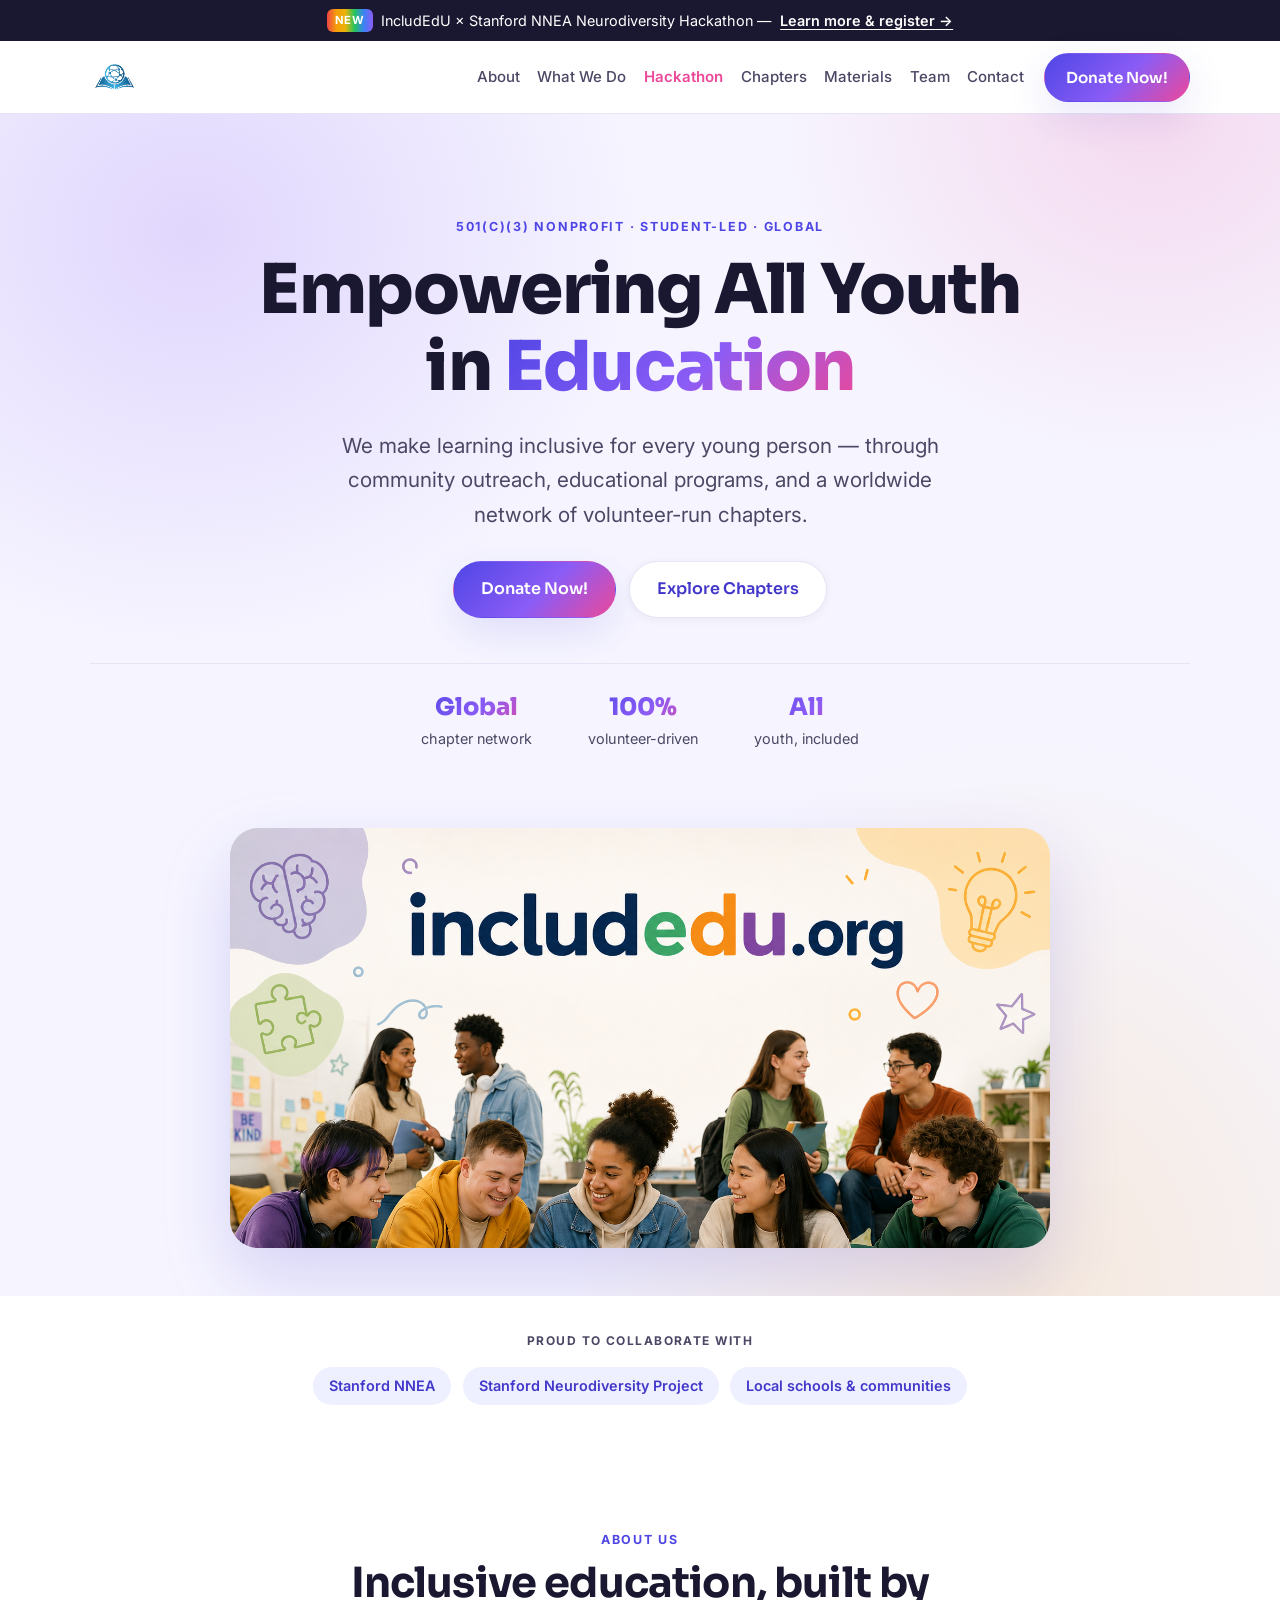
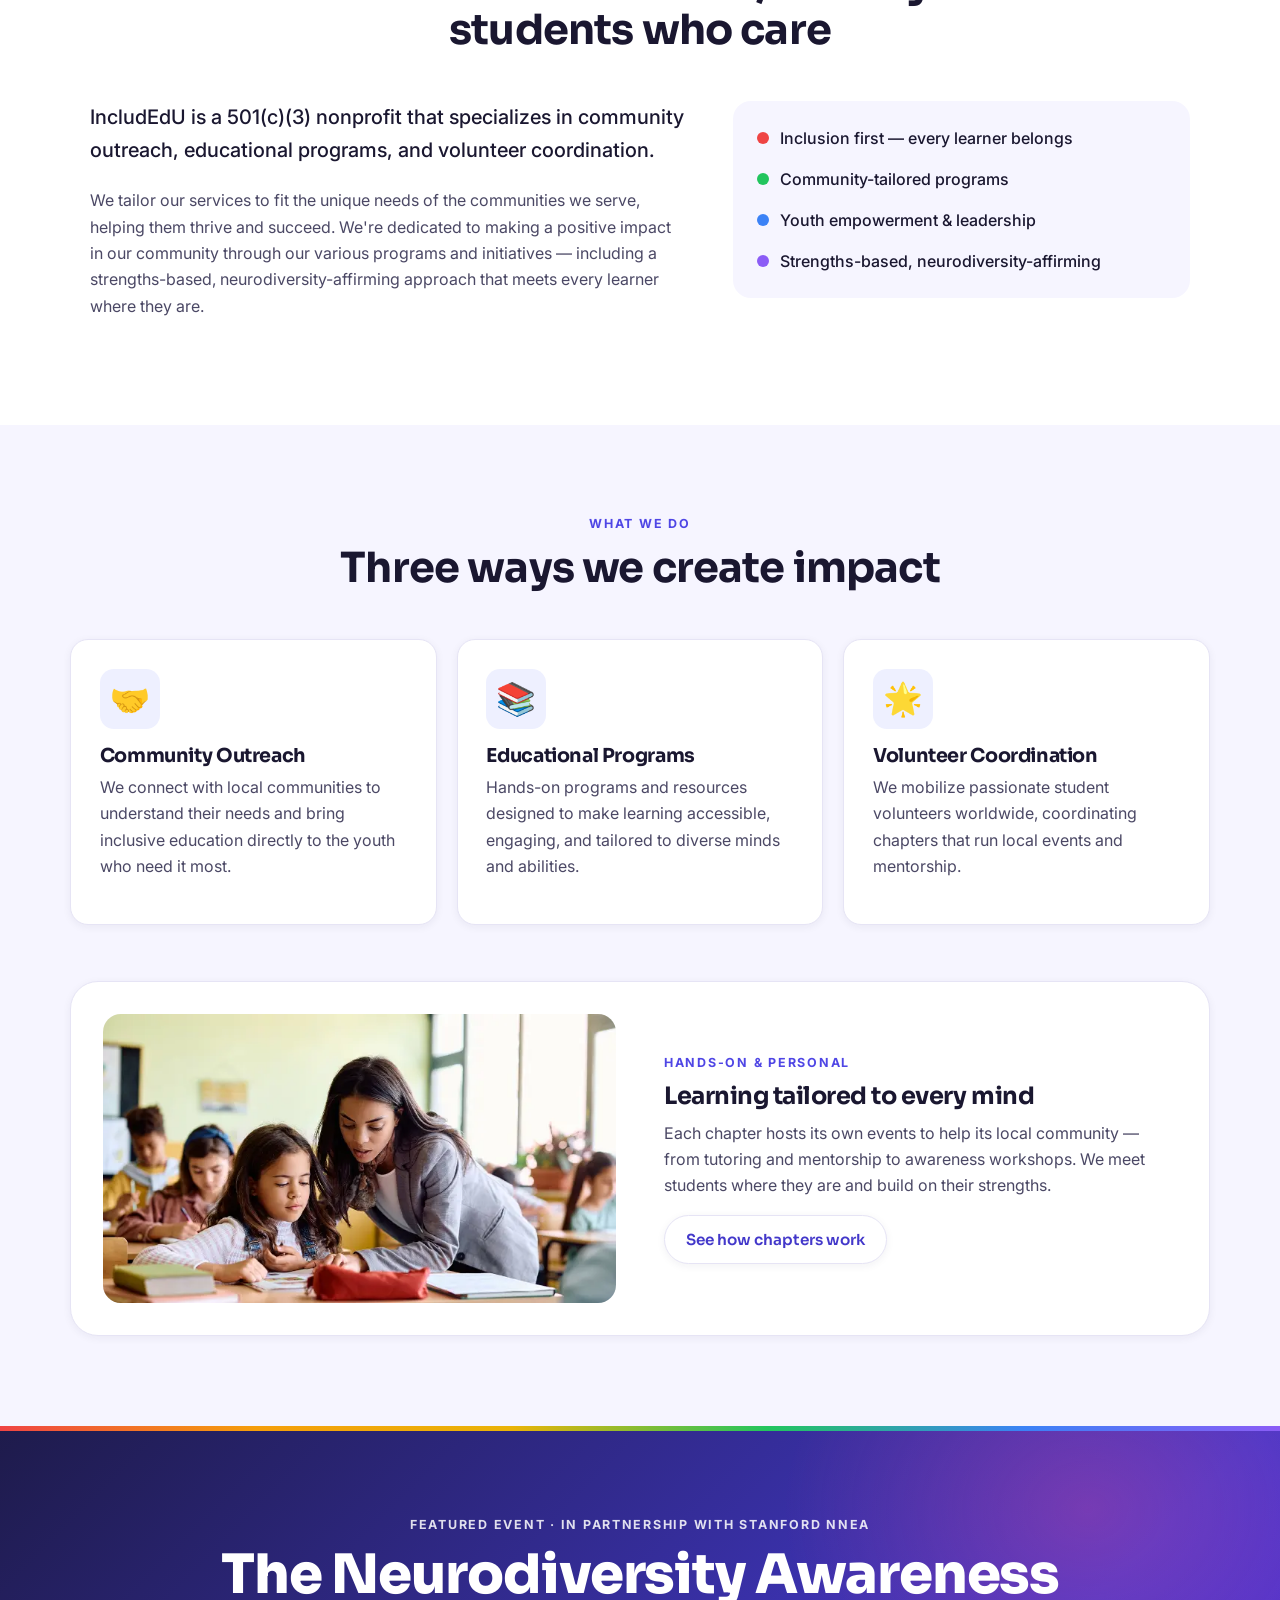
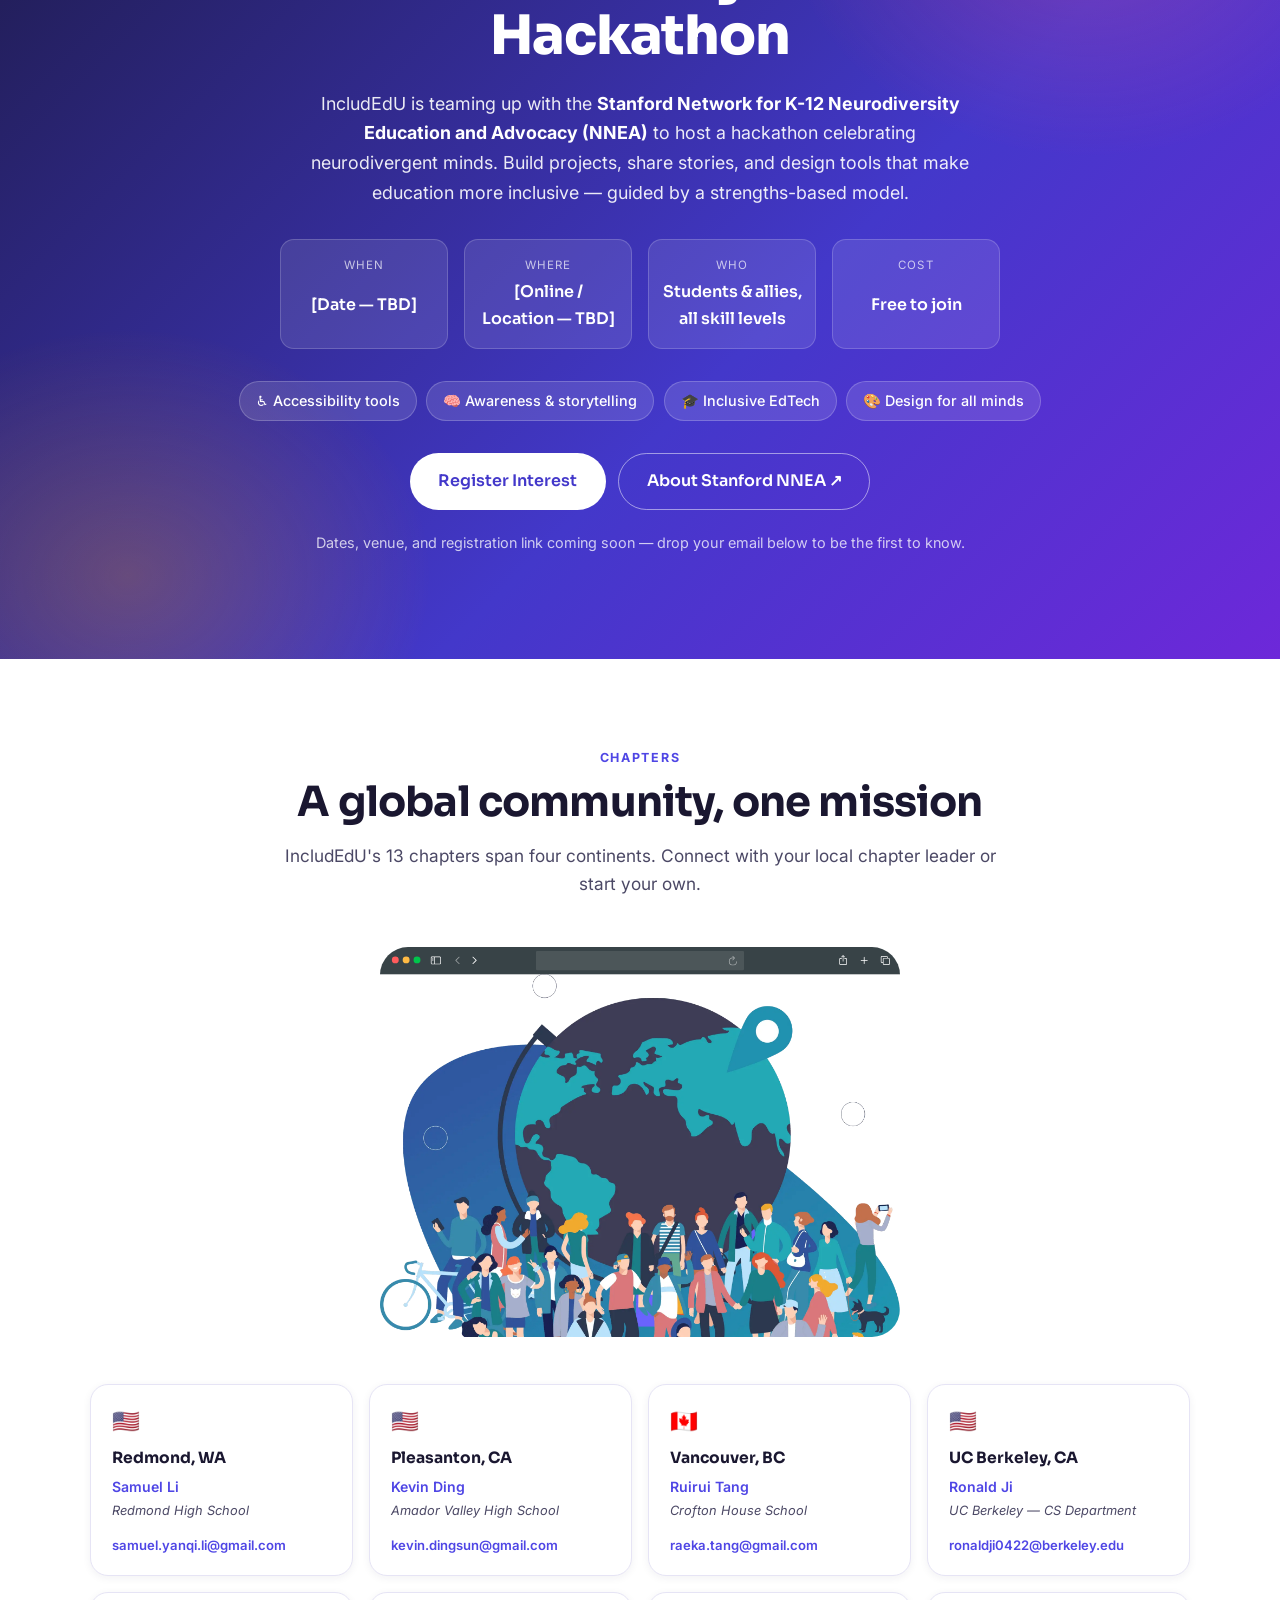
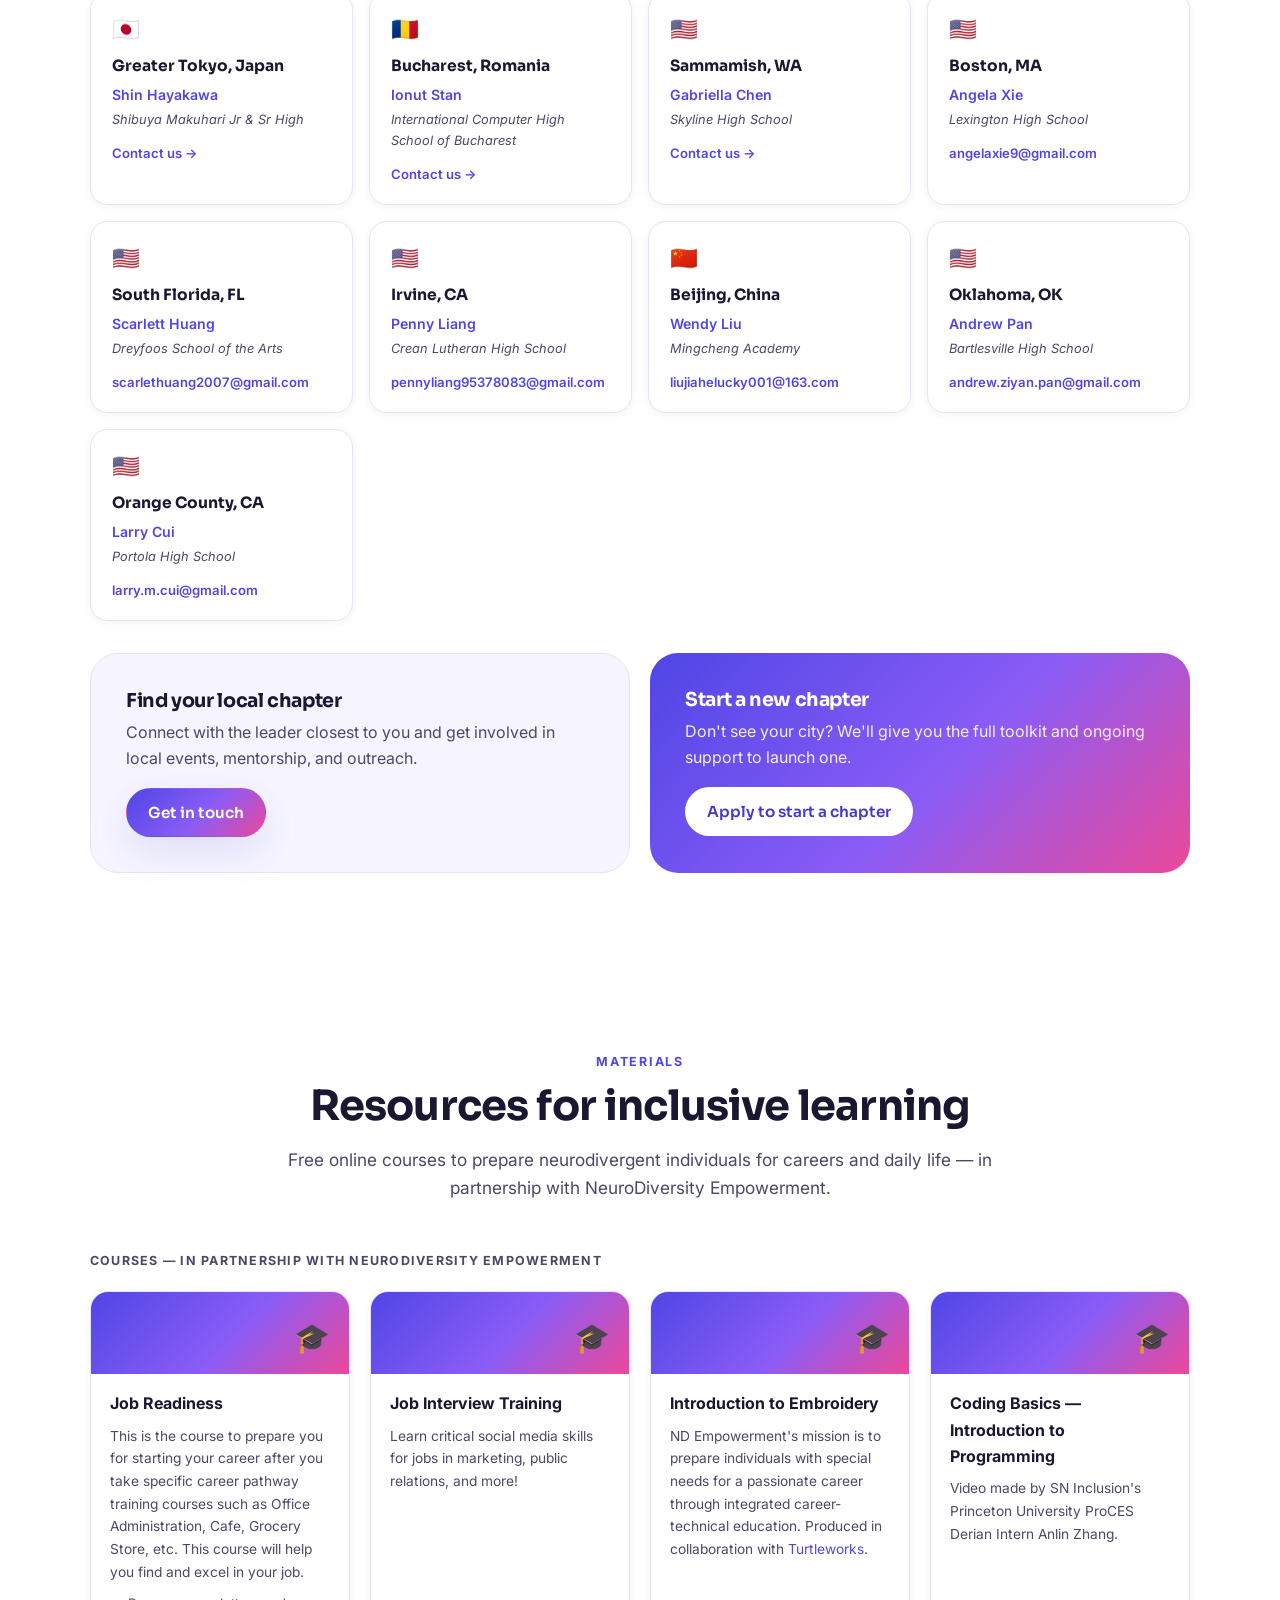
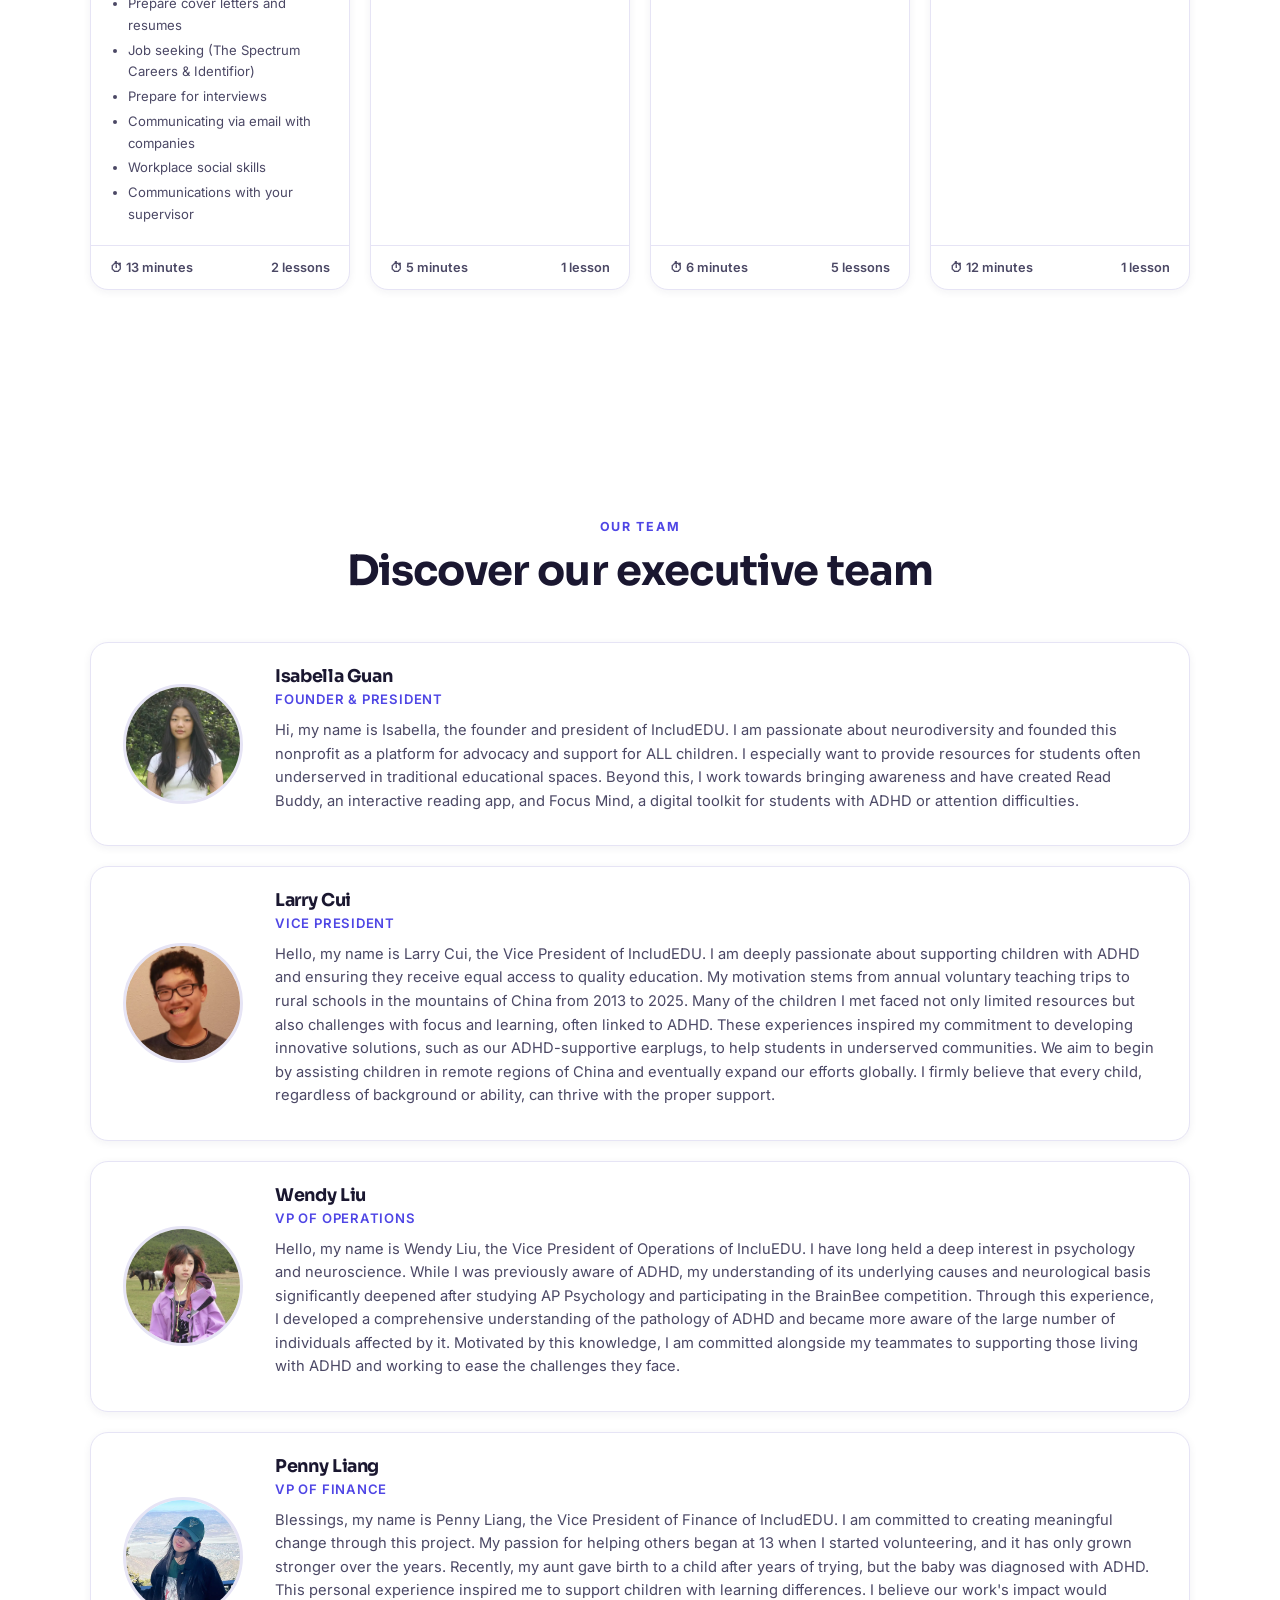
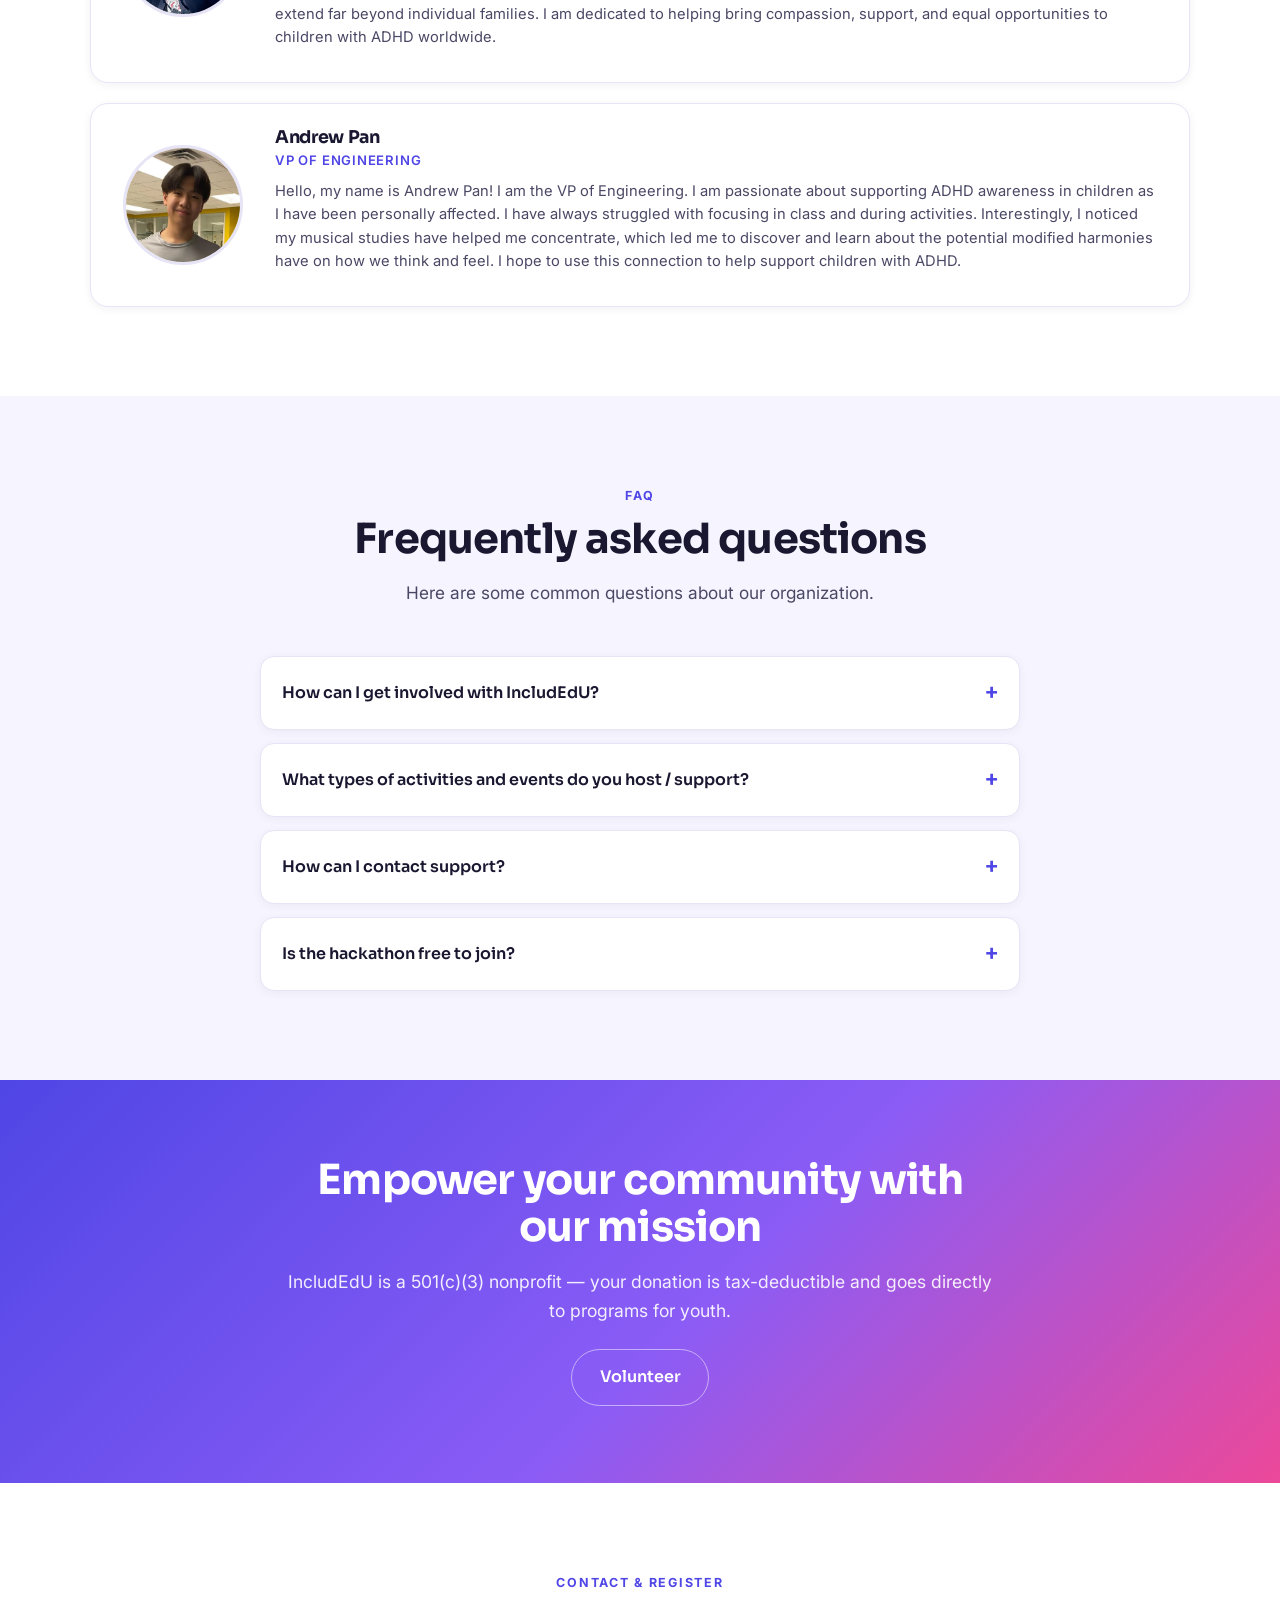
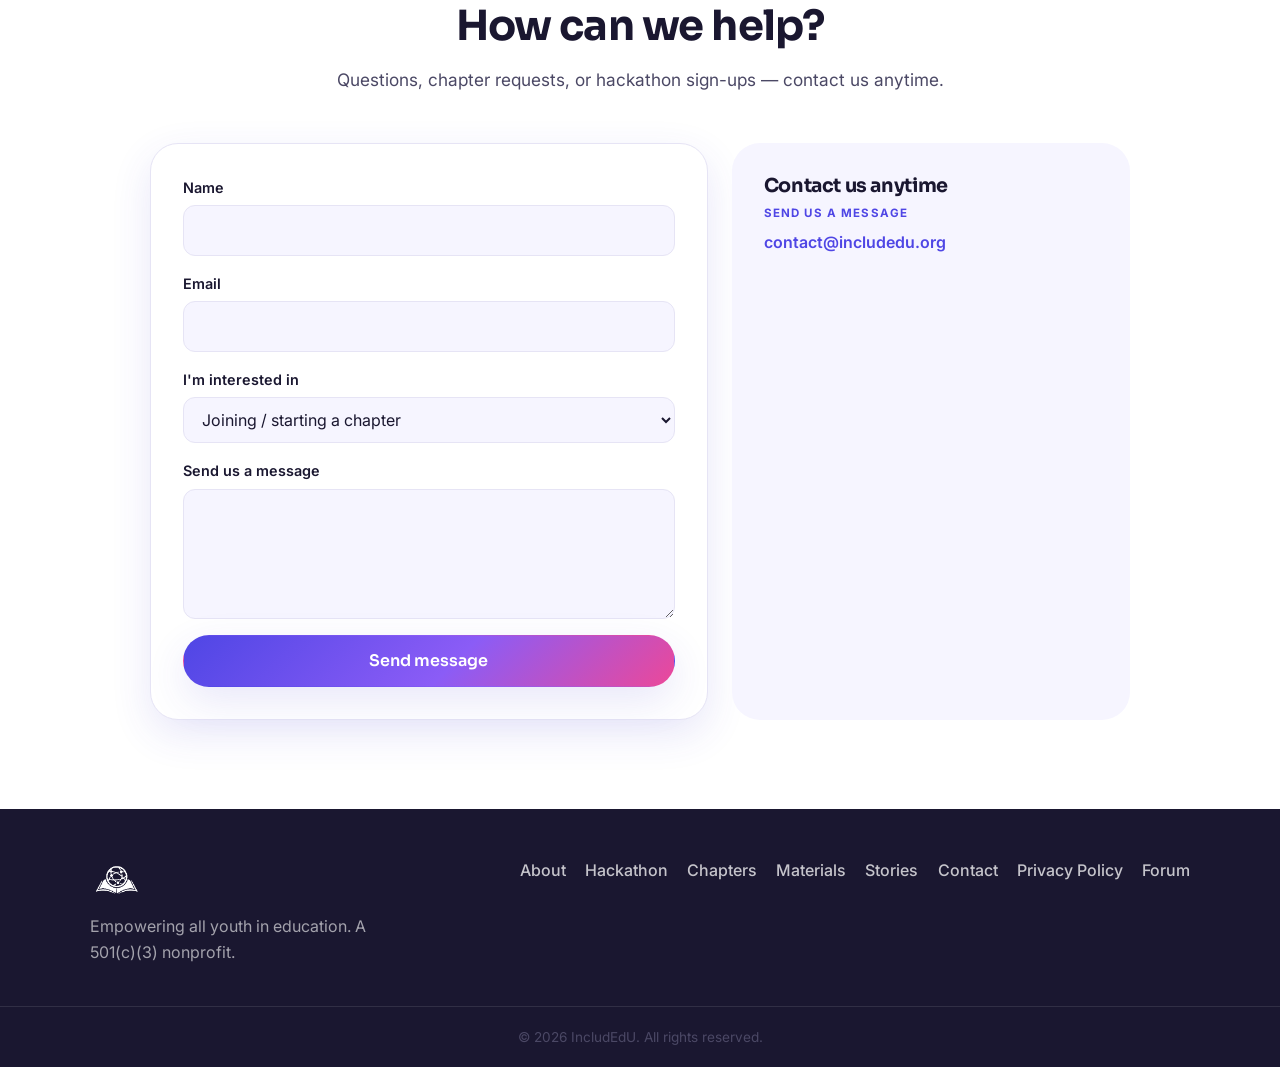
==== index.html @ e06dd751 "Add PayPal nonprofit donate button Co-Authored-By: Claude Sonnet 4.6 <noreply@anthropic.com>" ====
<!DOCTYPE html>
<html lang="en">
<head>
  <meta charset="UTF-8" />
  <meta name="viewport" content="width=device-width, initial-scale=1.0" />
  <title>IncludEdU — Empowering All Youth in Education</title>
  <meta name="description" content="IncludEdU is a 501(c)(3) nonprofit empowering all youth in education through community outreach, educational programs, and volunteer coordination — with a global network of chapters." />

  <meta property="og:title" content="IncludEdU — Empowering All Youth in Education" />
  <meta property="og:description" content="A global, student-led nonprofit making education inclusive for every young person." />
  <meta property="og:type" content="website" />
  <meta property="og:url" content="https://includedu.org" />
  <meta property="og:image" content="assets/images/community-1.JPG" />

  <link rel="icon" href="assets/images/logo.webp" />
  <link rel="preconnect" href="https://fonts.googleapis.com" />
  <link rel="preconnect" href="https://fonts.gstatic.com" crossorigin />
  <link href="https://fonts.googleapis.com/css2?family=Sora:wght@500;600;700;800&family=Inter:wght@400;500;600&display=swap" rel="stylesheet" />
  <link rel="stylesheet" href="styles.css" />
  <script src="https://www.paypal.com/sdk/js?client-id=BAAbmSgUeA83ATbTmUSrTEIp5OONu2pQnMrORvrC8k4h0whl_pBpgbTE56Fk4F6t4h45Lhdk_jB-3VtGbk&components=hosted-buttons&enable-funding=venmo&currency=USD" defer></script>
</head>
<body>
  <a class="skip-link" href="#main">Skip to content</a>

  <!-- Announcement bar -->
  <div class="announce" role="region" aria-label="Announcement">
    <div class="announce__inner">
      <span class="announce__tag">New</span>
      <span>IncludEdU × Stanford NNEA Neurodiversity Hackathon —</span>
      <a href="#hackathon">Learn more &amp; register →</a>
    </div>
  </div>

  <!-- Navigation -->
  <header class="nav" id="top">
    <div class="nav__inner">
      <a class="brand" href="#top" aria-label="IncludEdU home">
        <img class="brand__logo" src="assets/images/logo.webp" alt="IncludEdU logo" width="110" height="46" />
      </a>

      <nav class="nav__links" aria-label="Primary">
        <a href="#about">About</a>
        <a href="#what">What We Do</a>
        <a href="#hackathon" class="is-highlight">Hackathon</a>
        <a href="#chapters">Chapters</a>
        <a href="#materials">Materials</a>
        <a href="#team">Team</a>
        <a href="#contact">Contact</a>
      </nav>

      <div class="nav__cta">
        <a class="btn btn--primary" href="#donate">Donate Now!</a>
        <button class="nav__toggle" aria-label="Toggle menu" aria-expanded="false">
          <span></span><span></span><span></span>
        </button>
      </div>
    </div>
  </header>

  <main id="main">
    <!-- Hero -->
    <section class="hero">
      <div class="hero__bg" aria-hidden="true"></div>
      <div class="hero__inner reveal">
        <p class="eyebrow">501(c)(3) nonprofit · Student-led · Global</p>
        <h1 class="hero__title">Empowering All Youth<br />in <span class="grad-text">Education</span></h1>
        <p class="hero__sub">
          We make learning inclusive for every young person — through community outreach,
          educational programs, and a worldwide network of volunteer-run chapters.
        </p>
        <div class="hero__actions">
          <a class="btn btn--primary btn--lg" href="#donate">Donate Now!</a>
          <a class="btn btn--ghost btn--lg" href="#chapters">Explore Chapters</a>
        </div>
        <dl class="hero__stats">
          <div><dt>Global</dt><dd>chapter network</dd></div>
          <div><dt>100%</dt><dd>volunteer-driven</dd></div>
          <div><dt>All</dt><dd>youth, included</dd></div>
        </dl>
      </div>

      <div class="hero__photo reveal">
        <img src="assets/images/hero-banner.png" alt="IncludEdU — Learn. Understand. Empower." loading="lazy" />
      </div>
    </section>

    <!-- Partner / trust strip -->
    <section class="partners" aria-label="Partners">
      <p>Proud to collaborate with</p>
      <div class="partners__list">
        <span class="partner-pill">Stanford NNEA</span>
        <span class="partner-pill">Stanford Neurodiversity Project</span>
        <span class="partner-pill">Local schools &amp; communities</span>
      </div>
    </section>

    <!-- About -->
    <section class="section" id="about">
      <div class="section__head reveal">
        <p class="eyebrow">About Us</p>
        <h2>Inclusive education, built by students who care</h2>
      </div>
      <div class="about__grid">
        <div class="reveal">
          <p class="lead">
            IncludEdU is a 501(c)(3) nonprofit that specializes in community outreach,
            educational programs, and volunteer coordination.
          </p>
          <p>
            We tailor our services to fit the unique needs of the communities we serve,
            helping them thrive and succeed. We're dedicated to making a positive impact in our
            community through our various programs and initiatives — including a strengths-based,
            neurodiversity-affirming approach that meets every learner where they are.
          </p>
        </div>
        <ul class="about__values reveal">
          <li><span class="dot dot--a"></span> Inclusion first — every learner belongs</li>
          <li><span class="dot dot--b"></span> Community-tailored programs</li>
          <li><span class="dot dot--c"></span> Youth empowerment &amp; leadership</li>
          <li><span class="dot dot--d"></span> Strengths-based, neurodiversity-affirming</li>
        </ul>
      </div>
    </section>

    <!-- What we do -->
    <section class="section section--tint" id="what">
      <div class="section__head reveal">
        <p class="eyebrow">What We Do</p>
        <h2>Three ways we create impact</h2>
      </div>
      <div class="cards">
        <article class="card reveal">
          <div class="card__icon" aria-hidden="true">🤝</div>
          <h3>Community Outreach</h3>
          <p>We connect with local communities to understand their needs and bring inclusive education directly to the youth who need it most.</p>
        </article>
        <article class="card reveal">
          <div class="card__icon" aria-hidden="true">📚</div>
          <h3>Educational Programs</h3>
          <p>Hands-on programs and resources designed to make learning accessible, engaging, and tailored to diverse minds and abilities.</p>
        </article>
        <article class="card reveal">
          <div class="card__icon" aria-hidden="true">🌟</div>
          <h3>Volunteer Coordination</h3>
          <p>We mobilize passionate student volunteers worldwide, coordinating chapters that run local events and mentorship.</p>
        </article>
      </div>

      <!-- Feature: image + text -->
      <div class="feature reveal">
        <div class="feature__media">
          <img src="assets/images/teacher-student.webp" alt="A teacher helping a student one-on-one" loading="lazy" />
        </div>
        <div class="feature__body">
          <p class="eyebrow">Hands-on &amp; personal</p>
          <h3>Learning tailored to every mind</h3>
          <p>Each chapter hosts its own events to help its local community — from tutoring and mentorship to awareness workshops. We meet students where they are and build on their strengths.</p>
          <a class="btn btn--ghost" href="#chapters">See how chapters work</a>
        </div>
      </div>
    </section>

    <!-- HACKATHON FEATURE -->
    <section class="hackathon" id="hackathon">
      <div class="hackathon__glow" aria-hidden="true"></div>
      <div class="hackathon__inner reveal">
        <p class="eyebrow eyebrow--light">Featured Event · In partnership with Stanford NNEA</p>
        <h2 class="hackathon__title">The Neurodiversity Awareness Hackathon</h2>
        <p class="hackathon__sub">
          IncludEdU is teaming up with the <strong>Stanford Network for K-12 Neurodiversity
          Education and Advocacy (NNEA)</strong> to host a hackathon celebrating neurodivergent
          minds. Build projects, share stories, and design tools that make education more
          inclusive — guided by a strengths-based model.
        </p>

        <div class="hackathon__meta">
          <div class="meta-item"><span class="meta-item__label">When</span><span class="meta-item__value">[Date — TBD]</span></div>
          <div class="meta-item"><span class="meta-item__label">Where</span><span class="meta-item__value">[Online / Location — TBD]</span></div>
          <div class="meta-item"><span class="meta-item__label">Who</span><span class="meta-item__value">Students &amp; allies, all skill levels</span></div>
          <div class="meta-item"><span class="meta-item__label">Cost</span><span class="meta-item__value">Free to join</span></div>
        </div>

        <div class="hackathon__tracks">
          <span class="track">♿ Accessibility tools</span>
          <span class="track">🧠 Awareness &amp; storytelling</span>
          <span class="track">🎓 Inclusive EdTech</span>
          <span class="track">🎨 Design for all minds</span>
        </div>

        <div class="hackathon__actions">
          <a class="btn btn--light btn--lg" href="#register">Register Interest</a>
          <a class="btn btn--outline-light btn--lg" href="https://www.stanfordnnea.com/" target="_blank" rel="noopener">About Stanford NNEA ↗</a>
        </div>
        <p class="hackathon__note">Dates, venue, and registration link coming soon — drop your email below to be the first to know.</p>
      </div>
    </section>

    <!-- Chapters -->
    <section class="section" id="chapters">
      <div class="section__head reveal">
        <p class="eyebrow">Chapters</p>
        <h2>A global community, one mission</h2>
        <p class="section__lead">IncludEdU's 13 chapters span four continents. Connect with your local chapter leader or start your own.</p>
      </div>

      <div class="chapters__map-row reveal">
        <img src="assets/images/global-community.svg" alt="Illustration of a global community connected worldwide" loading="lazy" />
      </div>

      <div class="chapters__grid">
        <div class="chapter-card reveal">
          <div class="chapter-card__flag">🇺🇸</div>
          <p class="chapter-card__location">Redmond, WA</p>
          <p class="chapter-card__leader">Samuel Li</p>
          <p class="chapter-card__school">Redmond High School</p>
          <a class="chapter-card__contact" href="mailto:samuel.yanqi.li@gmail.com">samuel.yanqi.li@gmail.com</a>
        </div>
        <div class="chapter-card reveal">
          <div class="chapter-card__flag">🇺🇸</div>
          <p class="chapter-card__location">Pleasanton, CA</p>
          <p class="chapter-card__leader">Kevin Ding</p>
          <p class="chapter-card__school">Amador Valley High School</p>
          <a class="chapter-card__contact" href="mailto:kevin.dingsun@gmail.com">kevin.dingsun@gmail.com</a>
        </div>
        <div class="chapter-card reveal">
          <div class="chapter-card__flag">🇨🇦</div>
          <p class="chapter-card__location">Vancouver, BC</p>
          <p class="chapter-card__leader">Ruirui Tang</p>
          <p class="chapter-card__school">Crofton House School</p>
          <a class="chapter-card__contact" href="mailto:raeka.tang@gmail.com">raeka.tang@gmail.com</a>
        </div>
        <div class="chapter-card reveal">
          <div class="chapter-card__flag">🇺🇸</div>
          <p class="chapter-card__location">UC Berkeley, CA</p>
          <p class="chapter-card__leader">Ronald Ji</p>
          <p class="chapter-card__school">UC Berkeley — CS Department</p>
          <a class="chapter-card__contact" href="mailto:ronaldji0422@berkeley.edu">ronaldji0422@berkeley.edu</a>
        </div>
        <div class="chapter-card reveal">
          <div class="chapter-card__flag">🇯🇵</div>
          <p class="chapter-card__location">Greater Tokyo, Japan</p>
          <p class="chapter-card__leader">Shin Hayakawa</p>
          <p class="chapter-card__school">Shibuya Makuhari Jr &amp; Sr High</p>
          <a class="chapter-card__contact" href="#contact">Contact us →</a>
        </div>
        <div class="chapter-card reveal">
          <div class="chapter-card__flag">🇷🇴</div>
          <p class="chapter-card__location">Bucharest, Romania</p>
          <p class="chapter-card__leader">Ionut Stan</p>
          <p class="chapter-card__school">International Computer High School of Bucharest</p>
          <a class="chapter-card__contact" href="#contact">Contact us →</a>
        </div>
        <div class="chapter-card reveal">
          <div class="chapter-card__flag">🇺🇸</div>
          <p class="chapter-card__location">Sammamish, WA</p>
          <p class="chapter-card__leader">Gabriella Chen</p>
          <p class="chapter-card__school">Skyline High School</p>
          <a class="chapter-card__contact" href="#contact">Contact us →</a>
        </div>
        <div class="chapter-card reveal">
          <div class="chapter-card__flag">🇺🇸</div>
          <p class="chapter-card__location">Boston, MA</p>
          <p class="chapter-card__leader">Angela Xie</p>
          <p class="chapter-card__school">Lexington High School</p>
          <a class="chapter-card__contact" href="mailto:angelaxie9@gmail.com">angelaxie9@gmail.com</a>
        </div>
        <div class="chapter-card reveal">
          <div class="chapter-card__flag">🇺🇸</div>
          <p class="chapter-card__location">South Florida, FL</p>
          <p class="chapter-card__leader">Scarlett Huang</p>
          <p class="chapter-card__school">Dreyfoos School of the Arts</p>
          <a class="chapter-card__contact" href="mailto:scarlethuang2007@gmail.com">scarlethuang2007@gmail.com</a>
        </div>
        <div class="chapter-card reveal">
          <div class="chapter-card__flag">🇺🇸</div>
          <p class="chapter-card__location">Irvine, CA</p>
          <p class="chapter-card__leader">Penny Liang</p>
          <p class="chapter-card__school">Crean Lutheran High School</p>
          <a class="chapter-card__contact" href="mailto:pennyliang95378083@gmail.com">pennyliang95378083@gmail.com</a>
        </div>
        <div class="chapter-card reveal">
          <div class="chapter-card__flag">🇨🇳</div>
          <p class="chapter-card__location">Beijing, China</p>
          <p class="chapter-card__leader">Wendy Liu</p>
          <p class="chapter-card__school">Mingcheng Academy</p>
          <a class="chapter-card__contact" href="mailto:liujiahelucky001@163.com">liujiahelucky001@163.com</a>
        </div>
        <div class="chapter-card reveal">
          <div class="chapter-card__flag">🇺🇸</div>
          <p class="chapter-card__location">Oklahoma, OK</p>
          <p class="chapter-card__leader">Andrew Pan</p>
          <p class="chapter-card__school">Bartlesville High School</p>
          <a class="chapter-card__contact" href="mailto:andrew.ziyan.pan@gmail.com">andrew.ziyan.pan@gmail.com</a>
        </div>
        <div class="chapter-card reveal">
          <div class="chapter-card__flag">🇺🇸</div>
          <p class="chapter-card__location">Orange County, CA</p>
          <p class="chapter-card__leader">Larry Cui</p>
          <p class="chapter-card__school">Portola High School</p>
          <a class="chapter-card__contact" href="mailto:larry.m.cui@gmail.com">larry.m.cui@gmail.com</a>
        </div>
      </div>

      <div class="split chapters__cta-row">
        <div class="split__panel reveal">
          <h3>Find your local chapter</h3>
          <p>Connect with the leader closest to you and get involved in local events, mentorship, and outreach.</p>
          <a class="btn btn--primary" href="#contact">Get in touch</a>
        </div>
        <div class="split__panel split__panel--alt reveal">
          <h3>Start a new chapter</h3>
          <p>Don't see your city? We'll give you the full toolkit and ongoing support to launch one.</p>
          <a class="btn btn--light" href="#contact">Apply to start a chapter</a>
        </div>
      </div>
    </section>


    <!-- Materials -->
    <section class="section" id="materials">
      <div class="section__head reveal">
        <p class="eyebrow">Materials</p>
        <h2>Resources for inclusive learning</h2>
        <p class="section__lead">Free online courses to prepare neurodivergent individuals for careers and daily life — in partnership with NeuroDiversity Empowerment.</p>
      </div>

      <div class="materials__group">
        <p class="materials__group-title">Courses — in partnership with NeuroDiversity Empowerment</p>
        <div class="courses-grid">

          <div class="course-card reveal">
            <div class="course-card__top">
              <span class="course-card__icon">🎓</span>
            </div>
            <div class="course-card__body">
              <h4><a href="https://ndempowerment.org/slides/job-readiness-1" target="_blank" rel="noopener">Job Readiness</a></h4>
              <p>This is the course to prepare you for starting your career after you take specific career pathway training courses such as Office Administration, Cafe, Grocery Store, etc. This course will help you find and excel in your job.</p>
              <ul class="course-card__topics">
                <li>Prepare cover letters and resumes</li>
                <li>Job seeking (The Spectrum Careers &amp; Identifior)</li>
                <li>Prepare for interviews</li>
                <li>Communicating via email with companies</li>
                <li>Workplace social skills</li>
                <li>Communications with your supervisor</li>
              </ul>
            </div>
            <div class="course-card__footer">
              <span>⏱ 13 minutes</span>
              <span>2 lessons</span>
            </div>
          </div>

          <div class="course-card reveal">
            <div class="course-card__top">
              <span class="course-card__icon">🎓</span>
            </div>
            <div class="course-card__body">
              <h4><a href="https://ndempowerment.org/slides/job-interview-training-2" target="_blank" rel="noopener">Job Interview Training</a></h4>
              <p>Learn critical social media skills for jobs in marketing, public relations, and more!</p>
            </div>
            <div class="course-card__footer">
              <span>⏱ 5 minutes</span>
              <span>1 lesson</span>
            </div>
          </div>

          <div class="course-card reveal">
            <div class="course-card__top">
              <span class="course-card__icon">🎓</span>
            </div>
            <div class="course-card__body">
              <h4><a href="https://ndempowerment.org/slides/introduction-to-embroidery-course-3" target="_blank" rel="noopener">Introduction to Embroidery</a></h4>
              <p>ND Empowerment's mission is to prepare individuals with special needs for a passionate career through integrated career-technical education. Produced in collaboration with <a href="https://www.turtleworks.co/" target="_blank" rel="noopener">Turtleworks</a>.</p>
            </div>
            <div class="course-card__footer">
              <span>⏱ 6 minutes</span>
              <span>5 lessons</span>
            </div>
          </div>

          <div class="course-card reveal">
            <div class="course-card__top">
              <span class="course-card__icon">🎓</span>
            </div>
            <div class="course-card__body">
              <h4><a href="https://ndempowerment.org/slides/coding-basics-introduction-to-programming-4" target="_blank" rel="noopener">Coding Basics — Introduction to Programming</a></h4>
              <p>Video made by SN Inclusion's Princeton University ProCES Derian Intern Anlin Zhang.</p>
            </div>
            <div class="course-card__footer">
              <span>⏱ 12 minutes</span>
              <span>1 lesson</span>
            </div>
          </div>

        </div>
      </div>
    </section>


    <!-- Team -->
    <section class="section" id="team">
      <div class="section__head reveal">
        <p class="eyebrow">Our Team</p>
        <h2>Discover our executive team</h2>
      </div>
      <ul class="team">
        <li class="member reveal">
          <img class="member__photo" src="assets/images/team/isabella.webp" alt="Isabella Guan" />
          <div class="member__body">
            <h3>Isabella Guan</h3>
            <p class="member__role">Founder &amp; President</p>
            <p class="member__bio">Hi, my name is Isabella, the founder and president of IncludEDU. I am passionate about neurodiversity and founded this nonprofit as a platform for advocacy and support for ALL children. I especially want to provide resources for students often underserved in traditional educational spaces. Beyond this, I work towards bringing awareness and have created Read Buddy, an interactive reading app, and Focus Mind, a digital toolkit for students with ADHD or attention difficulties. </p>
          </div>
        </li>
        <li class="member reveal">
          <img class="member__photo" src="assets/images/team/larry.webp" alt="Larry Cui" />
          <div class="member__body">
            <h3>Larry Cui</h3>
            <p class="member__role">Vice President</p>
            <p class="member__bio">Hello, my name is Larry Cui, the Vice President of IncludEDU. I am deeply passionate about supporting children with ADHD and ensuring they receive equal access to quality education. My motivation stems from annual voluntary teaching trips to rural schools in the mountains of China from 2013 to 2025. Many of the children I met faced not only limited resources but also challenges with focus and learning, often linked to ADHD. These experiences inspired my commitment to developing innovative solutions, such as our ADHD-supportive earplugs, to help students in underserved communities. We aim to begin by assisting children in remote regions of China and eventually expand our efforts globally. I firmly believe that every child, regardless of background or ability, can thrive with the proper support.</p>
          </div>
        </li>
        <li class="member reveal">
          <img class="member__photo" src="assets/images/team/wendy.webp" alt="Wendy Liu" />
          <div class="member__body">
            <h3>Wendy Liu</h3>
            <p class="member__role">VP of Operations</p>
            <p class="member__bio">Hello, my name is Wendy Liu, the Vice President of Operations of IncluEDU. I have long held a deep interest in psychology and neuroscience. While I was previously aware of ADHD, my understanding of its underlying causes and neurological basis significantly deepened after studying AP Psychology and participating in the BrainBee competition. Through this experience, I developed a comprehensive understanding of the pathology of ADHD and became more aware of the large number of individuals affected by it. Motivated by this knowledge, I am committed alongside my teammates to supporting those living with ADHD and working to ease the challenges they face.</p>
          </div>
        </li>
        <li class="member reveal">
          <img class="member__photo" src="assets/images/team/penny.webp" alt="Penny Liang" />
          <div class="member__body">
            <h3>Penny Liang</h3>
            <p class="member__role">VP of Finance</p>
            <p class="member__bio">Blessings, my name is Penny Liang, the Vice President of Finance of IncludEDU. I am committed to creating meaningful change through this project. My passion for helping others began at 13 when I started volunteering, and it has only grown stronger over the years. Recently, my aunt gave birth to a child after years of trying, but the baby was diagnosed with ADHD. This personal experience inspired me to support children with learning differences. I believe our work's impact would extend far beyond individual families. I am dedicated to helping bring compassion, support, and equal opportunities to children with ADHD worldwide.</p>
          </div>
        </li>
        <li class="member reveal">
          <img class="member__photo" src="assets/images/team/andrew.webp" alt="Andrew Pan" />
          <div class="member__body">
            <h3>Andrew Pan</h3>
            <p class="member__role">VP of Engineering</p>
            <p class="member__bio">Hello, my name is Andrew Pan! I am the VP of Engineering. I am passionate about supporting ADHD awareness in children as I have been personally affected. I have always struggled with focusing in class and during activities. Interestingly, I noticed my musical studies have helped me concentrate, which led me to discover and learn about the potential modified  harmonies have on how we think and feel. I hope to use this connection to help support children with ADHD.</p>
          </div>
        </li>
      </ul>
    </section>

    <!-- FAQ -->
    <section class="section section--tint" id="faq">
      <div class="section__head reveal">
        <p class="eyebrow">FAQ</p>
        <h2>Frequently asked questions</h2>
        <p class="section__lead">Here are some common questions about our organization.</p>
      </div>
      <div class="faq">
        <details class="reveal"><summary>How can I get involved with IncludEdU?</summary><p>Please use the join form to start your own chapter if you are interested. We also have various chapters already open, so feel free to contact us about joining or the chapter lead!</p></details>
        <details class="reveal"><summary>What types of activities and events do you host / support?</summary><p>Our organization specializes in community outreach, educational programs, and volunteer coordination. We tailor our services to fit the unique needs of the communities we serve, helping them thrive and succeed. Each chapter hosts their own events to help their local community.</p></details>
        <details class="reveal"><summary>How can I contact support?</summary><p>You can reach our support team by emailing contact@includedu.org, calling +1 (954) 605-3871, or using the contact form on our website. Our dedicated volunteers are available during business hours to assist with any inquiries or issues.</p></details>
        <details class="reveal"><summary>Is the hackathon free to join?</summary><p>Yes — the Neurodiversity Awareness Hackathon with Stanford NNEA is free and open to students and allies of all skill levels. Register your interest above to get updates.</p></details>
      </div>
    </section>

    <!-- Donate / Mission CTA -->
    <section class="cta" id="donate">
      <div class="cta__inner reveal">
        <h2>Empower your community with our mission</h2>
        <p>IncludEdU is a 501(c)(3) nonprofit — your donation is tax-deductible and goes directly to programs for youth.</p>
        <div class="donate__paypal">
          <div id="paypal-container-Y8AAMEU5UE37L"></div>
        </div>
        <div class="cta__actions">
          <a class="btn btn--outline-light btn--lg" href="#chapters">Volunteer</a>
        </div>
      </div>
    </section>

    <!-- Contact -->
    <section class="section" id="contact">
      <div class="section__head reveal">
        <p class="eyebrow">Contact &amp; Register</p>
        <h2>How can we help?</h2>
        <p class="section__lead">Questions, chapter requests, or hackathon sign-ups — contact us anytime.</p>
      </div>
      <div class="contact">
        <form class="contact__form reveal" id="register" action="https://formspree.io/f/mnjkjawg" method="POST">
          <div class="field"><label for="name">Name</label><input id="name" name="name" type="text" required /></div>
          <div class="field"><label for="email">Email</label><input id="email" name="email" type="email" required /></div>
          <div class="field"><label for="topic">I'm interested in</label>
            <select id="topic" name="topic">
              <option>Joining / starting a chapter</option>
              <option>The Neurodiversity Hackathon</option>
              <option>Volunteering</option>
              <option>Donating / partnering</option>
              <option>Something else</option>
            </select>
          </div>
          <div class="field"><label for="msg">Send us a message</label><textarea id="msg" name="message" rows="4"></textarea></div>
          <button class="btn btn--primary btn--lg" type="submit">Send message</button>
        </form>
        <aside class="contact__info reveal">
          <h3>Contact us anytime</h3>
          <p class="contact__label">Send us a message</p>
          <p><a href="mailto:contact@includedu.org">contact@includedu.org</a></p>
        </aside>
      </div>
    </section>
  </main>

  <footer class="footer">
    <div class="footer__inner">
      <div class="footer__brand">
        <img class="footer__logo" src="assets/images/logo.webp" alt="IncludEdU logo" width="120" height="50" />
        <p>Empowering all youth in education. A 501(c)(3) nonprofit.</p>
      </div>
      <nav class="footer__links" aria-label="Footer">
        <a href="#about">About</a><a href="#hackathon">Hackathon</a><a href="#chapters">Chapters</a>
        <a href="#materials">Materials</a><a href="#stories">Stories</a><a href="#contact">Contact</a>
        <a href="https://www.includedu.org/privacy" target="_blank" rel="noopener">Privacy Policy</a>
        <a href="https://www.includedu.org/forum" target="_blank" rel="noopener">Forum</a>
      </nav>
    </div>
    <p class="footer__legal">© <span id="year">2026</span> IncludEdU. All rights reserved.</p>
  </footer>

  <script src="script.js"></script>
  <script>
    window.addEventListener('load', function () {
      if (window.paypal) {
        paypal.HostedButtons({ hostedButtonId: "Y8AAMEU5UE37L" })
          .render("#paypal-container-Y8AAMEU5UE37L");
      }
    });
  </script>
</body>
</html>
---- styles.css ----
/* ============================================================
   IncludEdU — design system
   Palette: deep indigo/violet + warm accent + neurodiversity rainbow
   Fonts: Sora (display) / Inter (body)
   ============================================================ */
:root {
  --indigo-900: #1e1b4b;
  --indigo-700: #4338ca;
  --indigo-600: #4f46e5;
  --violet-500: #8b5cf6;
  --accent:     #f59e0b;   /* warm amber */
  --accent-2:   #ec4899;   /* pink */
  --ink:        #1a1730;
  --ink-soft:   #4b4865;
  --paper:      #ffffff;
  --tint:       #f6f5ff;
  --tint-2:     #eef0ff;
  --line:       #e6e4f5;
  --radius:     18px;
  --radius-lg:  28px;
  --shadow-sm:  0 2px 8px rgba(30,27,75,.06);
  --shadow:     0 14px 40px rgba(67,56,202,.12);
  --shadow-lg:  0 30px 70px rgba(67,56,202,.18);
  --container:  1140px;
  --grad: linear-gradient(135deg, var(--indigo-600), var(--violet-500) 55%, var(--accent-2));
  --grad-rainbow: linear-gradient(90deg,#ef4444,#f59e0b,#eab308,#22c55e,#3b82f6,#8b5cf6);
}

* { box-sizing: border-box; }
html { scroll-behavior: smooth; }
@media (prefers-reduced-motion: reduce) { html { scroll-behavior: auto; } }

body {
  margin: 0;
  font-family: "Inter", system-ui, -apple-system, sans-serif;
  color: var(--ink);
  background: var(--paper);
  line-height: 1.65;
  -webkit-font-smoothing: antialiased;
}

h1, h2, h3, .brand__name { font-family: "Sora", sans-serif; line-height: 1.12; letter-spacing: -.02em; }
h2 { font-size: clamp(1.7rem, 3.4vw, 2.6rem); margin: 0 0 .4em; }
h3 { font-size: 1.2rem; margin: 0 0 .4em; }
p  { margin: 0 0 1em; color: var(--ink-soft); }
a  { color: var(--indigo-600); text-decoration: none; }
img, svg { max-width: 100%; }

.skip-link {
  position: absolute; left: -999px; top: 0; background: var(--ink); color: #fff;
  padding: .6rem 1rem; border-radius: 0 0 8px 0; z-index: 200;
}
.skip-link:focus { left: 0; }

/* ---------- Buttons ---------- */
.btn {
  display: inline-flex; align-items: center; justify-content: center; gap: .5rem;
  font-family: "Sora", sans-serif; font-weight: 600; font-size: .95rem;
  padding: .7rem 1.3rem; border-radius: 999px; border: 1.5px solid transparent;
  cursor: pointer; transition: transform .15s ease, box-shadow .2s ease, background .2s ease;
  white-space: nowrap;
}
.btn:hover { transform: translateY(-2px); }
.btn--lg { padding: .9rem 1.7rem; font-size: 1rem; }
.btn--primary { background: var(--grad); color: #fff; box-shadow: var(--shadow); }
.btn--primary:hover { box-shadow: var(--shadow-lg); }
.btn--ghost { background: #fff; color: var(--indigo-700); border-color: var(--line); box-shadow: var(--shadow-sm); }
.btn--ghost:hover { border-color: var(--indigo-600); }
.btn--light { background: #fff; color: var(--indigo-700); }
.btn--outline-light { background: transparent; color: #fff; border-color: rgba(255,255,255,.5); }
.btn--outline-light:hover { border-color: #fff; background: rgba(255,255,255,.1); }

/* ---------- Announcement bar ---------- */
.announce { background: var(--ink); color: #fff; font-size: .9rem; }
.announce__inner {
  max-width: var(--container); margin: 0 auto; padding: .55rem 1.25rem;
  display: flex; align-items: center; gap: .55rem; justify-content: center; flex-wrap: wrap;
}
.announce__tag {
  background: var(--grad-rainbow); color: #fff; font-weight: 700; font-size: .7rem;
  padding: .15rem .5rem; border-radius: 6px; text-transform: uppercase; letter-spacing: .05em;
}
.announce a { color: #fff; font-weight: 600; text-decoration: underline; text-underline-offset: 3px; }

/* ---------- Nav ---------- */
.nav { position: sticky; top: 0; z-index: 100; background: rgba(255,255,255,.82);
  backdrop-filter: saturate(180%) blur(14px); border-bottom: 1px solid var(--line); }
.nav__inner { max-width: var(--container); margin: 0 auto; padding: .7rem 1.25rem;
  display: flex; align-items: center; gap: 1.25rem; }
.brand { display: flex; align-items: center; gap: .55rem; font-weight: 800; }
.brand__logo { height: 42px; width: auto; display: block; }
.brand__mark { display: inline-flex; }
.brand__name { font-size: 1.35rem; color: var(--ink); font-weight: 800; }
.brand__accent { background: var(--grad); -webkit-background-clip: text; background-clip: text; color: transparent; }
.nav__links { display: flex; gap: 1.1rem; margin-left: auto; }
.nav__links a { color: var(--ink-soft); font-weight: 500; font-size: .94rem; position: relative; }
.nav__links a:hover { color: var(--indigo-600); }
.nav__links a.is-highlight { color: var(--accent-2); font-weight: 600; }
.nav__cta { display: flex; align-items: center; gap: .6rem; }
.nav__toggle { display: none; flex-direction: column; gap: 5px; background: none; border: 0; cursor: pointer; padding: 6px; }
.nav__toggle span { width: 24px; height: 2px; background: var(--ink); border-radius: 2px; transition: .25s; }

/* ---------- Layout helpers ---------- */
.section { max-width: var(--container); margin: 0 auto; padding: clamp(3.5rem, 7vw, 6rem) 1.25rem; }
.section--tint { max-width: none; background: var(--tint); }
.section--tint > * { max-width: var(--container); margin-left: auto; margin-right: auto; }
.section__head { max-width: 720px; margin: 0 auto clamp(2rem, 4vw, 3rem); text-align: center; }
.section__lead, .section__head .section__lead { font-size: 1.08rem; }
.eyebrow { text-transform: uppercase; letter-spacing: .14em; font-size: .78rem; font-weight: 700;
  color: var(--indigo-600); margin: 0 0 .6rem; }
.eyebrow--light { color: rgba(255,255,255,.85); }
.lead { font-size: 1.25rem; color: var(--ink); font-weight: 500; }
.grad-text { background: var(--grad); -webkit-background-clip: text; background-clip: text; color: transparent; }

/* ---------- Hero ---------- */
.hero { position: relative; overflow: hidden; }
.hero__bg { position: absolute; inset: 0; z-index: -1;
  background:
    radial-gradient(60% 60% at 15% 10%, rgba(139,92,246,.20), transparent 60%),
    radial-gradient(50% 50% at 90% 0%, rgba(236,72,153,.16), transparent 60%),
    radial-gradient(60% 80% at 80% 100%, rgba(245,158,11,.14), transparent 60%),
    var(--tint); }
.hero__inner { max-width: var(--container); margin: 0 auto;
  padding: clamp(3.5rem, 8vw, 6.5rem) 1.25rem clamp(3rem, 6vw, 5rem); text-align: center; }
.hero__title { font-size: clamp(2.4rem, 6vw, 4.3rem); font-weight: 800; margin: .2em 0 .35em; }
.hero__sub { font-size: clamp(1.05rem, 2vw, 1.3rem); max-width: 640px; margin: 0 auto 1.8rem; }
.hero__actions { display: flex; gap: .8rem; justify-content: center; flex-wrap: wrap; }
.hero__stats { display: flex; gap: clamp(1.5rem, 5vw, 3.5rem); justify-content: center;
  margin: 2.8rem 0 0; padding: 1.5rem 0 0; border-top: 1px solid var(--line); }
.hero__stats div { text-align: center; }
.hero__stats dt { font-family: "Sora"; font-weight: 800; font-size: 1.5rem;
  background: var(--grad); -webkit-background-clip: text; background-clip: text; color: transparent; }
.hero__stats dd { margin: 0; font-size: .9rem; color: var(--ink-soft); }

/* ---------- Hero photo ---------- */
.hero__photo { max-width: 860px; margin: 0 auto; padding: 0 1.25rem clamp(1.5rem, 4vw, 3rem); }
.hero__photo img { width: 100%; border-radius: var(--radius-lg); box-shadow: var(--shadow-lg);
  display: block; max-height: 420px; object-fit: cover; object-position: top; }

/* ---------- Partners ---------- */
.partners { text-align: center; padding: 2.2rem 1.25rem; }
.partners > p { text-transform: uppercase; letter-spacing: .12em; font-size: .75rem; font-weight: 700; color: var(--ink-soft); margin-bottom: 1rem; }
.partners__list { display: flex; gap: .7rem; justify-content: center; flex-wrap: wrap; }
.partner-pill { background: var(--tint-2); color: var(--indigo-700); font-weight: 600;
  padding: .45rem 1rem; border-radius: 999px; font-size: .9rem; }

/* ---------- About ---------- */
.about__grid { display: grid; grid-template-columns: 1.3fr 1fr; gap: clamp(1.5rem, 4vw, 3rem); align-items: start; }
.about__values { list-style: none; margin: 0; padding: 1.5rem; background: var(--tint);
  border-radius: var(--radius); display: grid; gap: .9rem; }
.about__values li { display: flex; align-items: center; gap: .7rem; font-weight: 500; color: var(--ink); }
.dot { width: 12px; height: 12px; border-radius: 50%; flex: none; }
.dot--a { background: #ef4444; } .dot--b { background: #22c55e; }
.dot--c { background: #3b82f6; } .dot--d { background: var(--violet-500); }

/* ---------- Cards ---------- */
.cards { display: grid; grid-template-columns: repeat(3, 1fr); gap: 1.25rem; }
.card { background: #fff; border: 1px solid var(--line); border-radius: var(--radius);
  padding: 1.8rem; box-shadow: var(--shadow-sm); transition: transform .2s ease, box-shadow .2s ease; }
.card:hover { transform: translateY(-5px); box-shadow: var(--shadow); }
.card__icon { font-size: 2rem; width: 60px; height: 60px; display: grid; place-items: center;
  background: var(--tint-2); border-radius: 14px; margin-bottom: 1rem; }
.card--link { cursor: pointer; }
.card__cta { color: var(--indigo-600); font-weight: 600; font-family: "Sora"; }

/* ---------- Feature (image + text) ---------- */
.feature { display: grid; grid-template-columns: 1fr 1fr; gap: clamp(1.5rem, 4vw, 3rem);
  align-items: center; margin-top: clamp(2rem, 5vw, 3.5rem);
  background: #fff; border: 1px solid var(--line); border-radius: var(--radius-lg);
  padding: clamp(1.2rem, 3vw, 2rem); box-shadow: var(--shadow-sm); overflow: hidden; }
.feature__media img { width: 100%; height: 100%; max-height: 340px; object-fit: cover; border-radius: var(--radius); display: block; }
.feature__body h3 { font-size: 1.5rem; }

/* ---------- Chapters layout ---------- */
.chapters__layout { display: grid; grid-template-columns: 1fr 1.1fr; gap: clamp(1.5rem, 4vw, 3rem); align-items: center; }
.chapters__illus img { width: 100%; border-radius: var(--radius-lg); display: block; }

/* ---------- Gallery ---------- */
.gallery { display: grid; grid-template-columns: 2fr 1fr; gap: 1.25rem; }
.gallery__item { margin: 0; border-radius: var(--radius-lg); overflow: hidden; box-shadow: var(--shadow-sm); }
.gallery__item img { width: 100%; height: 100%; min-height: 260px; object-fit: cover; display: block;
  transition: transform .35s ease; }
.gallery__item:hover img { transform: scale(1.05); }

/* ---------- Hackathon feature ---------- */
.hackathon { position: relative; overflow: hidden; color: #fff;
  background: linear-gradient(135deg, var(--indigo-900), var(--indigo-700) 60%, #6d28d9); }
.hackathon__glow { position: absolute; inset: 0; z-index: 0; opacity: .9;
  background:
    radial-gradient(40% 50% at 85% 10%, rgba(236,72,153,.35), transparent 60%),
    radial-gradient(40% 50% at 10% 90%, rgba(245,158,11,.28), transparent 60%); }
.hackathon::before { content: ""; position: absolute; top: 0; left: 0; right: 0; height: 5px;
  background: var(--grad-rainbow); z-index: 2; }
.hackathon__inner { position: relative; z-index: 1; max-width: 900px; margin: 0 auto;
  padding: clamp(3.5rem, 7vw, 6rem) 1.25rem; text-align: center; }
.hackathon__title { font-size: clamp(2rem, 5vw, 3.4rem); font-weight: 800; margin: .15em 0 .4em; }
.hackathon__sub { color: rgba(255,255,255,.9); font-size: 1.12rem; max-width: 680px; margin: 0 auto 2rem; }
.hackathon__sub strong { color: #fff; }
.hackathon__meta { display: grid; grid-template-columns: repeat(4, 1fr); gap: 1rem; margin: 0 auto 2rem; max-width: 720px; }
.meta-item { background: rgba(255,255,255,.1); border: 1px solid rgba(255,255,255,.18);
  border-radius: 14px; padding: 1rem .8rem; display: grid; gap: .25rem; }
.meta-item__label { font-size: .72rem; text-transform: uppercase; letter-spacing: .1em; color: rgba(255,255,255,.7); }
.meta-item__value { font-family: "Sora"; font-weight: 600; }
.hackathon__tracks { display: flex; gap: .6rem; flex-wrap: wrap; justify-content: center; margin-bottom: 2rem; }
.track { background: rgba(255,255,255,.12); border: 1px solid rgba(255,255,255,.2);
  padding: .45rem 1rem; border-radius: 999px; font-size: .9rem; font-weight: 500; }
.hackathon__actions { display: flex; gap: .8rem; justify-content: center; flex-wrap: wrap; }
.hackathon__note { margin-top: 1.3rem; font-size: .9rem; color: rgba(255,255,255,.75); }

/* ---------- Split panels ---------- */
.split { display: grid; grid-template-columns: 1fr 1fr; gap: 1.25rem; }
.split__panel { padding: 2.2rem; border-radius: var(--radius-lg); background: var(--tint); border: 1px solid var(--line); }
.split__panel--alt { background: var(--grad); color: #fff; border: 0; }
.split__panel--alt h3 { color: #fff; } .split__panel--alt p { color: rgba(255,255,255,.9); }

/* ---------- Quotes ---------- */
.quotes { display: grid; grid-template-columns: 1fr 1fr; gap: 1.25rem; }
.quote { margin: 0; background: #fff; border: 1px solid var(--line); border-left: 4px solid var(--violet-500);
  border-radius: var(--radius); padding: 1.8rem; box-shadow: var(--shadow-sm); }
.quote blockquote { margin: 0 0 1rem; font-size: 1.12rem; color: var(--ink); font-weight: 500; }
.quote figcaption { color: var(--ink-soft); font-weight: 600; }
.quote figcaption span { color: var(--accent-2); font-weight: 500; }

/* ---------- Team ---------- */
.team { list-style: none; margin: 0; padding: 0; display: flex; flex-direction: column; gap: 1.25rem; }
.member { background: #fff; border: 1px solid var(--line); border-radius: var(--radius);
  box-shadow: var(--shadow-sm); transition: transform .2s ease, box-shadow .2s ease;
  overflow: hidden; display: flex; align-items: center; gap: 2rem; padding: 1.5rem 2rem; }
.member:hover { transform: translateY(-3px); box-shadow: var(--shadow); }
.member__photo { width: 120px; height: 120px; border-radius: 50%; object-fit: cover;
  object-position: top; flex: none; border: 3px solid var(--line); }
.member__body { flex: 1; }
.member h3 { font-size: 1.1rem; margin: 0 0 .15rem; }
.member__role { font-size: .82rem; font-weight: 600; color: var(--indigo-600);
  margin: 0 0 .5rem; text-transform: uppercase; letter-spacing: .06em; }
.member__bio { font-size: .92rem; line-height: 1.6; color: var(--ink-soft); margin: 0 0 .5rem; }
.member__email { font-size: .83rem; font-weight: 600; color: var(--indigo-600); }
@media (max-width: 600px) {
  .member { flex-direction: column; text-align: center; padding: 1.5rem 1.25rem; }
  .member__photo { width: 100px; height: 100px; }
}

/* ---------- FAQ ---------- */
.faq { max-width: 760px; margin: 0 auto; display: grid; gap: .8rem; }
.faq details { background: #fff; border: 1px solid var(--line); border-radius: 14px; padding: 0 1.3rem;
  box-shadow: var(--shadow-sm); overflow: hidden; }
.faq summary { font-family: "Sora"; font-weight: 600; cursor: pointer; padding: 1.1rem 0;
  list-style: none; display: flex; justify-content: space-between; align-items: center; }
.faq summary::-webkit-details-marker { display: none; }
.faq summary::after { content: "+"; font-size: 1.4rem; color: var(--indigo-600); transition: transform .2s; }
.faq details[open] summary::after { transform: rotate(45deg); }
.faq details p { padding-bottom: 1.1rem; margin: 0; }

/* ---------- CTA ---------- */
.cta { max-width: none; background: var(--grad); color: #fff; }
.cta__inner { max-width: 760px; margin: 0 auto; padding: clamp(3rem, 6vw, 5rem) 1.25rem; text-align: center; }
.cta h2 { color: #fff; } .cta p { color: rgba(255,255,255,.9); font-size: 1.1rem; }
.cta__actions { display: flex; gap: .8rem; justify-content: center; flex-wrap: wrap; margin-top: 1.5rem; }

/* ---------- PayPal donate ---------- */
.donate__paypal { max-width: 400px; margin: 1.5rem auto; }

/* ---------- Contact ---------- */
.contact { display: grid; grid-template-columns: 1.4fr 1fr; gap: 1.5rem; max-width: 980px; margin: 0 auto; }
.contact__form { background: #fff; border: 1px solid var(--line); border-radius: var(--radius-lg);
  padding: 2rem; box-shadow: var(--shadow); display: grid; gap: 1rem; }
.field { display: grid; gap: .35rem; }
.field label { font-weight: 600; font-size: .9rem; color: var(--ink); }
.field input, .field select, .field textarea {
  font: inherit; padding: .7rem .9rem; border: 1.5px solid var(--line); border-radius: 12px;
  background: var(--tint); color: var(--ink); transition: border-color .15s; }
.field input:focus, .field select:focus, .field textarea:focus {
  outline: none; border-color: var(--indigo-600); background: #fff; }
.form-note { font-size: .8rem; color: var(--ink-soft); margin: 0; }
.contact__info { background: var(--tint); border-radius: var(--radius-lg); padding: 2rem; }
.contact__info a { font-weight: 600; }
.contact__info p { margin: 0 0 .4rem; }
.contact__label { text-transform: uppercase; letter-spacing: .1em; font-size: .72rem; font-weight: 700;
  color: var(--indigo-600); margin: 1.1rem 0 .2rem; }
.footer__logo { height: 46px; width: auto; display: block; margin-bottom: .6rem; filter: brightness(0) invert(1); }
.muted { color: var(--ink-soft); font-weight: 400; font-size: .85rem; }
.socials { display: flex; gap: 1rem; margin-top: 1.2rem; flex-wrap: wrap; }
.socials a { font-weight: 600; }

/* ---------- Footer ---------- */
.footer { background: var(--ink); color: rgba(255,255,255,.75); }
.footer__inner { max-width: var(--container); margin: 0 auto; padding: 3rem 1.25rem 1.5rem;
  display: flex; justify-content: space-between; gap: 2rem; flex-wrap: wrap; }
.footer__brand .brand__name { color: #fff; } .footer__brand p { color: rgba(255,255,255,.6); margin-top: .5rem; max-width: 320px; }
.footer__links { display: flex; gap: 1.2rem; flex-wrap: wrap; }
.footer__links a { color: rgba(255,255,255,.75); font-weight: 500; }
.footer__links a:hover { color: #fff; }
.footer__legal { text-align: center; font-size: .85rem; padding: 1.2rem; border-top: 1px solid rgba(255,255,255,.1); margin: 0; }

/* ---------- Course cards ---------- */
.courses-grid {
  display: grid;
  grid-template-columns: repeat(auto-fill, minmax(240px, 1fr));
  gap: 1.25rem;
}
.course-card {
  background: #fff;
  border: 1px solid var(--line);
  border-radius: var(--radius);
  box-shadow: var(--shadow-sm);
  display: flex;
  flex-direction: column;
  overflow: hidden;
  transition: transform .2s ease, box-shadow .2s ease;
}
.course-card:hover { transform: translateY(-4px); box-shadow: var(--shadow); }
.course-card__top {
  background: var(--grad);
  padding: 1.4rem 1.2rem .8rem;
  display: flex;
  align-items: flex-end;
  justify-content: flex-end;
  min-height: 80px;
}
.course-card__icon { font-size: 1.8rem; opacity: .9; }
.course-card__body { padding: 1rem 1.2rem; flex: 1; }
.course-card__body h4 { font-size: 1rem; margin: 0 0 .5rem; }
.course-card__body h4 a { color: var(--ink); text-decoration: none; }
.course-card__body h4 a:hover { color: var(--indigo-600); }
.course-card__body p { font-size: .86rem; margin: 0 0 .6rem; }
.course-card__topics { margin: .4rem 0 0; padding-left: 1.1rem; }
.course-card__topics li { font-size: .82rem; color: var(--ink-soft); margin-bottom: .2rem; }
.course-card__footer {
  display: flex;
  justify-content: space-between;
  padding: .7rem 1.2rem;
  border-top: 1px solid var(--line);
  font-size: .8rem;
  font-weight: 600;
  color: var(--ink-soft);
}

/* ---------- Chapter grid ---------- */
.chapters__map-row { text-align: center; margin-bottom: 2.5rem; }
.chapters__map-row img { max-width: 520px; width: 100%; border-radius: var(--radius-lg); }
.chapters__grid {
  display: grid;
  grid-template-columns: repeat(auto-fill, minmax(220px, 1fr));
  gap: 1rem;
  margin-bottom: 2rem;
}
.chapter-card {
  background: #fff;
  border: 1px solid var(--line);
  border-radius: var(--radius);
  padding: 1.1rem 1.3rem;
  box-shadow: var(--shadow-sm);
  transition: transform .2s ease, box-shadow .2s ease;
}
.chapter-card:hover { transform: translateY(-3px); box-shadow: var(--shadow); }
.chapter-card__flag { font-size: 1.4rem; margin-bottom: .4rem; }
.chapter-card__location { font-family: "Sora", sans-serif; font-weight: 700; font-size: .97rem; color: var(--ink); margin: 0 0 .2rem; }
.chapter-card__leader { font-size: .88rem; font-weight: 600; color: var(--indigo-600); margin: 0 0 .15rem; }
.chapter-card__school { font-size: .8rem; color: var(--ink-soft); font-style: italic; margin: 0 0 .6rem; }
.chapter-card__contact { font-size: .82rem; font-weight: 600; color: var(--indigo-600); }
.chapters__cta-row { margin-top: 1.5rem; }

/* ---------- Materials / Pamphlets ---------- */
.materials__group { margin-bottom: 3rem; }
.materials__group-title { font-size: 1.1rem; font-weight: 700; color: var(--ink-soft); text-transform: uppercase; letter-spacing: .1em; font-size: .78rem; margin: 0 0 1.2rem; }
.pamphlets {
  display: grid;
  grid-template-columns: repeat(auto-fill, minmax(220px, 1fr));
  gap: 1.25rem;
}
.pamphlet {
  background: #fff;
  border: 1px solid var(--line);
  border-radius: var(--radius);
  overflow: hidden;
  box-shadow: var(--shadow-sm);
  transition: transform .2s ease, box-shadow .2s ease;
}
.pamphlet:hover { transform: translateY(-4px); box-shadow: var(--shadow); }
.pamphlet__thumb { width: 100%; aspect-ratio: 4/3; object-fit: cover; display: block; background: var(--tint-2); }
.pamphlet__body { padding: 1rem 1.1rem 1.2rem; }
.pamphlet__body h4 { font-size: 1rem; margin: 0 0 .3rem; }
.pamphlet__body p { font-size: .86rem; margin: 0 0 .8rem; }
.guides {
  display: grid;
  grid-template-columns: repeat(auto-fill, minmax(280px, 1fr));
  gap: 1.25rem;
}
.guide {
  background: #fff;
  border: 1px solid var(--line);
  border-radius: var(--radius);
  overflow: hidden;
  box-shadow: var(--shadow-sm);
  transition: transform .2s ease, box-shadow .2s ease;
}
.guide:hover { transform: translateY(-4px); box-shadow: var(--shadow); }
.guide__thumb-row { display: flex; gap: .5rem; padding: .8rem .8rem 0; }
.guide__thumb { flex: 1; border-radius: 8px; object-fit: cover; max-height: 160px; }
.guide__body { padding: 1rem 1.1rem 1.2rem; }
.guide__body h4 { font-size: 1rem; margin: 0 0 .3rem; }
.guide__body p { font-size: .86rem; margin: 0; }

/* ---------- Scroll reveal ---------- */
.reveal { opacity: 0; transform: translateY(22px); transition: opacity .6s ease, transform .6s ease; }
.reveal.is-visible { opacity: 1; transform: none; }
@media (prefers-reduced-motion: reduce) { .reveal { opacity: 1; transform: none; transition: none; } }

/* ---------- Responsive ---------- */
@media (max-width: 900px) {
  .nav__links { display: none; position: absolute; top: 100%; left: 0; right: 0; flex-direction: column;
    background: #fff; border-bottom: 1px solid var(--line); padding: 1rem 1.25rem; gap: .25rem; }
  .nav__links.is-open { display: flex; }
  .nav__links a { padding: .6rem 0; }
  .nav__toggle { display: flex; }
  .about__grid, .cards, .cards--3, .split, .quotes, .contact,
  .feature, .chapters__layout, .gallery { grid-template-columns: 1fr; }
  .hackathon__meta { grid-template-columns: 1fr 1fr; }
  .team { grid-template-columns: repeat(2, 1fr); }
  .collage img { width: clamp(64px, 20vw, 110px); height: clamp(64px, 20vw, 110px); }
}
@media (max-width: 480px) {
  .hero__stats { flex-direction: column; gap: 1rem; }
  .team { grid-template-columns: 1fr; }
}
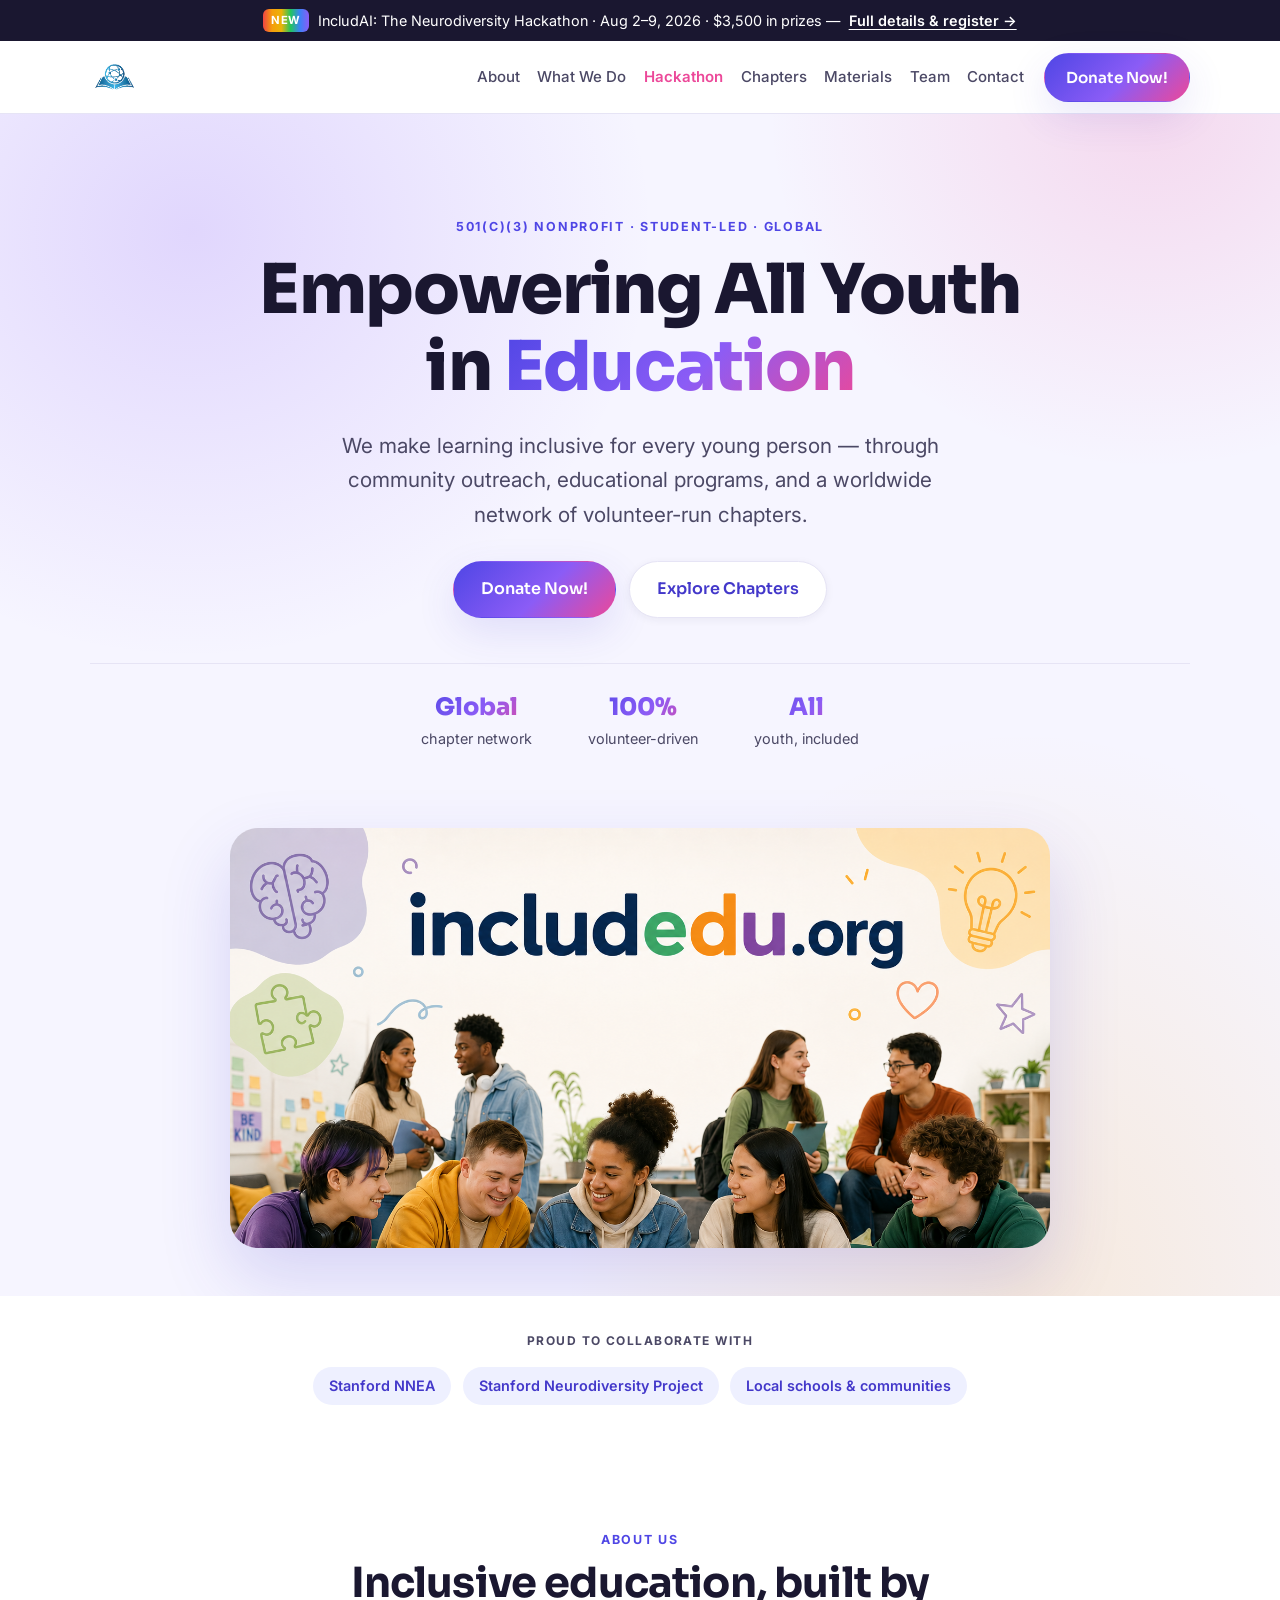
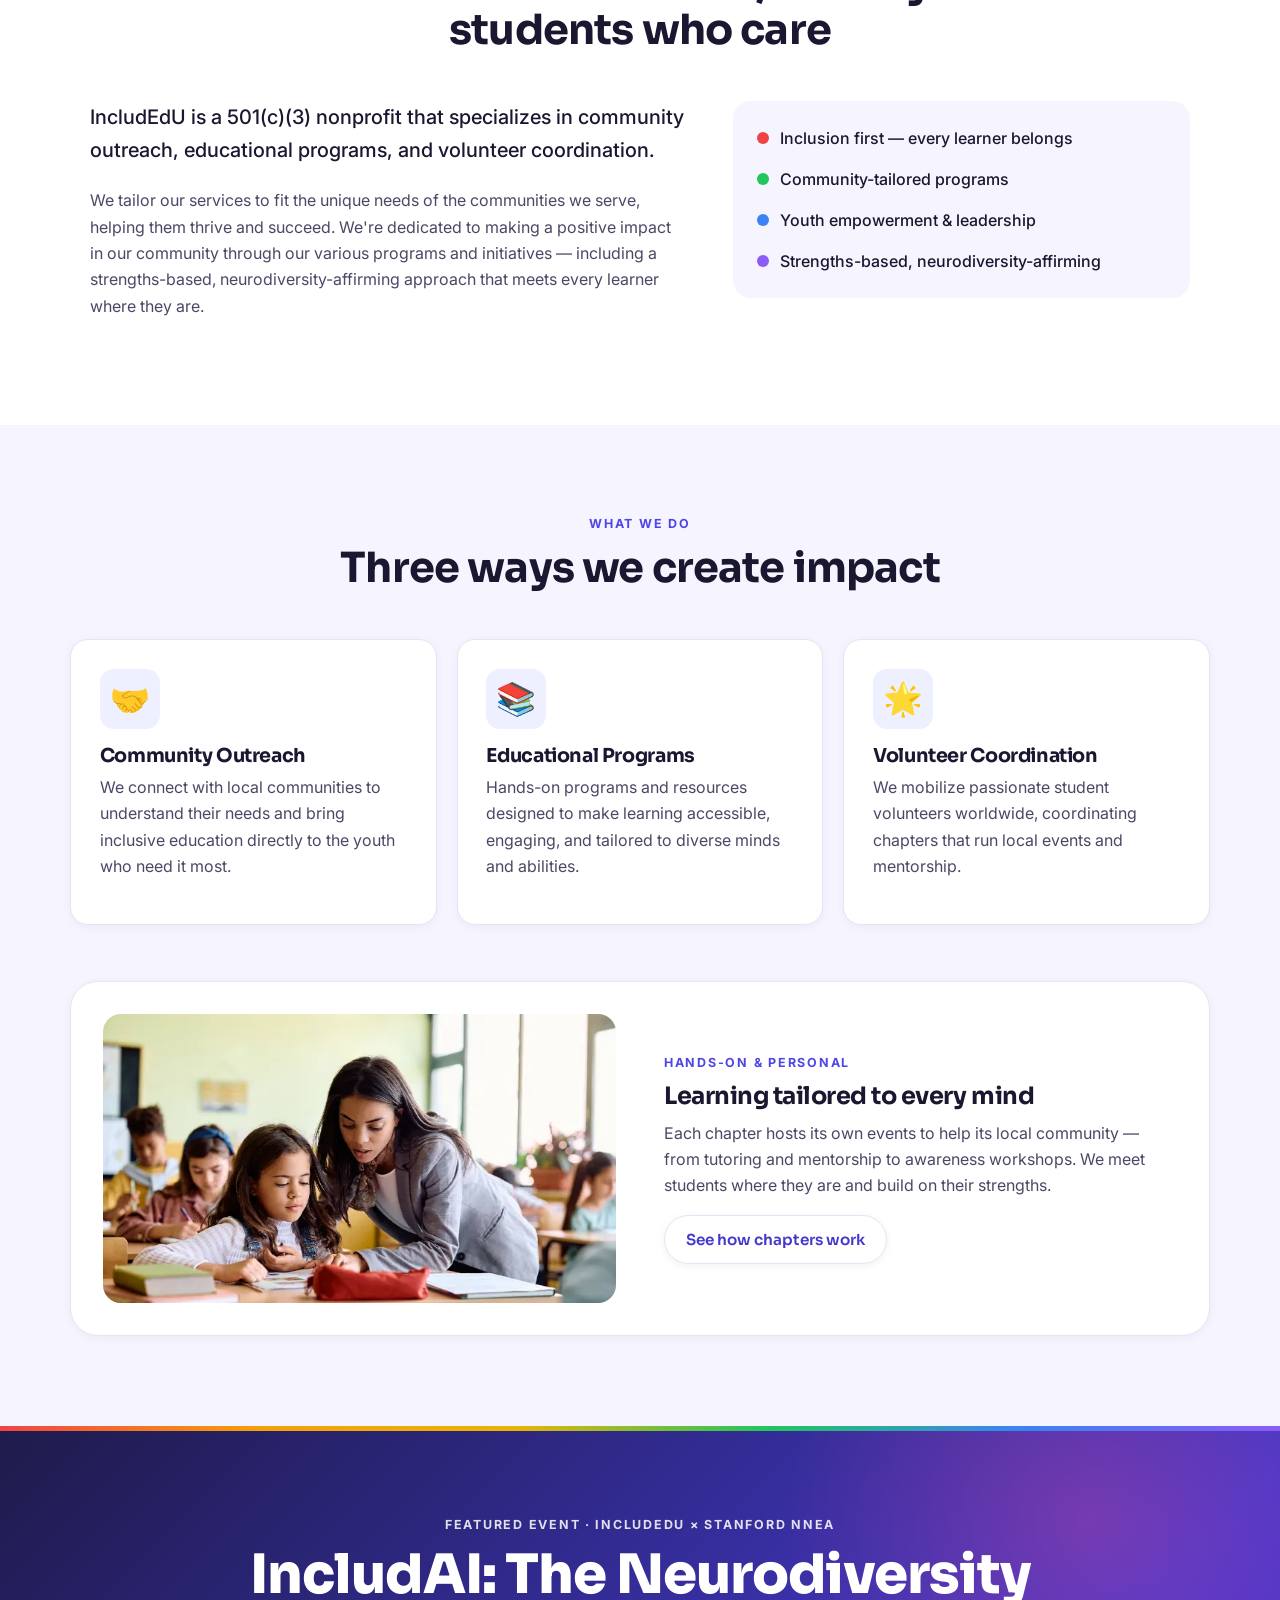
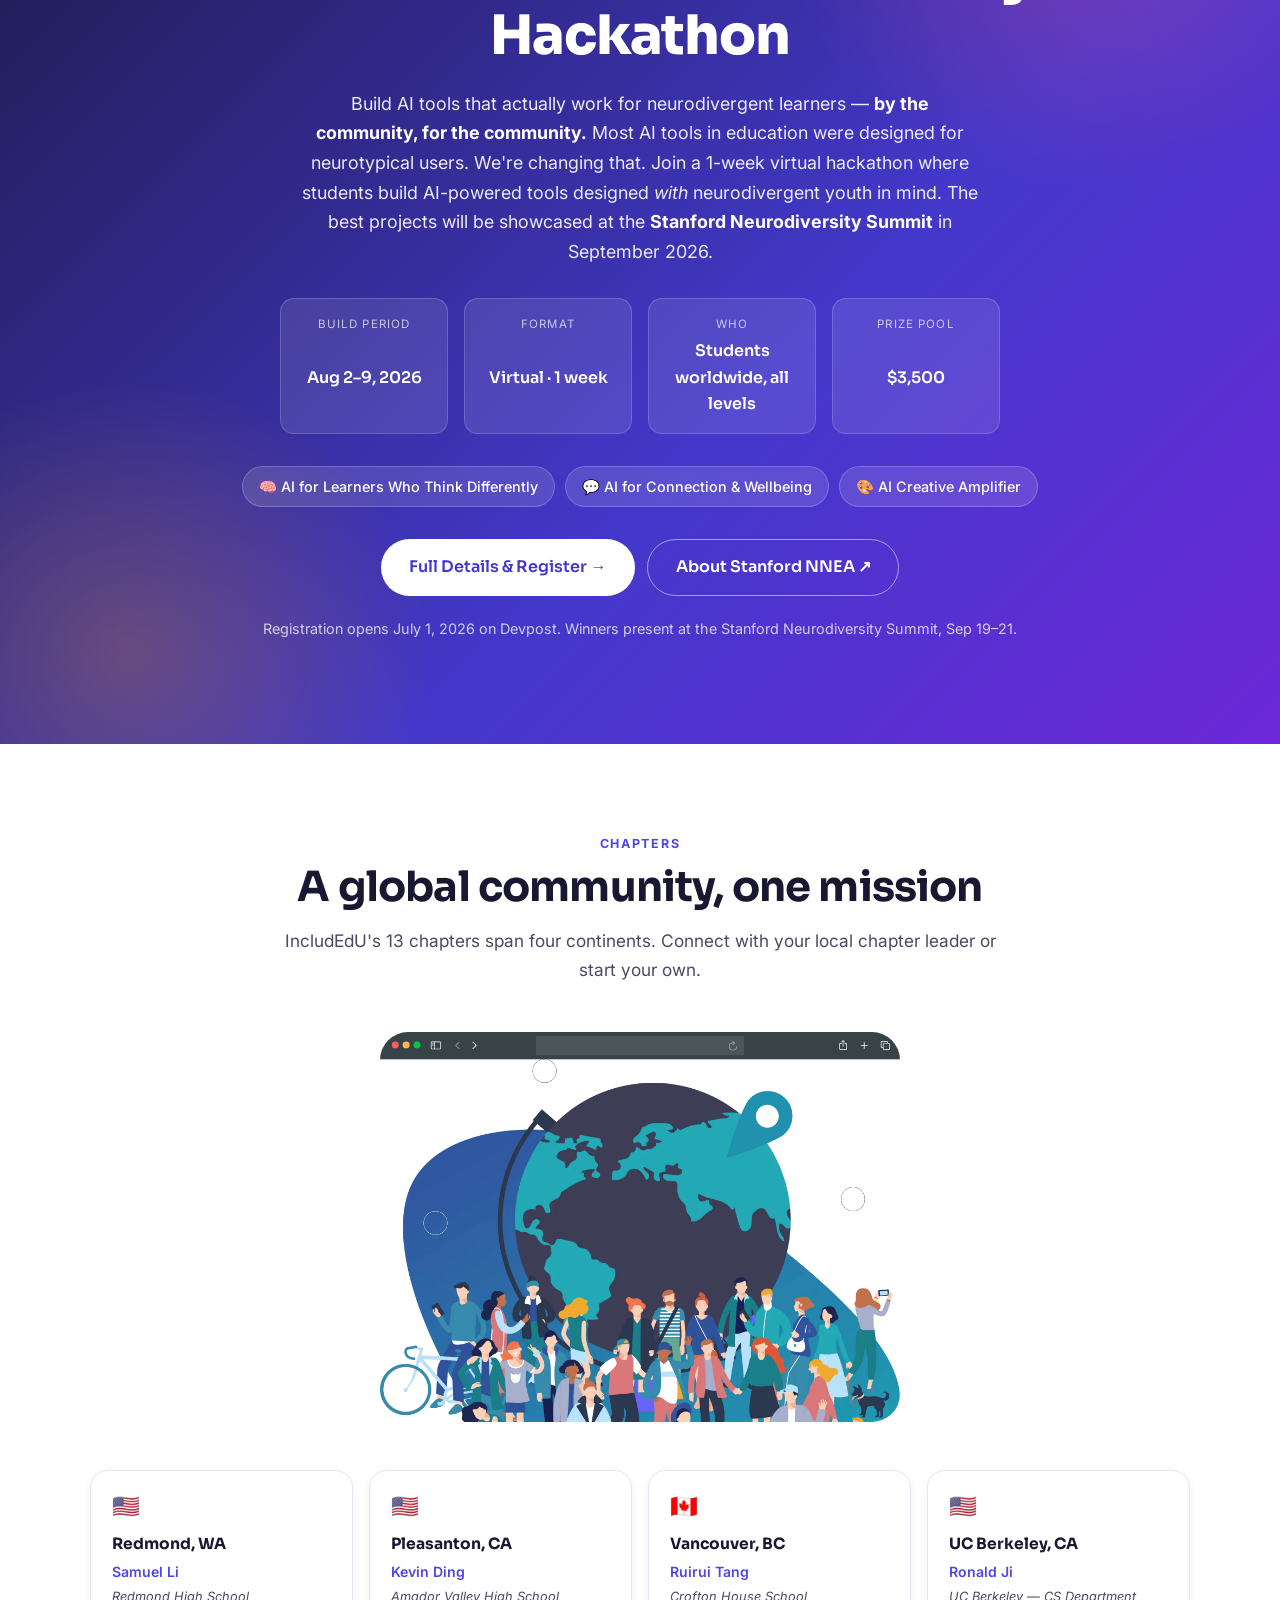
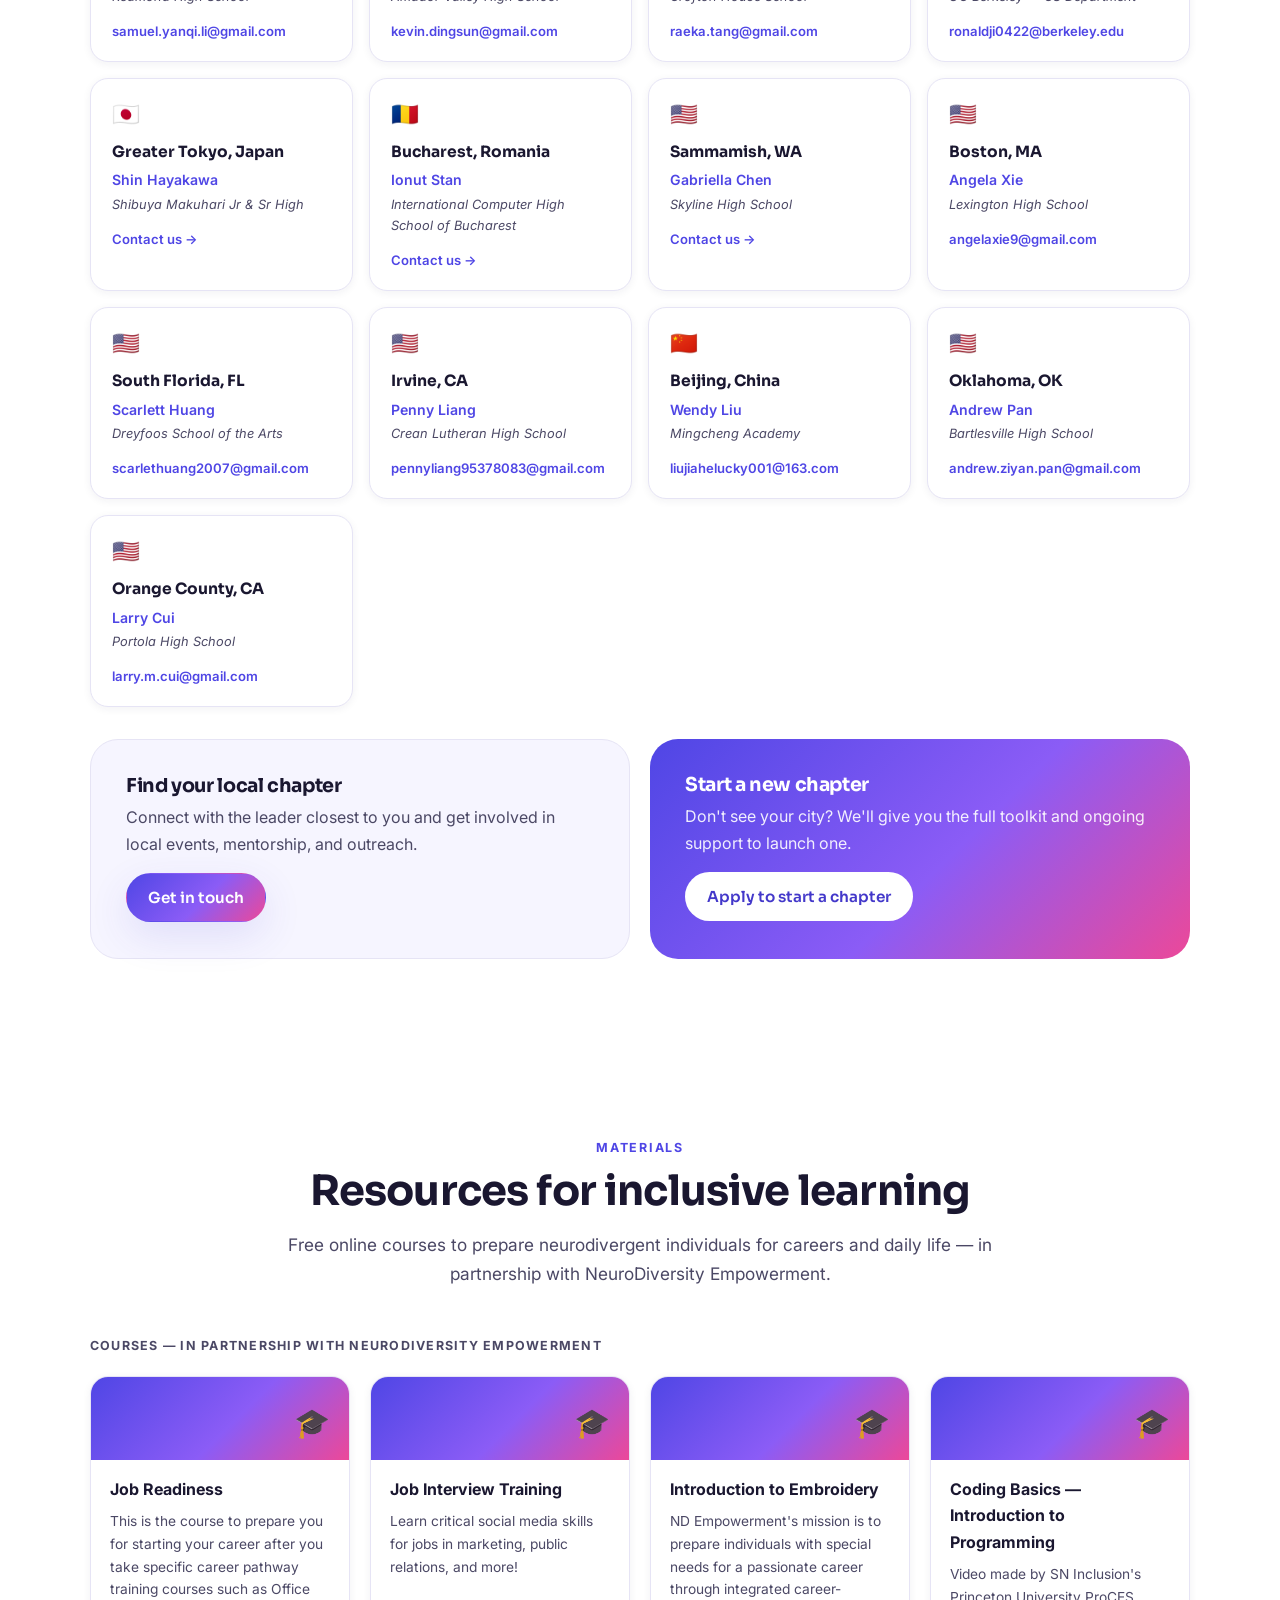
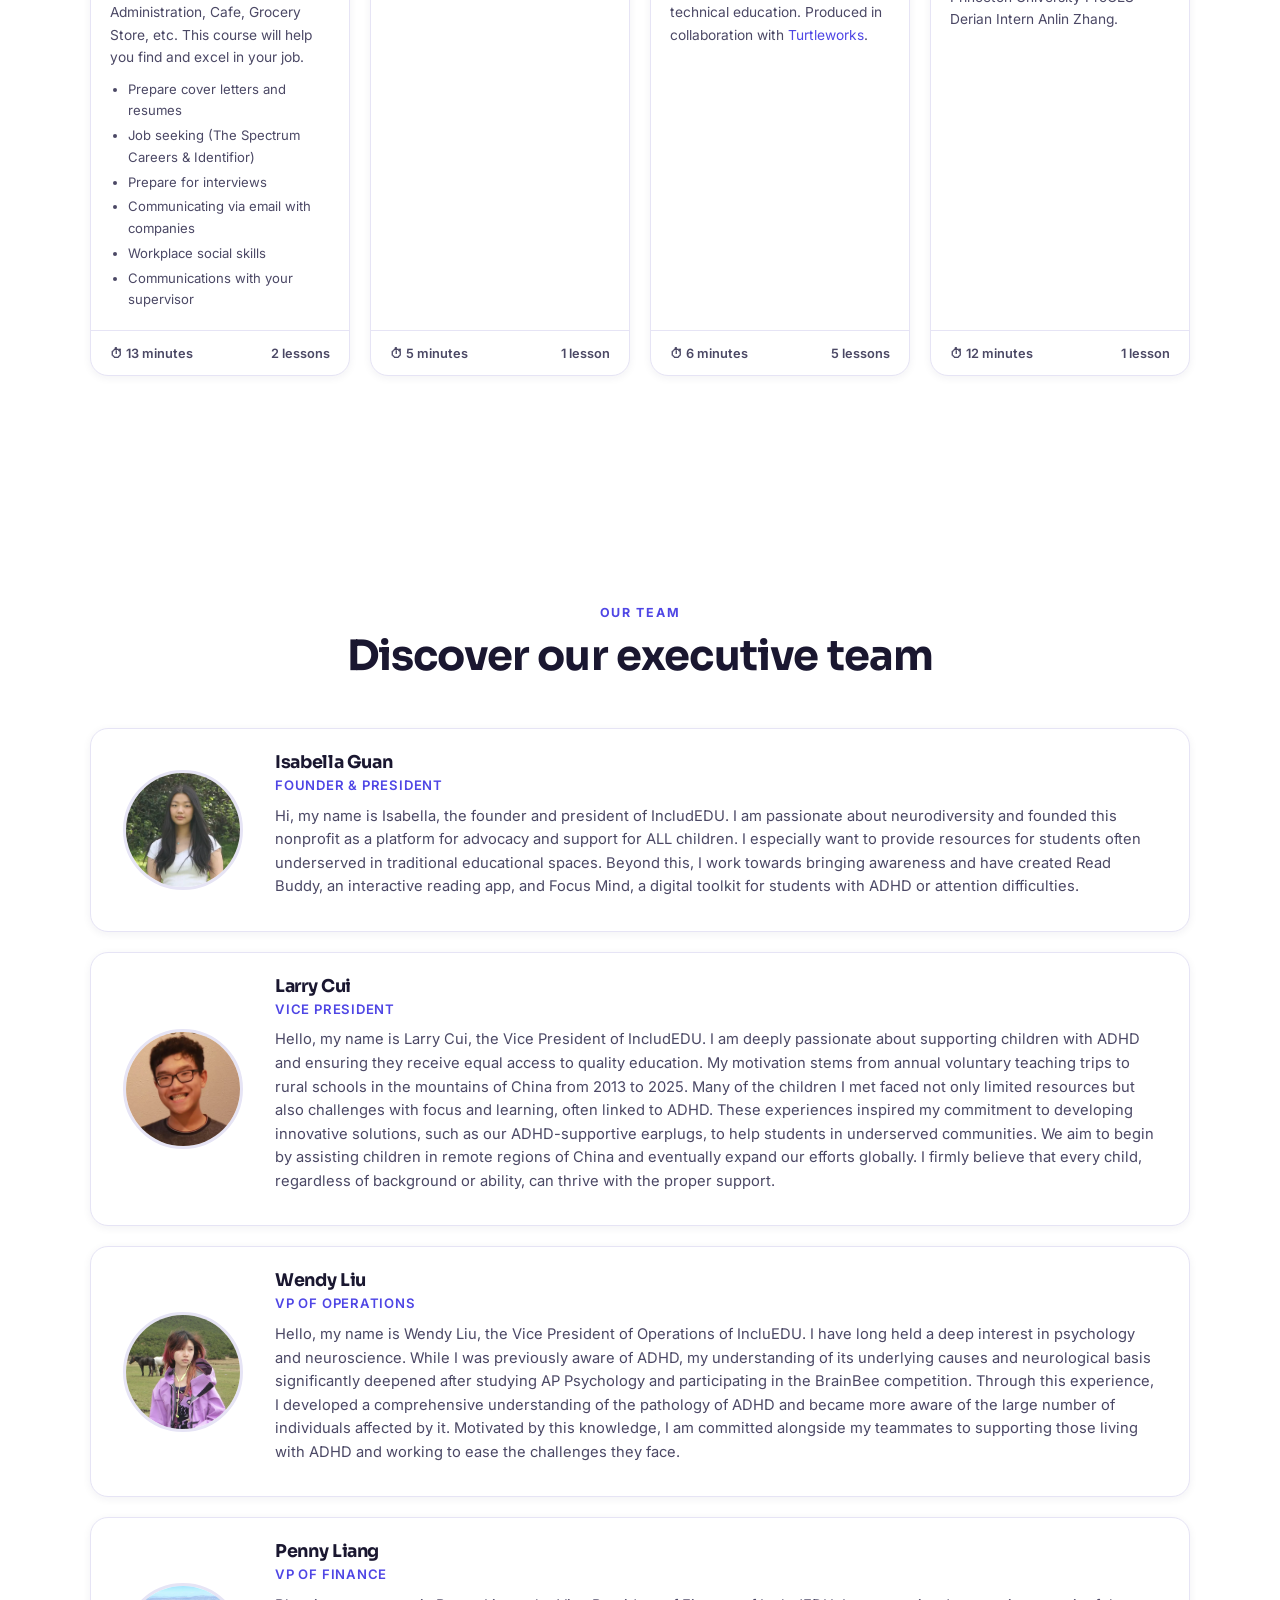
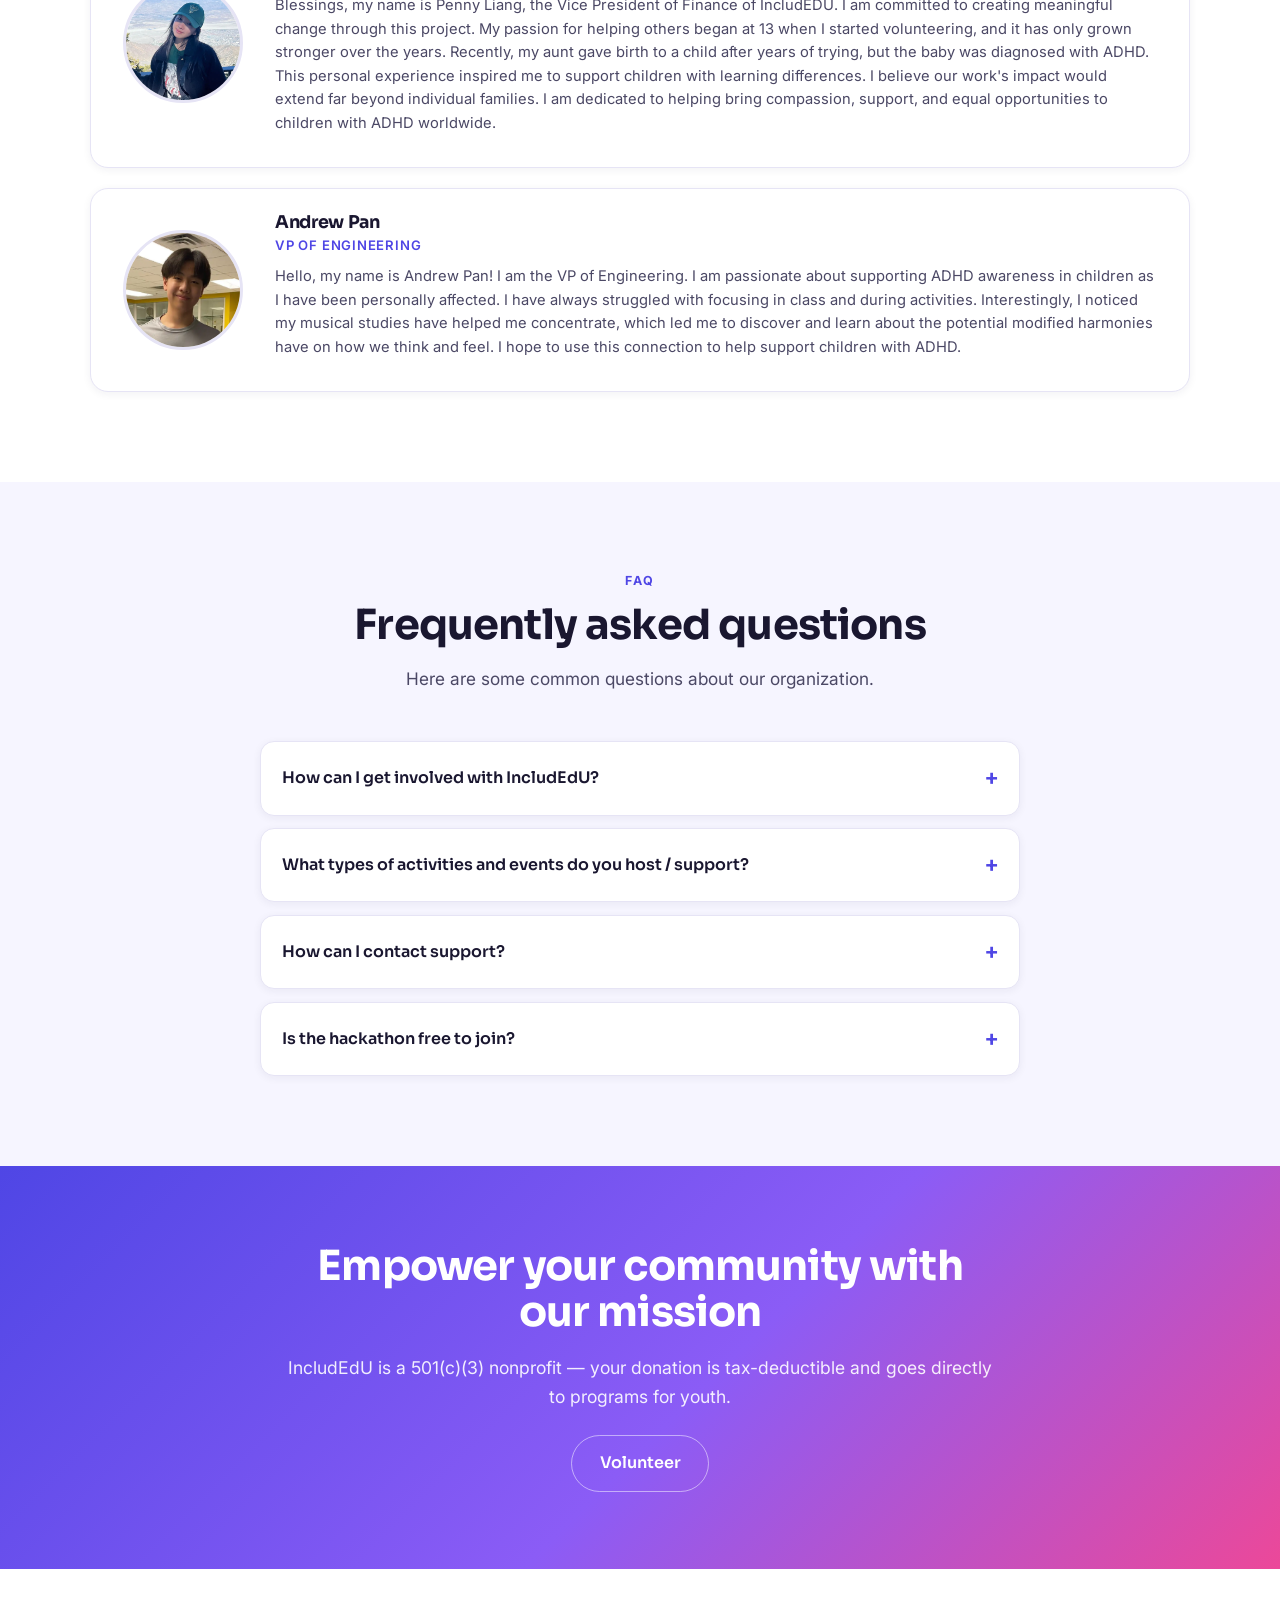
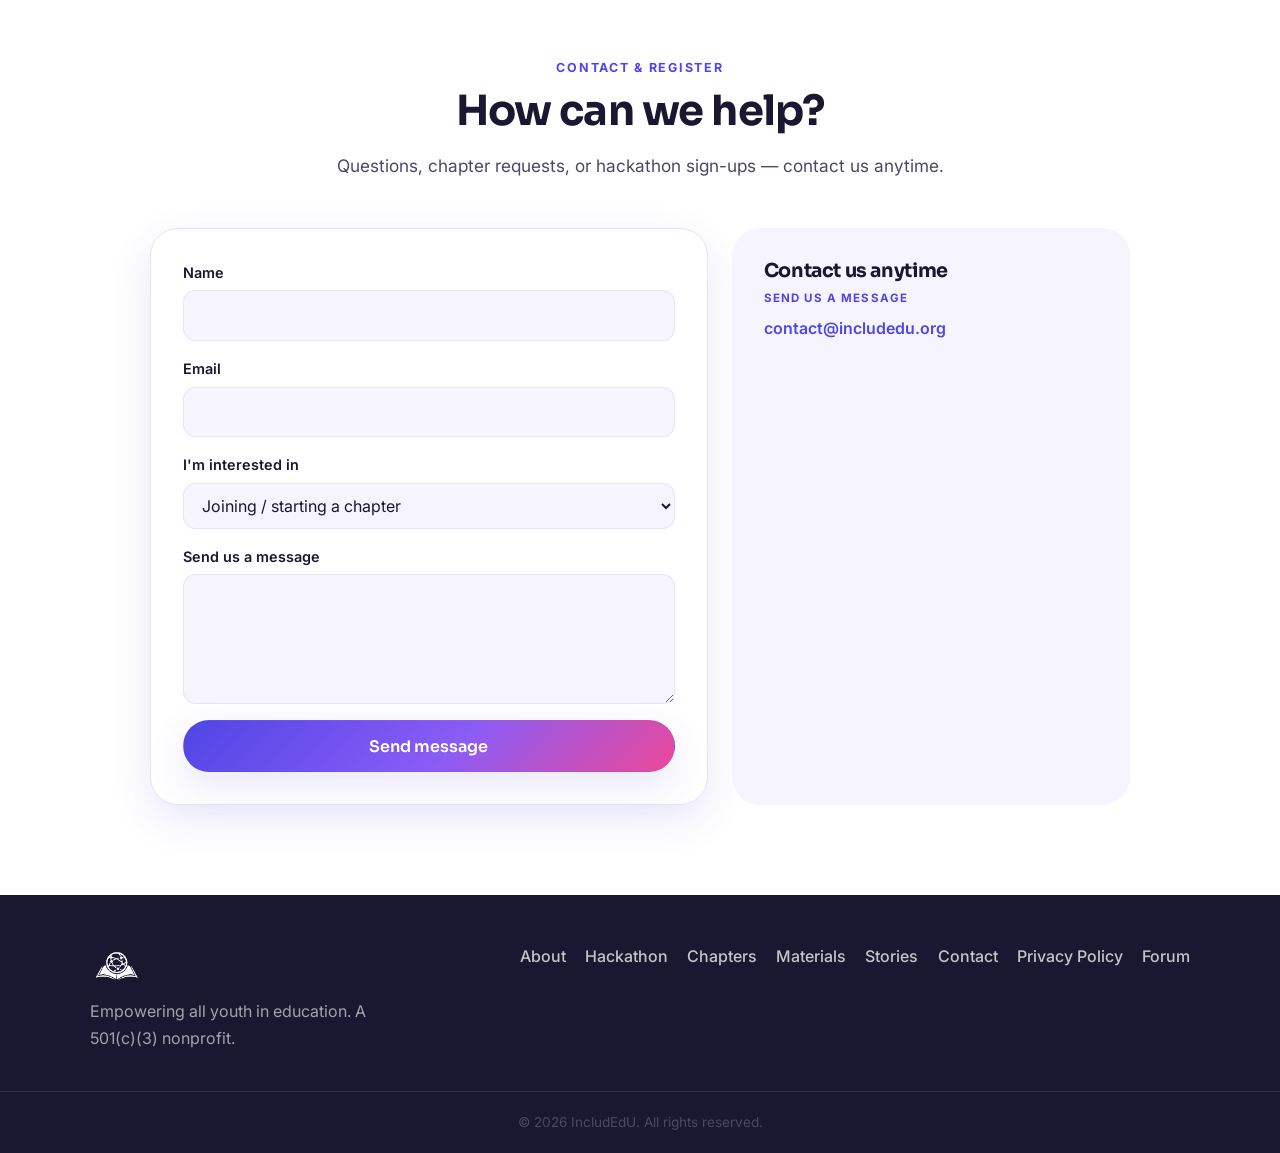
==== commit 9bab9258: "Add IncludAI hackathon page with full details - Add dedicated hackathon.html with complete event inf" ====
--- a/index.html
+++ b/index.html
@@ -26,8 +26,8 @@
   <div class="announce" role="region" aria-label="Announcement">
     <div class="announce__inner">
       <span class="announce__tag">New</span>
-      <span>IncludEdU × Stanford NNEA Neurodiversity Hackathon —</span>
-      <a href="#hackathon">Learn more &amp; register →</a>
+      <span>IncludAI: The Neurodiversity Hackathon · Aug 2–9, 2026 · $3,500 in prizes —</span>
+      <a href="hackathon.html">Full details &amp; register →</a>
     </div>
   </div>
 
@@ -164,34 +164,33 @@
     <section class="hackathon" id="hackathon">
       <div class="hackathon__glow" aria-hidden="true"></div>
       <div class="hackathon__inner reveal">
-        <p class="eyebrow eyebrow--light">Featured Event · In partnership with Stanford NNEA</p>
-        <h2 class="hackathon__title">The Neurodiversity Awareness Hackathon</h2>
+        <p class="eyebrow eyebrow--light">Featured Event · IncludEdU × Stanford NNEA</p>
+        <h2 class="hackathon__title">IncludAI: The Neurodiversity Hackathon</h2>
         <p class="hackathon__sub">
-          IncludEdU is teaming up with the <strong>Stanford Network for K-12 Neurodiversity
-          Education and Advocacy (NNEA)</strong> to host a hackathon celebrating neurodivergent
-          minds. Build projects, share stories, and design tools that make education more
-          inclusive — guided by a strengths-based model.
+          Build AI tools that actually work for neurodivergent learners — <strong>by the community, for the community.</strong>
+          Most AI tools in education were designed for neurotypical users. We're changing that.
+          Join a 1-week virtual hackathon where students build AI-powered tools designed <em>with</em> neurodivergent youth in mind.
+          The best projects will be showcased at the <strong>Stanford Neurodiversity Summit</strong> in September 2026.
         </p>
 
         <div class="hackathon__meta">
-          <div class="meta-item"><span class="meta-item__label">When</span><span class="meta-item__value">[Date — TBD]</span></div>
-          <div class="meta-item"><span class="meta-item__label">Where</span><span class="meta-item__value">[Online / Location — TBD]</span></div>
-          <div class="meta-item"><span class="meta-item__label">Who</span><span class="meta-item__value">Students &amp; allies, all skill levels</span></div>
-          <div class="meta-item"><span class="meta-item__label">Cost</span><span class="meta-item__value">Free to join</span></div>
+          <div class="meta-item"><span class="meta-item__label">Build Period</span><span class="meta-item__value">Aug 2–9, 2026</span></div>
+          <div class="meta-item"><span class="meta-item__label">Format</span><span class="meta-item__value">Virtual · 1 week</span></div>
+          <div class="meta-item"><span class="meta-item__label">Who</span><span class="meta-item__value">Students worldwide, all levels</span></div>
+          <div class="meta-item"><span class="meta-item__label">Prize Pool</span><span class="meta-item__value">$3,500</span></div>
         </div>
 
         <div class="hackathon__tracks">
-          <span class="track">♿ Accessibility tools</span>
-          <span class="track">🧠 Awareness &amp; storytelling</span>
-          <span class="track">🎓 Inclusive EdTech</span>
-          <span class="track">🎨 Design for all minds</span>
+          <span class="track">🧠 AI for Learners Who Think Differently</span>
+          <span class="track">💬 AI for Connection &amp; Wellbeing</span>
+          <span class="track">🎨 AI Creative Amplifier</span>
         </div>
 
         <div class="hackathon__actions">
-          <a class="btn btn--light btn--lg" href="#register">Register Interest</a>
+          <a class="btn btn--light btn--lg" href="hackathon.html">Full Details &amp; Register →</a>
           <a class="btn btn--outline-light btn--lg" href="https://www.stanfordnnea.com/" target="_blank" rel="noopener">About Stanford NNEA ↗</a>
         </div>
-        <p class="hackathon__note">Dates, venue, and registration link coming soon — drop your email below to be the first to know.</p>
+        <p class="hackathon__note">Registration opens July 1, 2026 on Devpost. Winners present at the Stanford Neurodiversity Summit, Sep 19–21.</p>
       </div>
     </section>
 
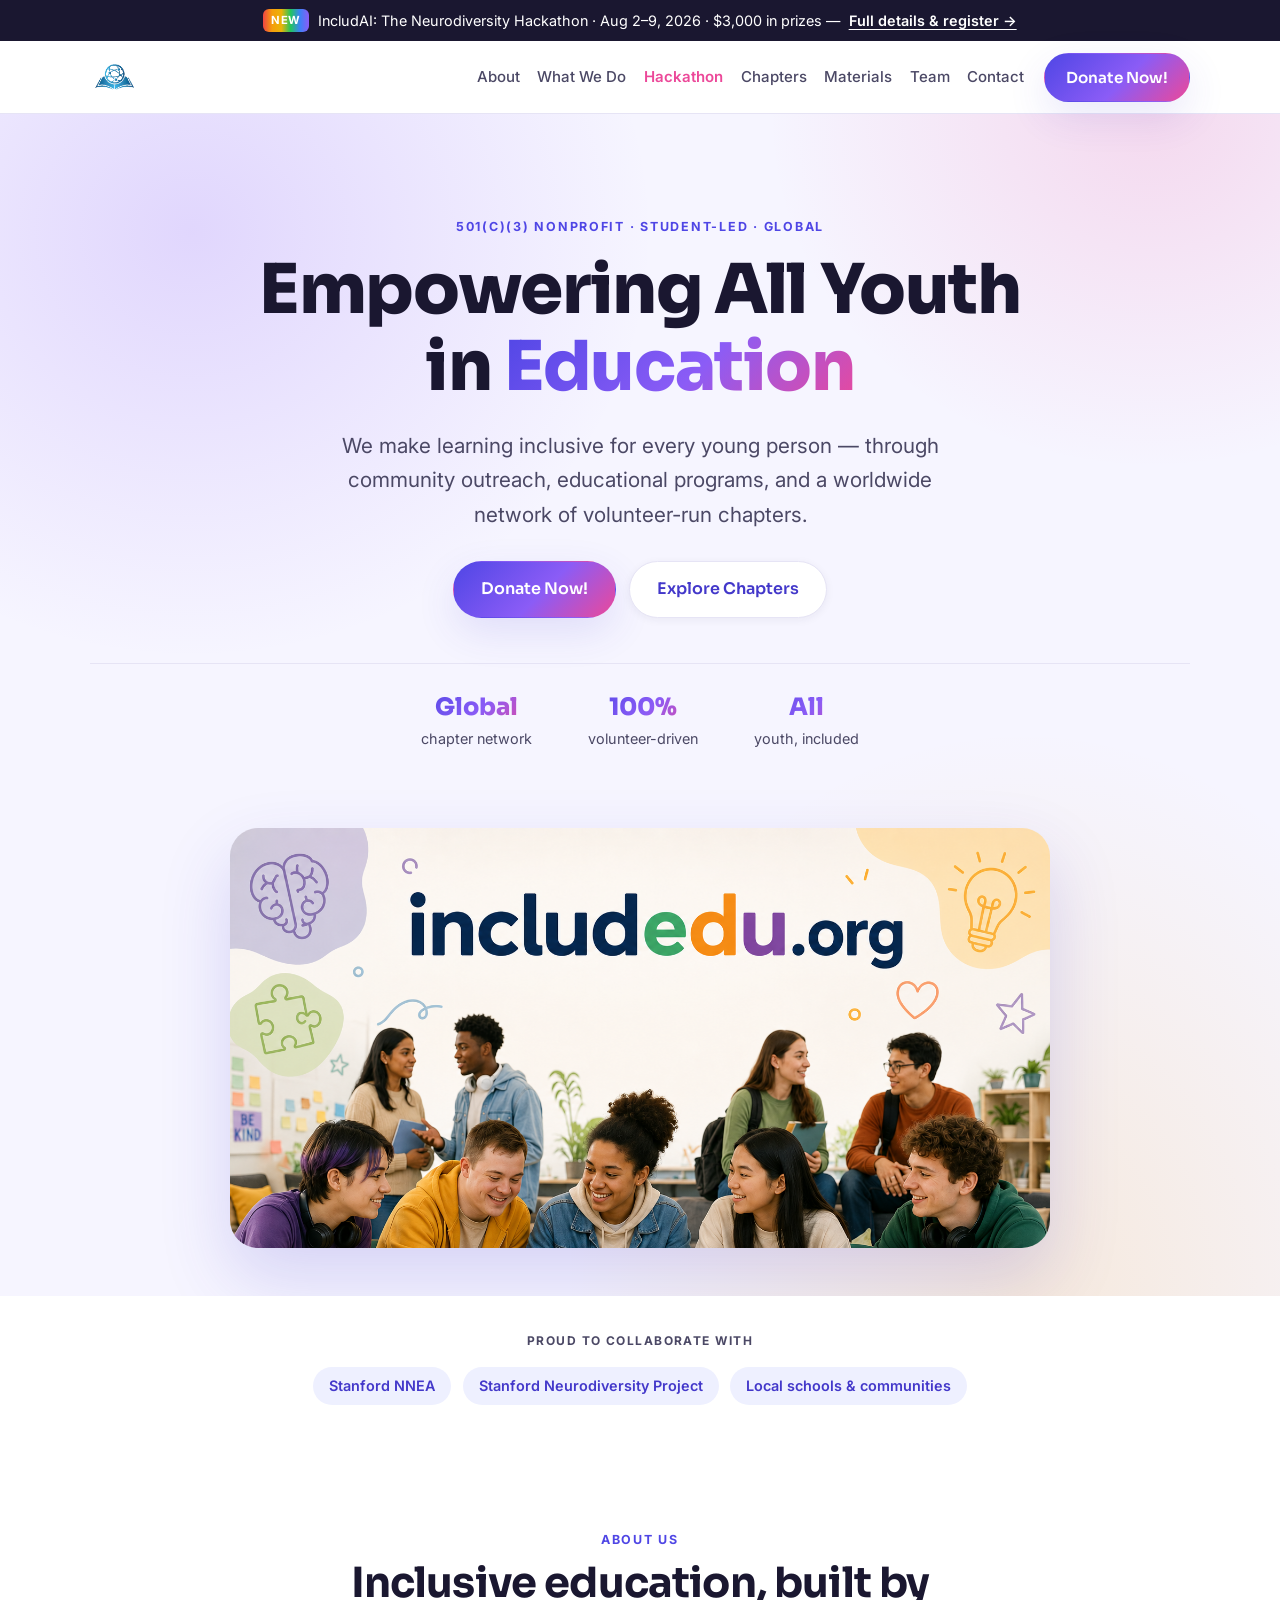
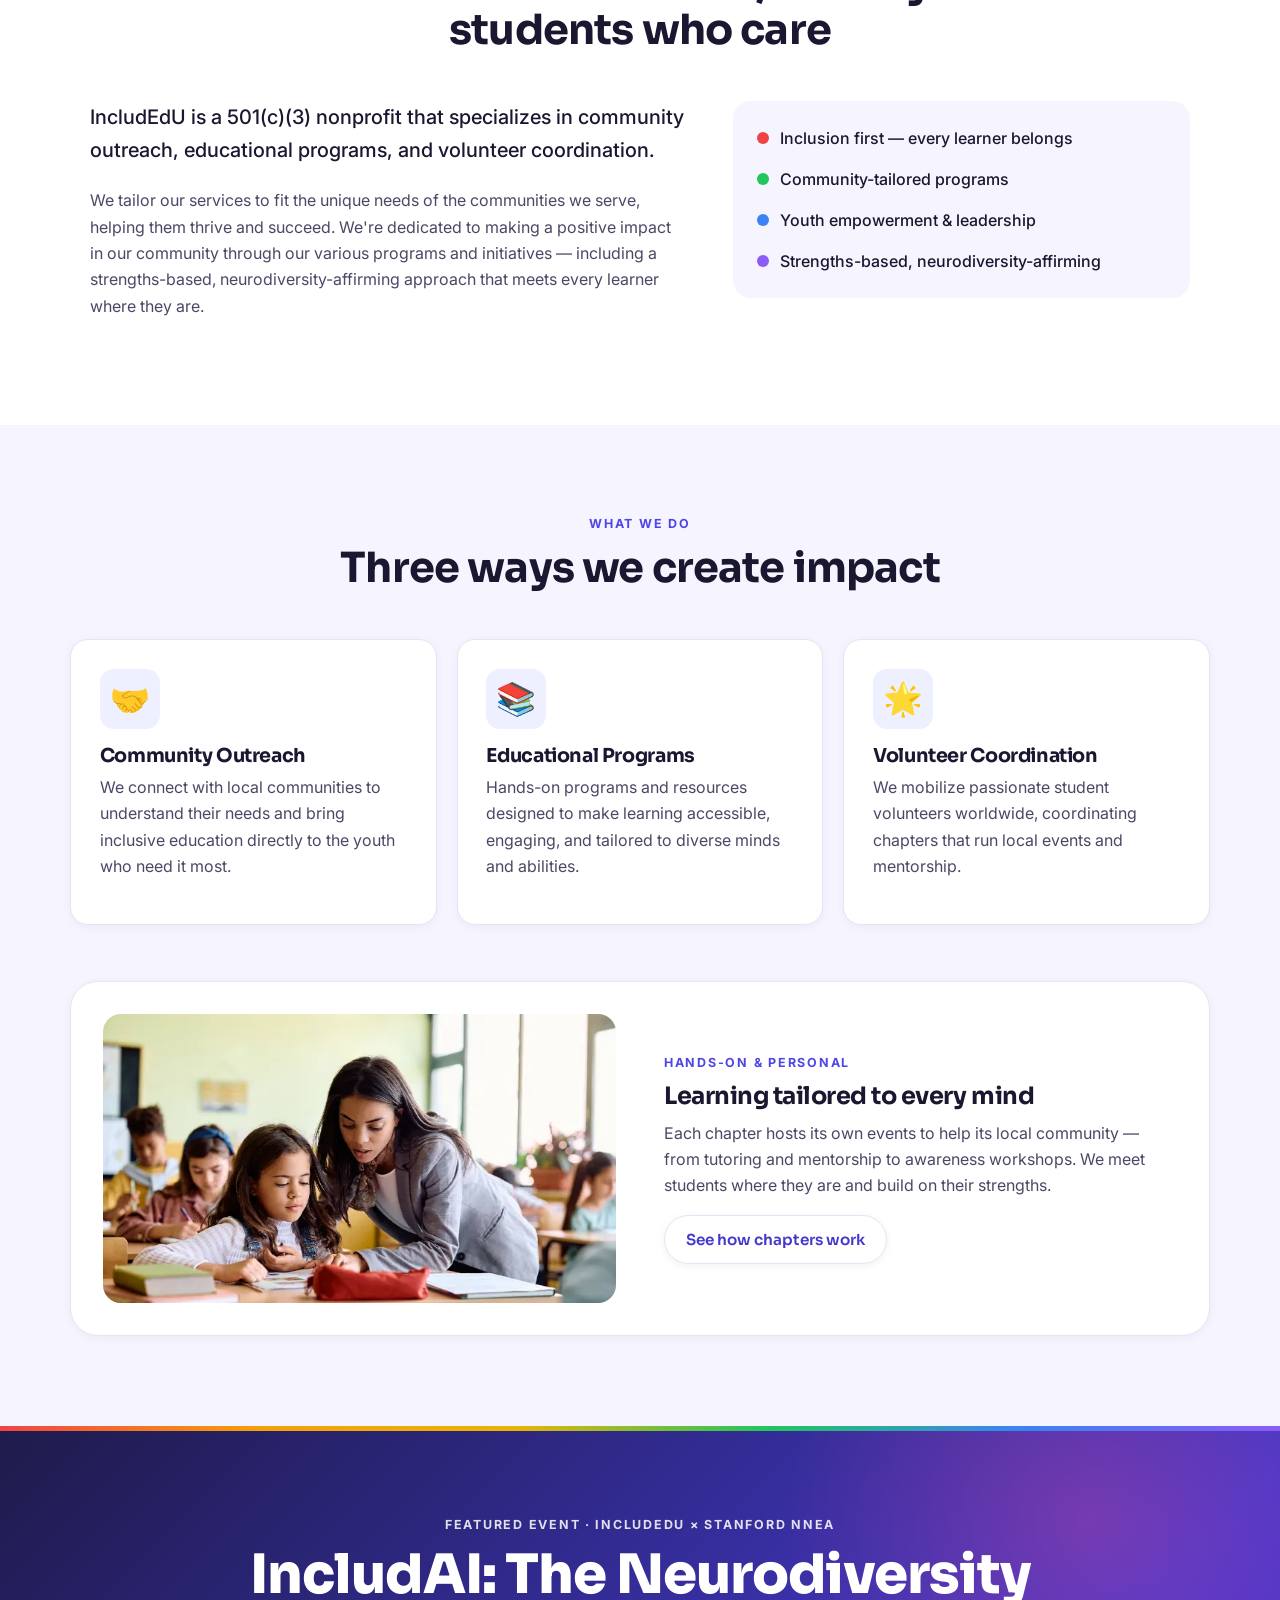
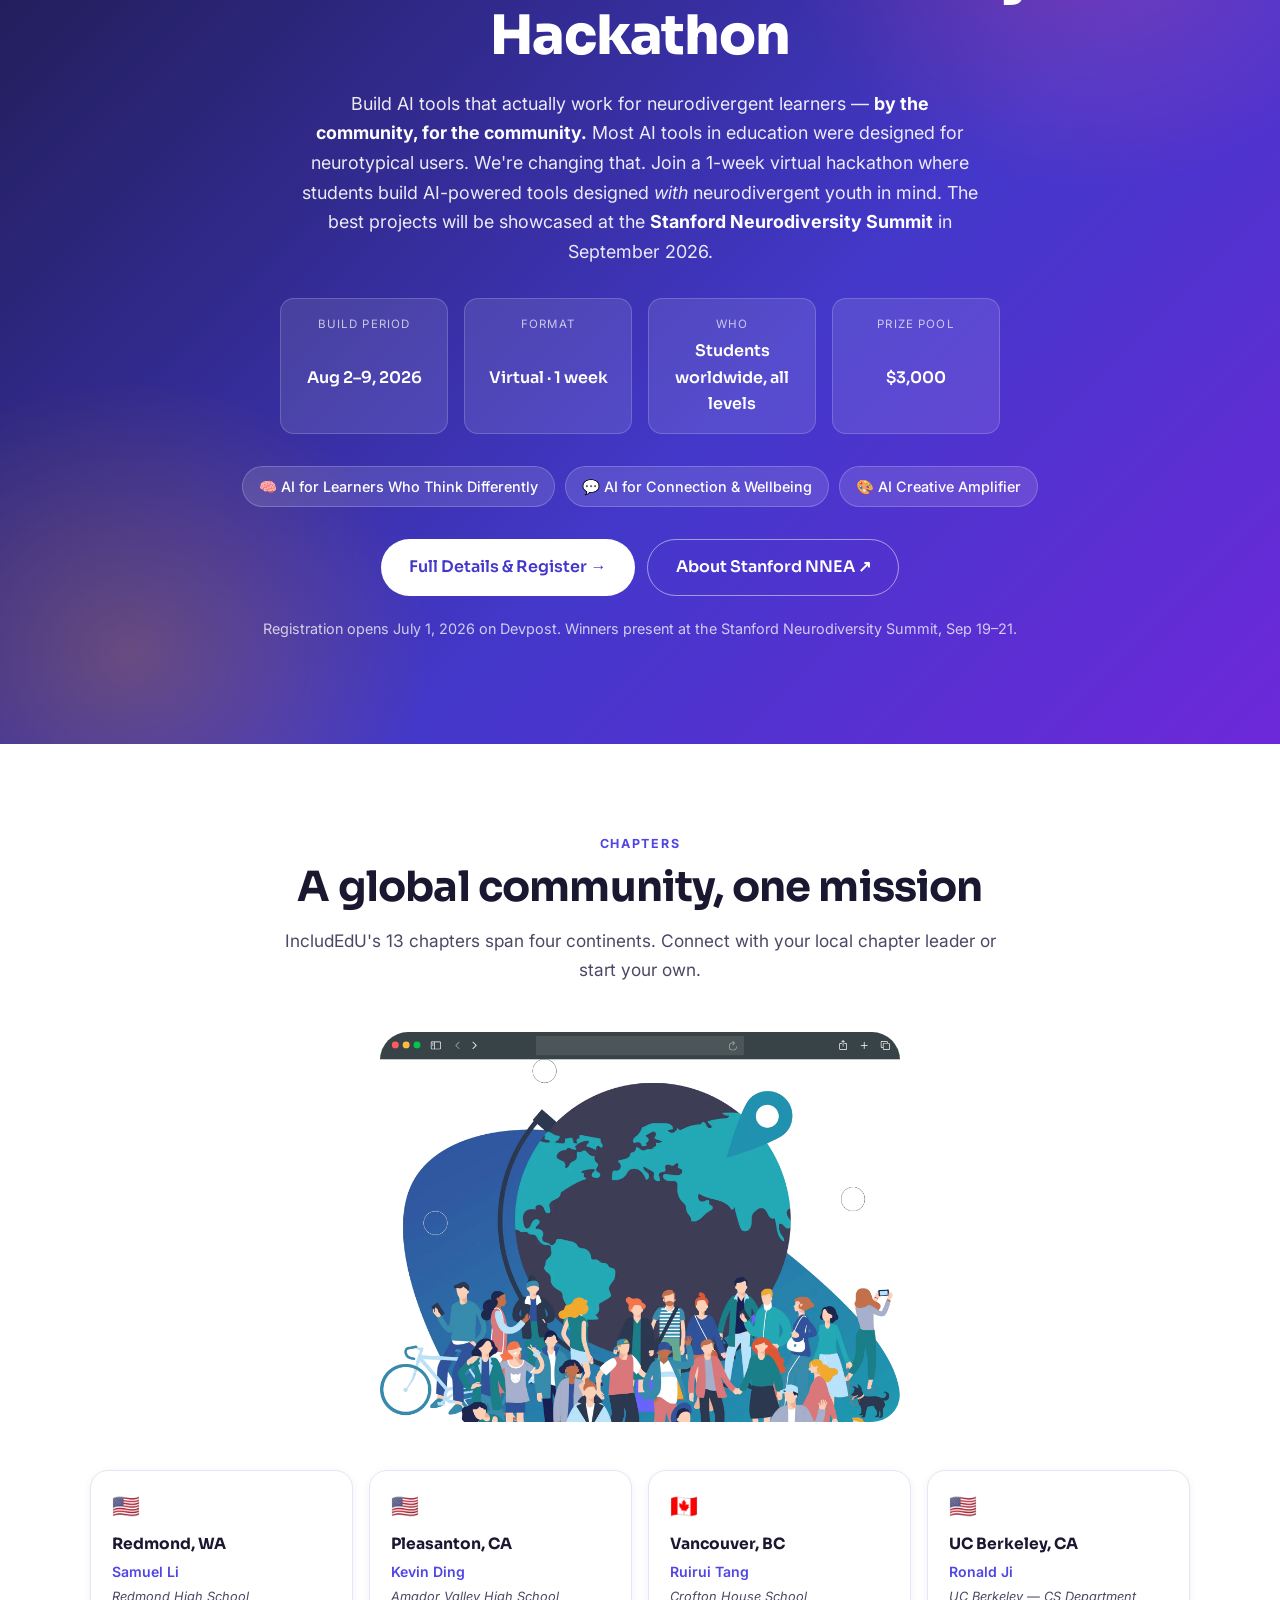
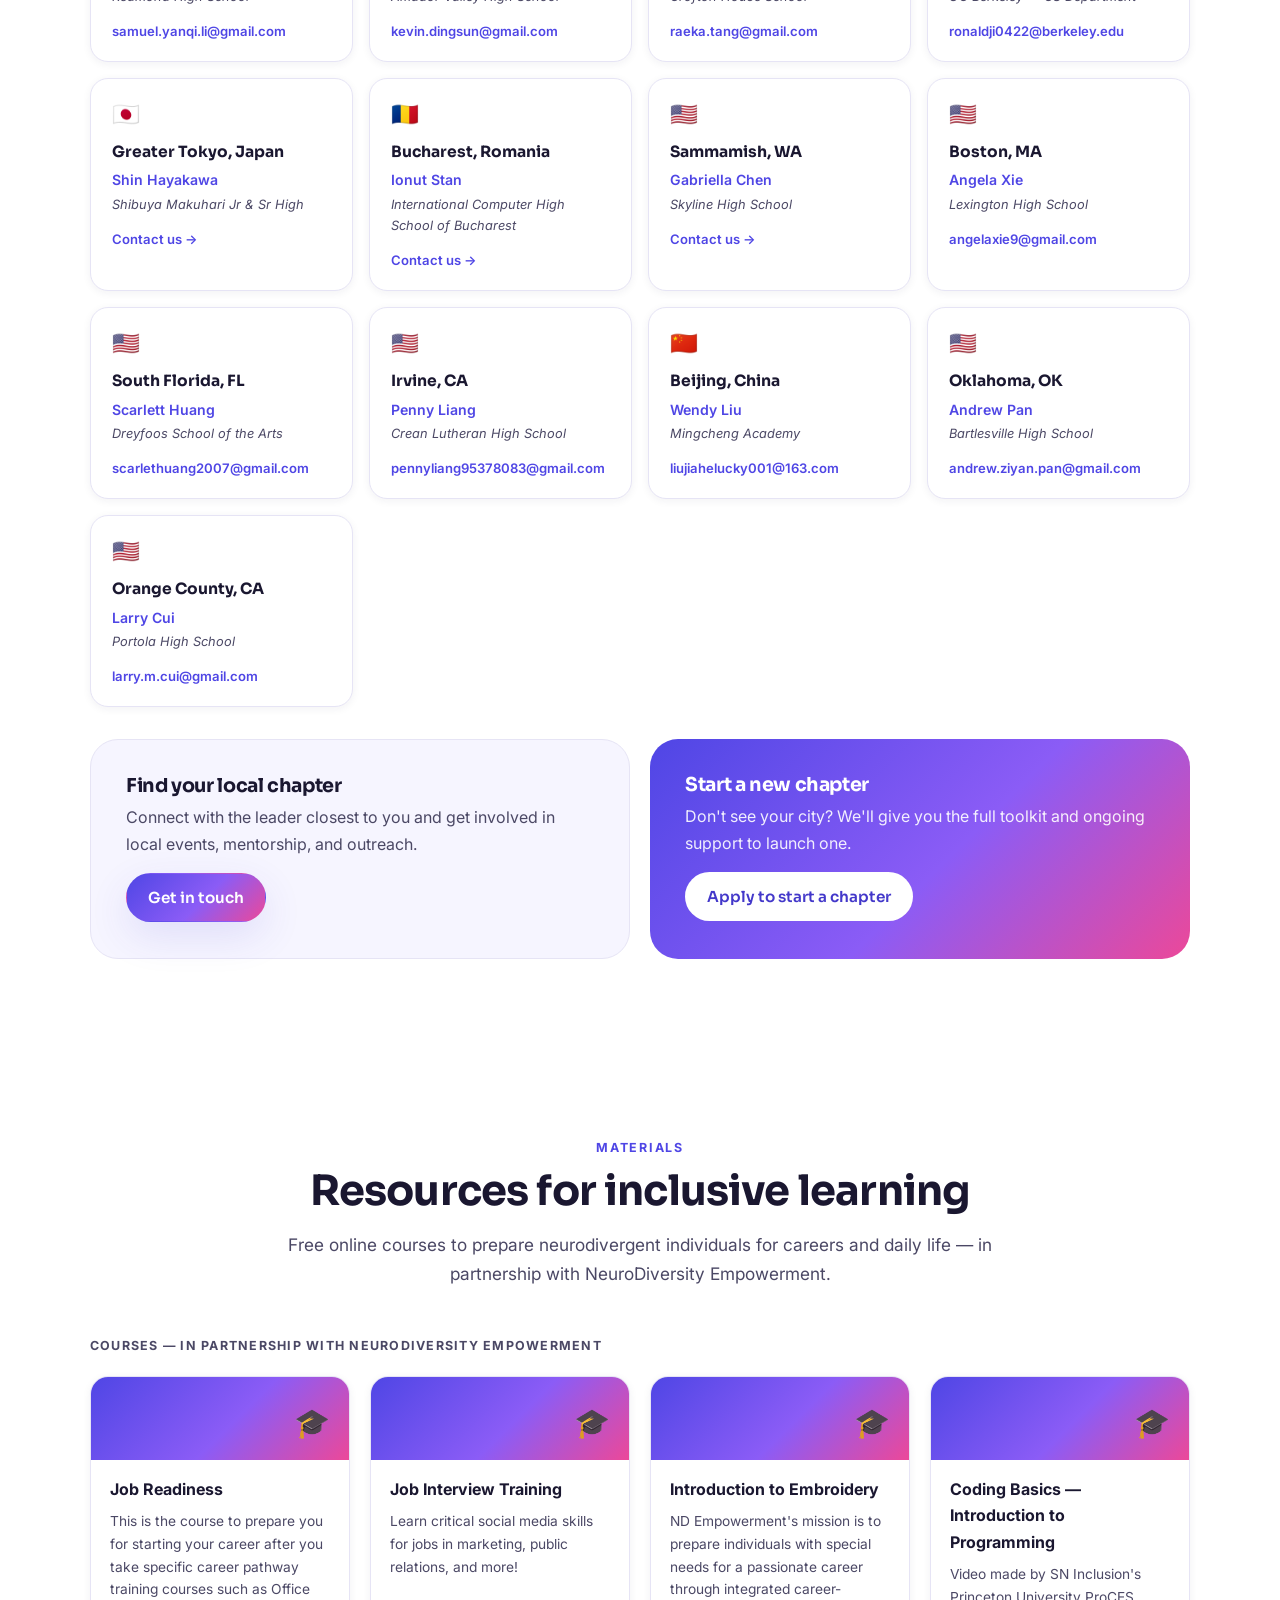
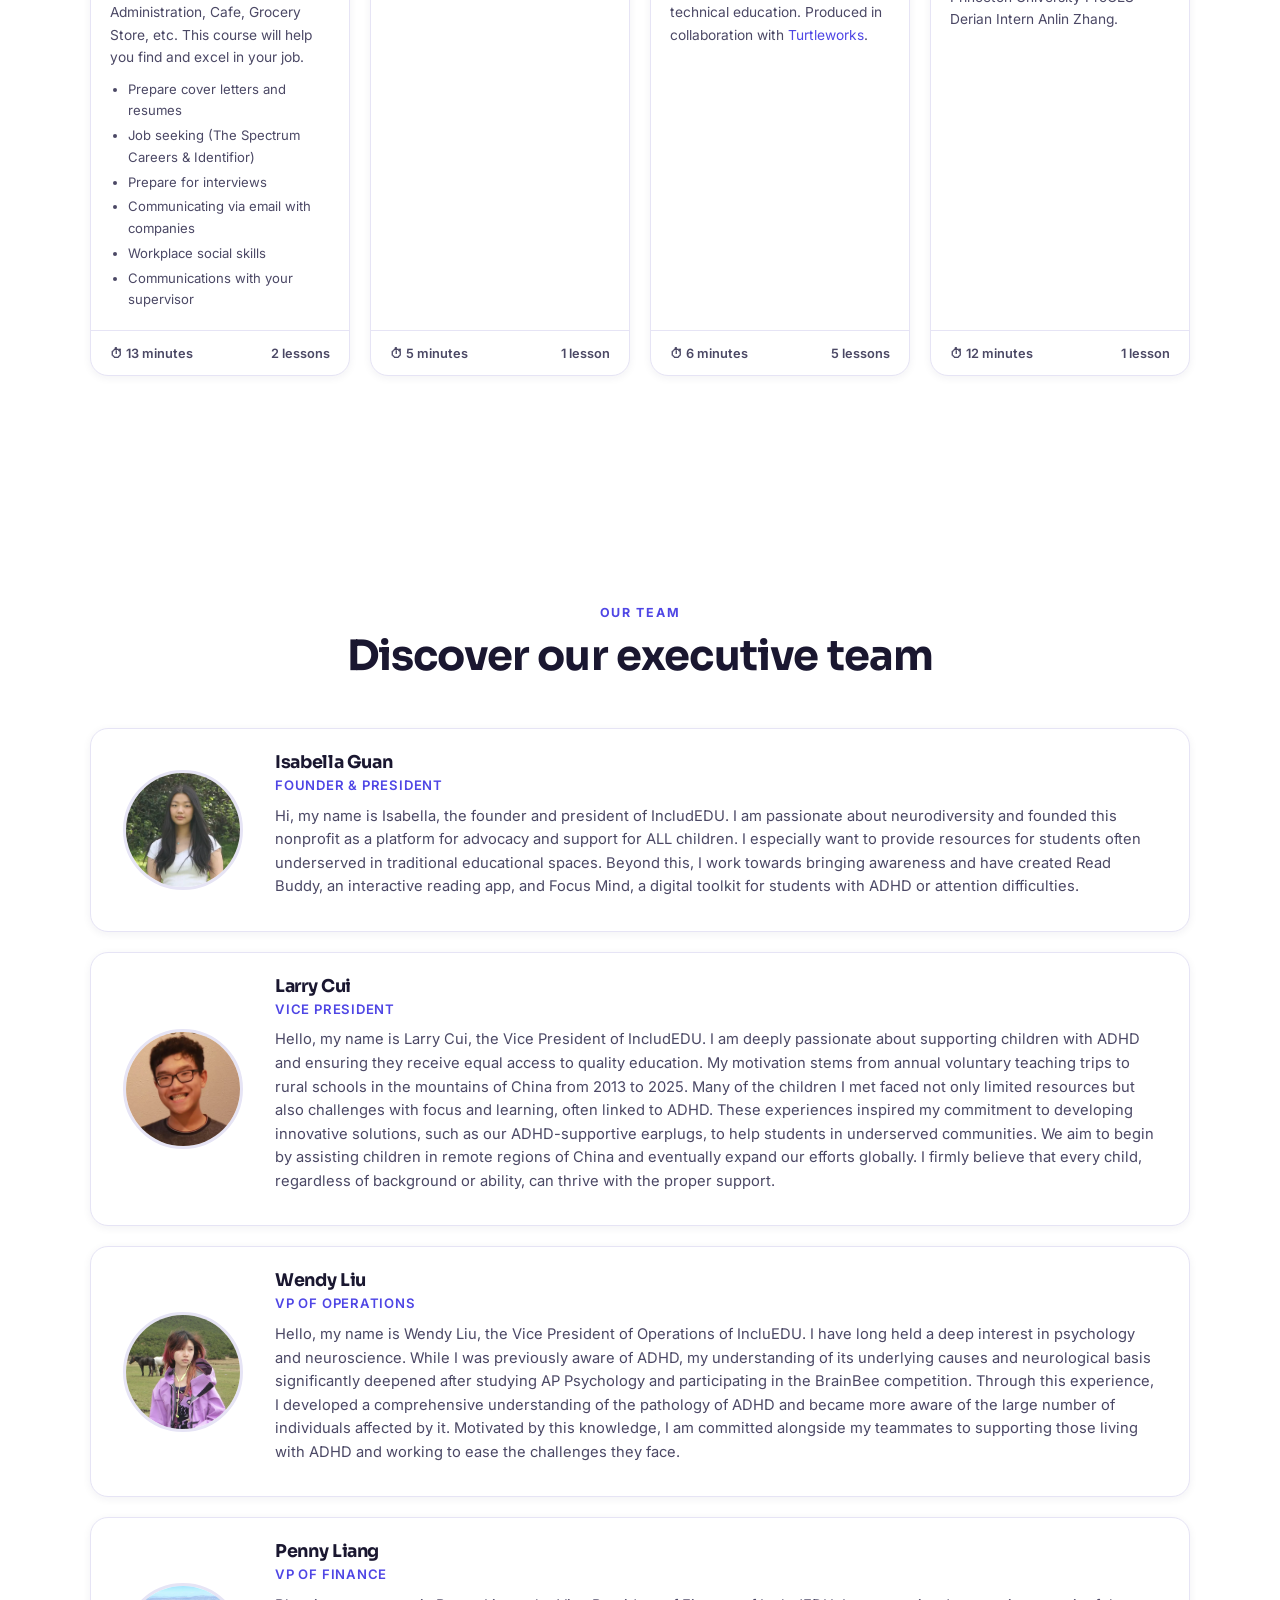
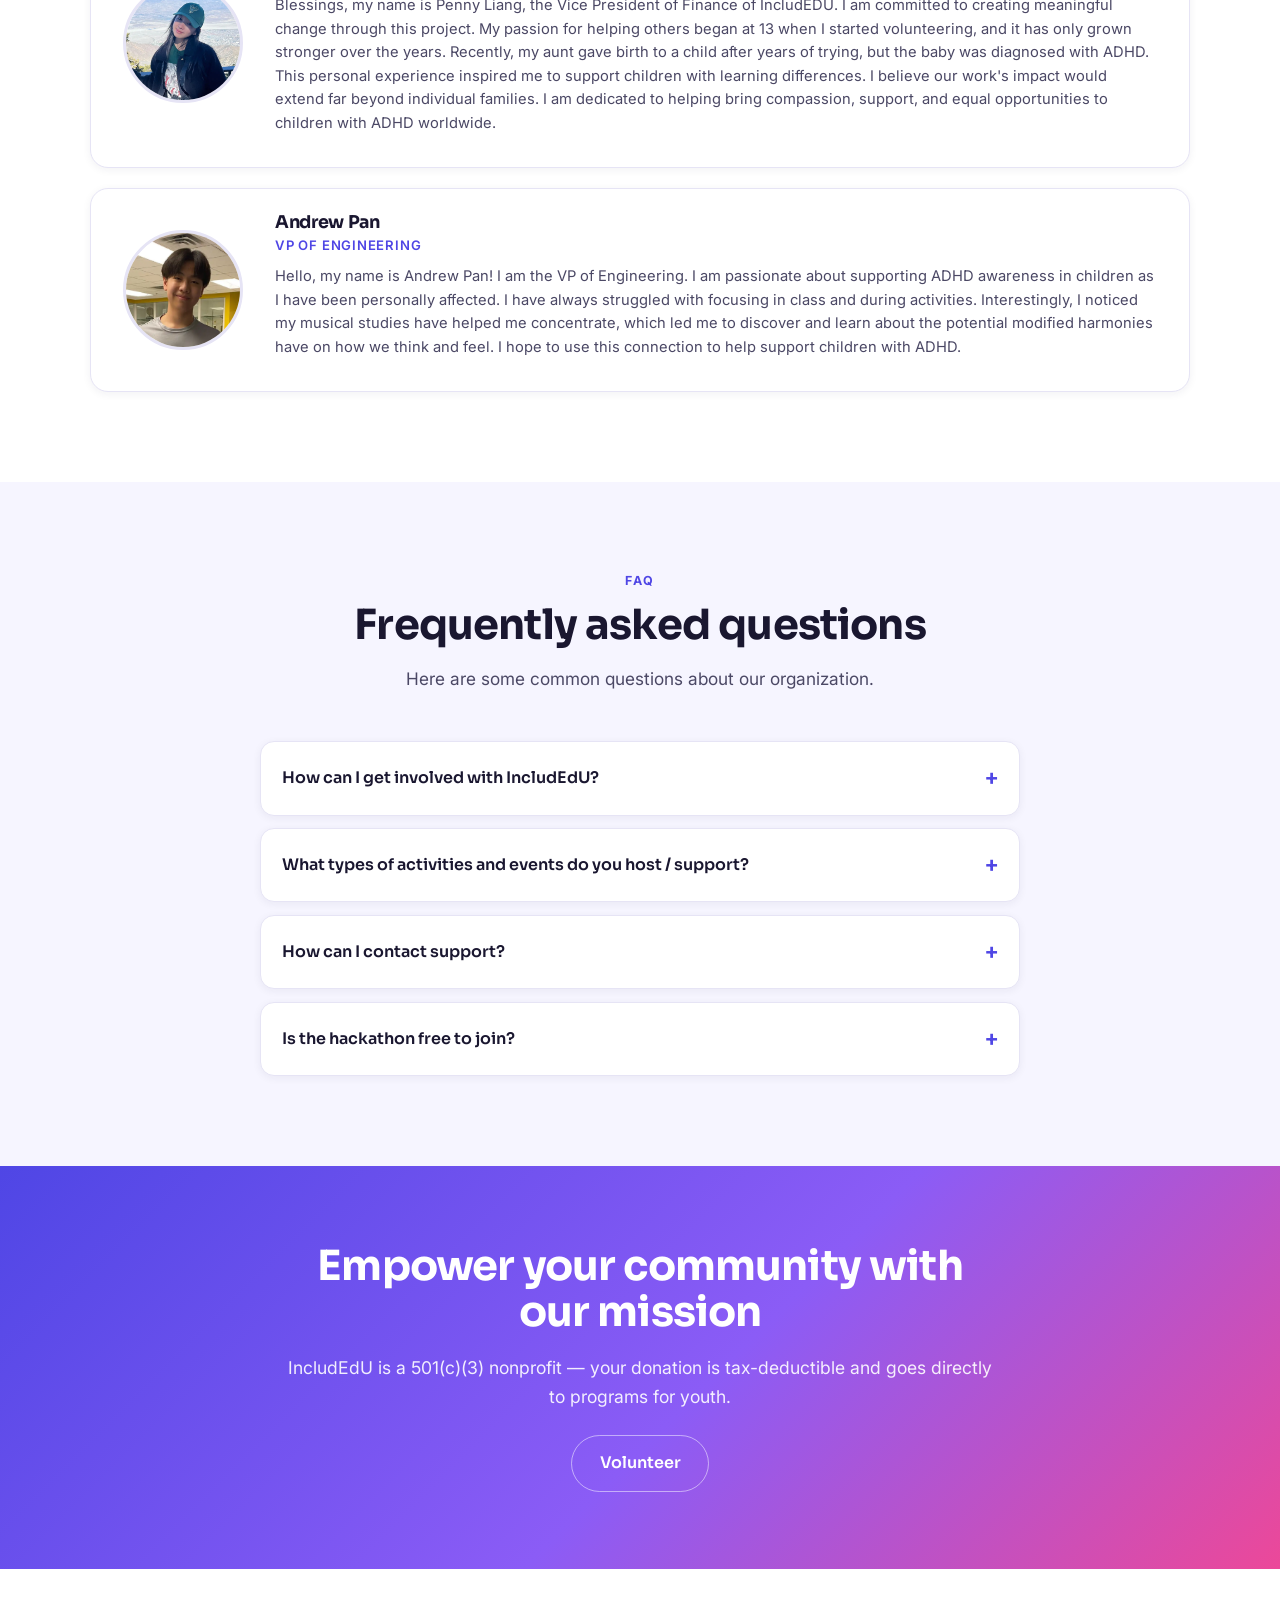
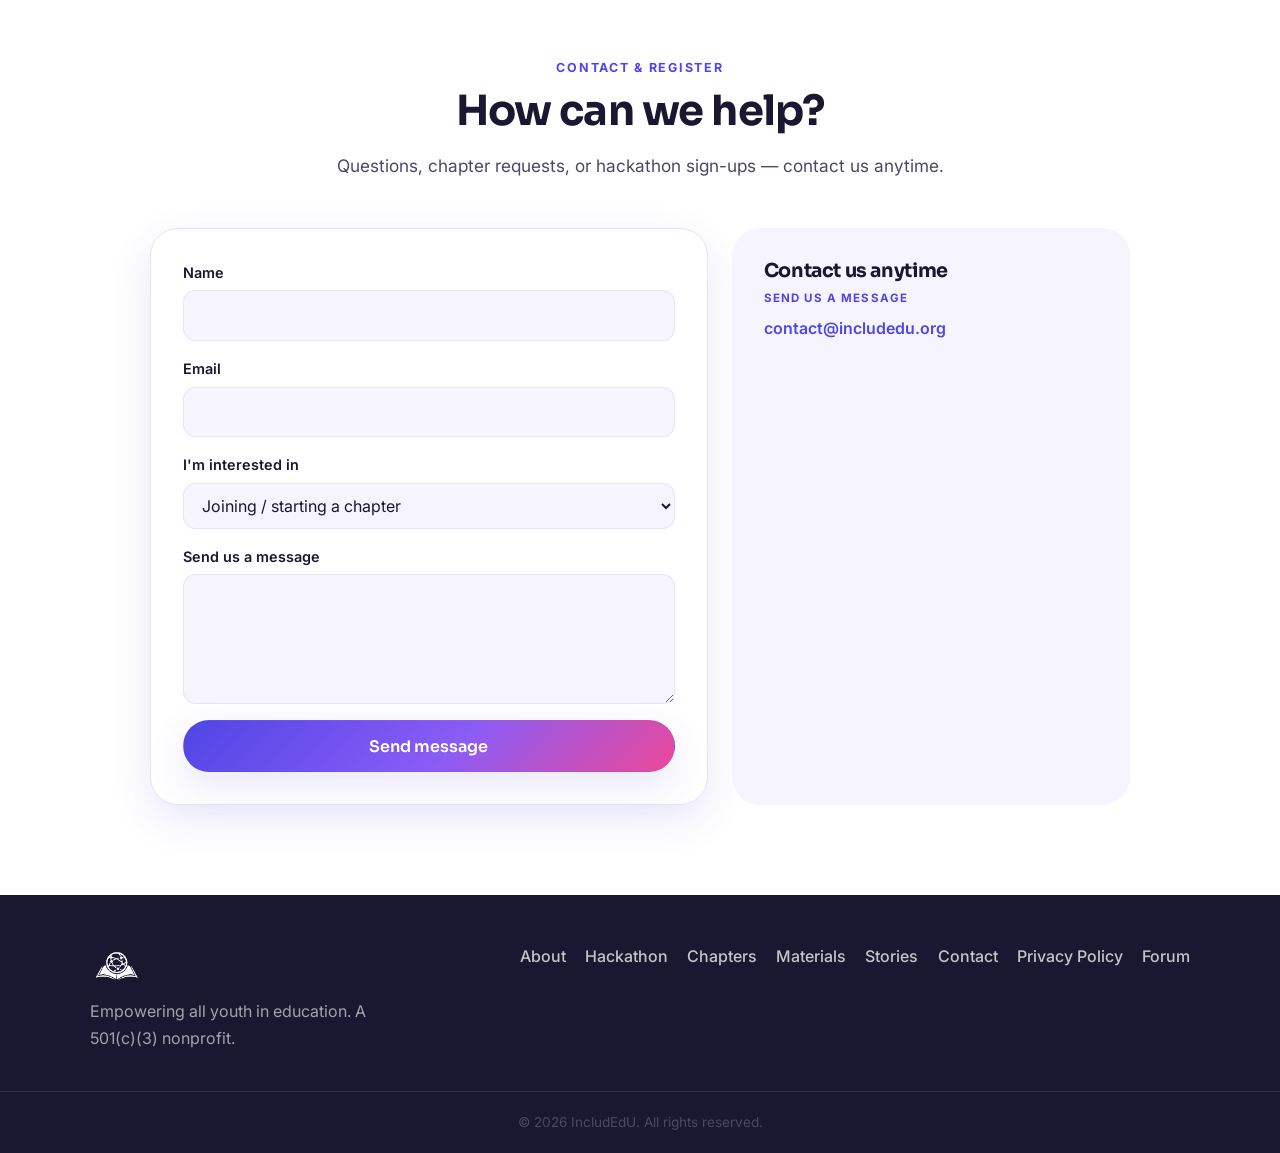
==== commit 9baf80da: "Update hackathon prizes and judging panel - Remove Community Choice Award; prize pool $3,500 → $3,00" ====
--- a/index.html
+++ b/index.html
@@ -26,7 +26,7 @@
   <div class="announce" role="region" aria-label="Announcement">
     <div class="announce__inner">
       <span class="announce__tag">New</span>
-      <span>IncludAI: The Neurodiversity Hackathon · Aug 2–9, 2026 · $3,500 in prizes —</span>
+      <span>IncludAI: The Neurodiversity Hackathon · Aug 2–9, 2026 · $3,000 in prizes —</span>
       <a href="hackathon.html">Full details &amp; register →</a>
     </div>
   </div>
@@ -177,7 +177,7 @@
           <div class="meta-item"><span class="meta-item__label">Build Period</span><span class="meta-item__value">Aug 2–9, 2026</span></div>
           <div class="meta-item"><span class="meta-item__label">Format</span><span class="meta-item__value">Virtual · 1 week</span></div>
           <div class="meta-item"><span class="meta-item__label">Who</span><span class="meta-item__value">Students worldwide, all levels</span></div>
-          <div class="meta-item"><span class="meta-item__label">Prize Pool</span><span class="meta-item__value">$3,500</span></div>
+          <div class="meta-item"><span class="meta-item__label">Prize Pool</span><span class="meta-item__value">$3,000</span></div>
         </div>
 
         <div class="hackathon__tracks">
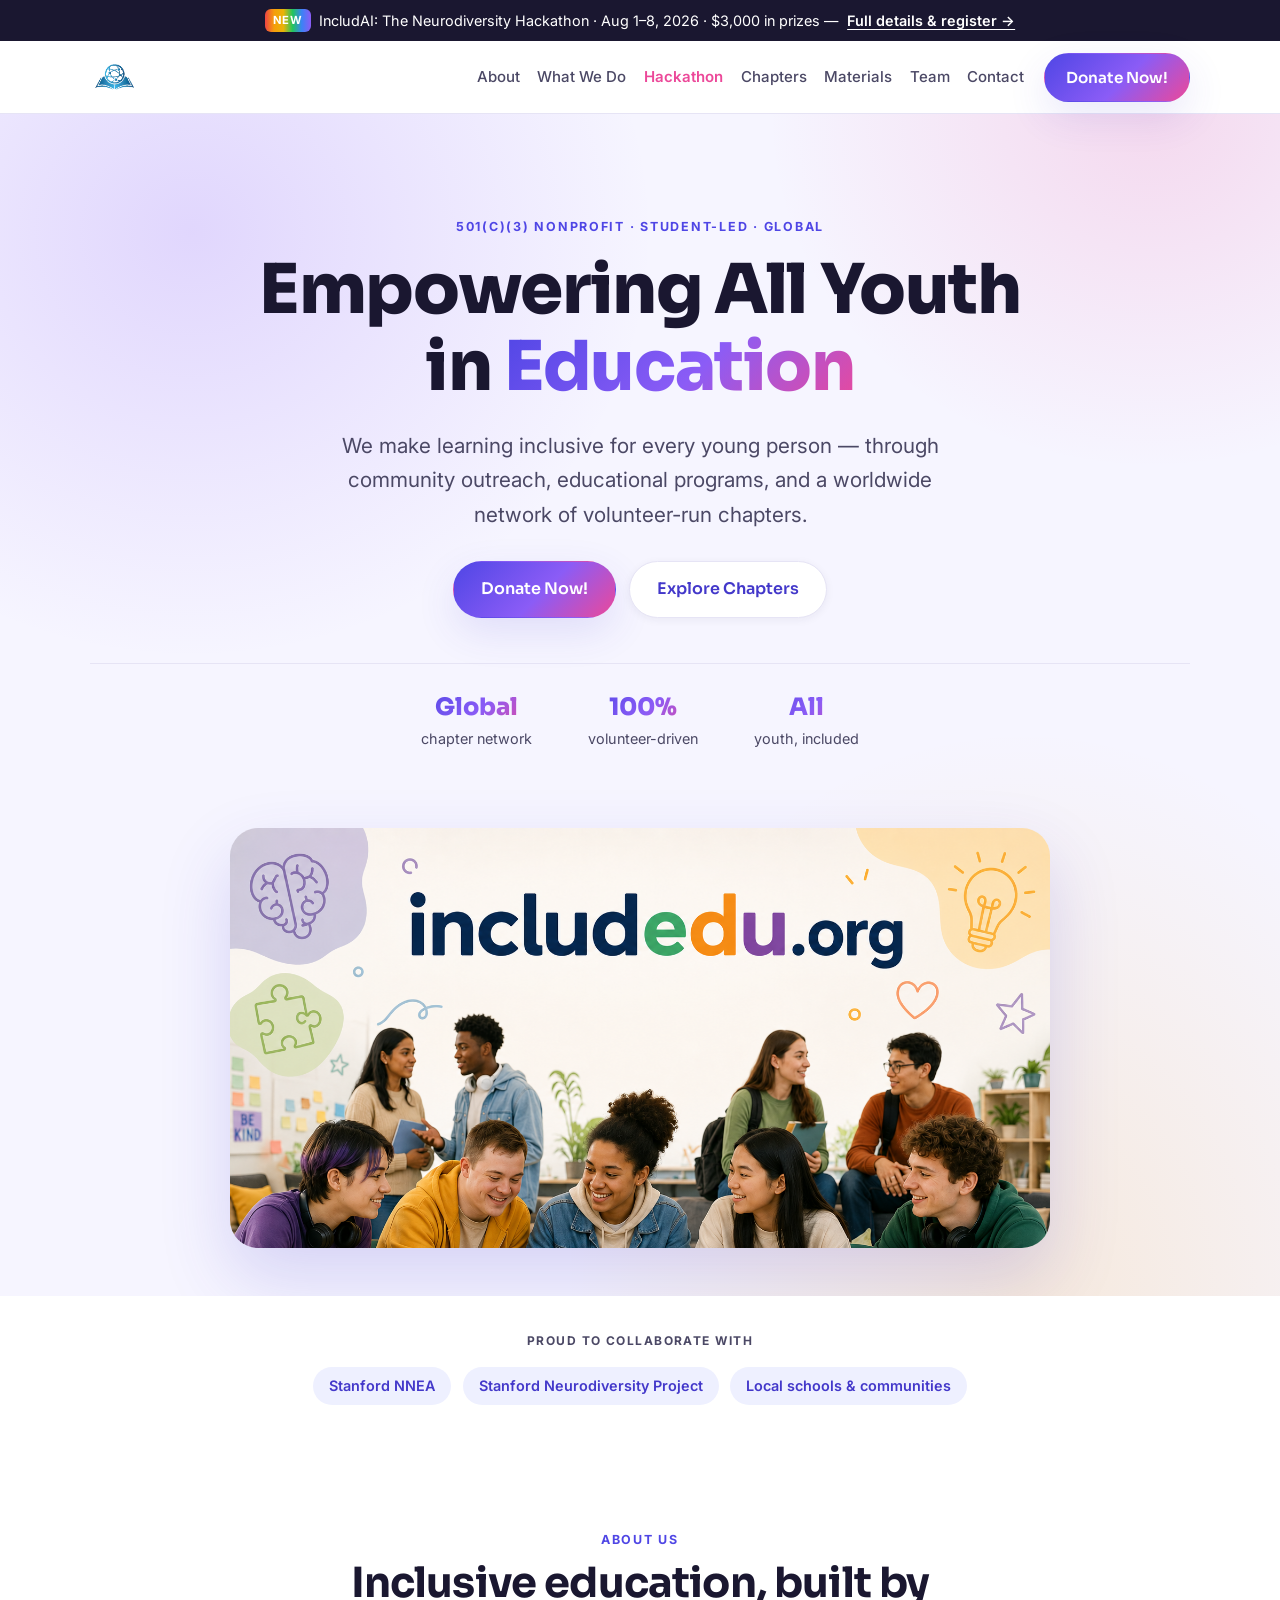
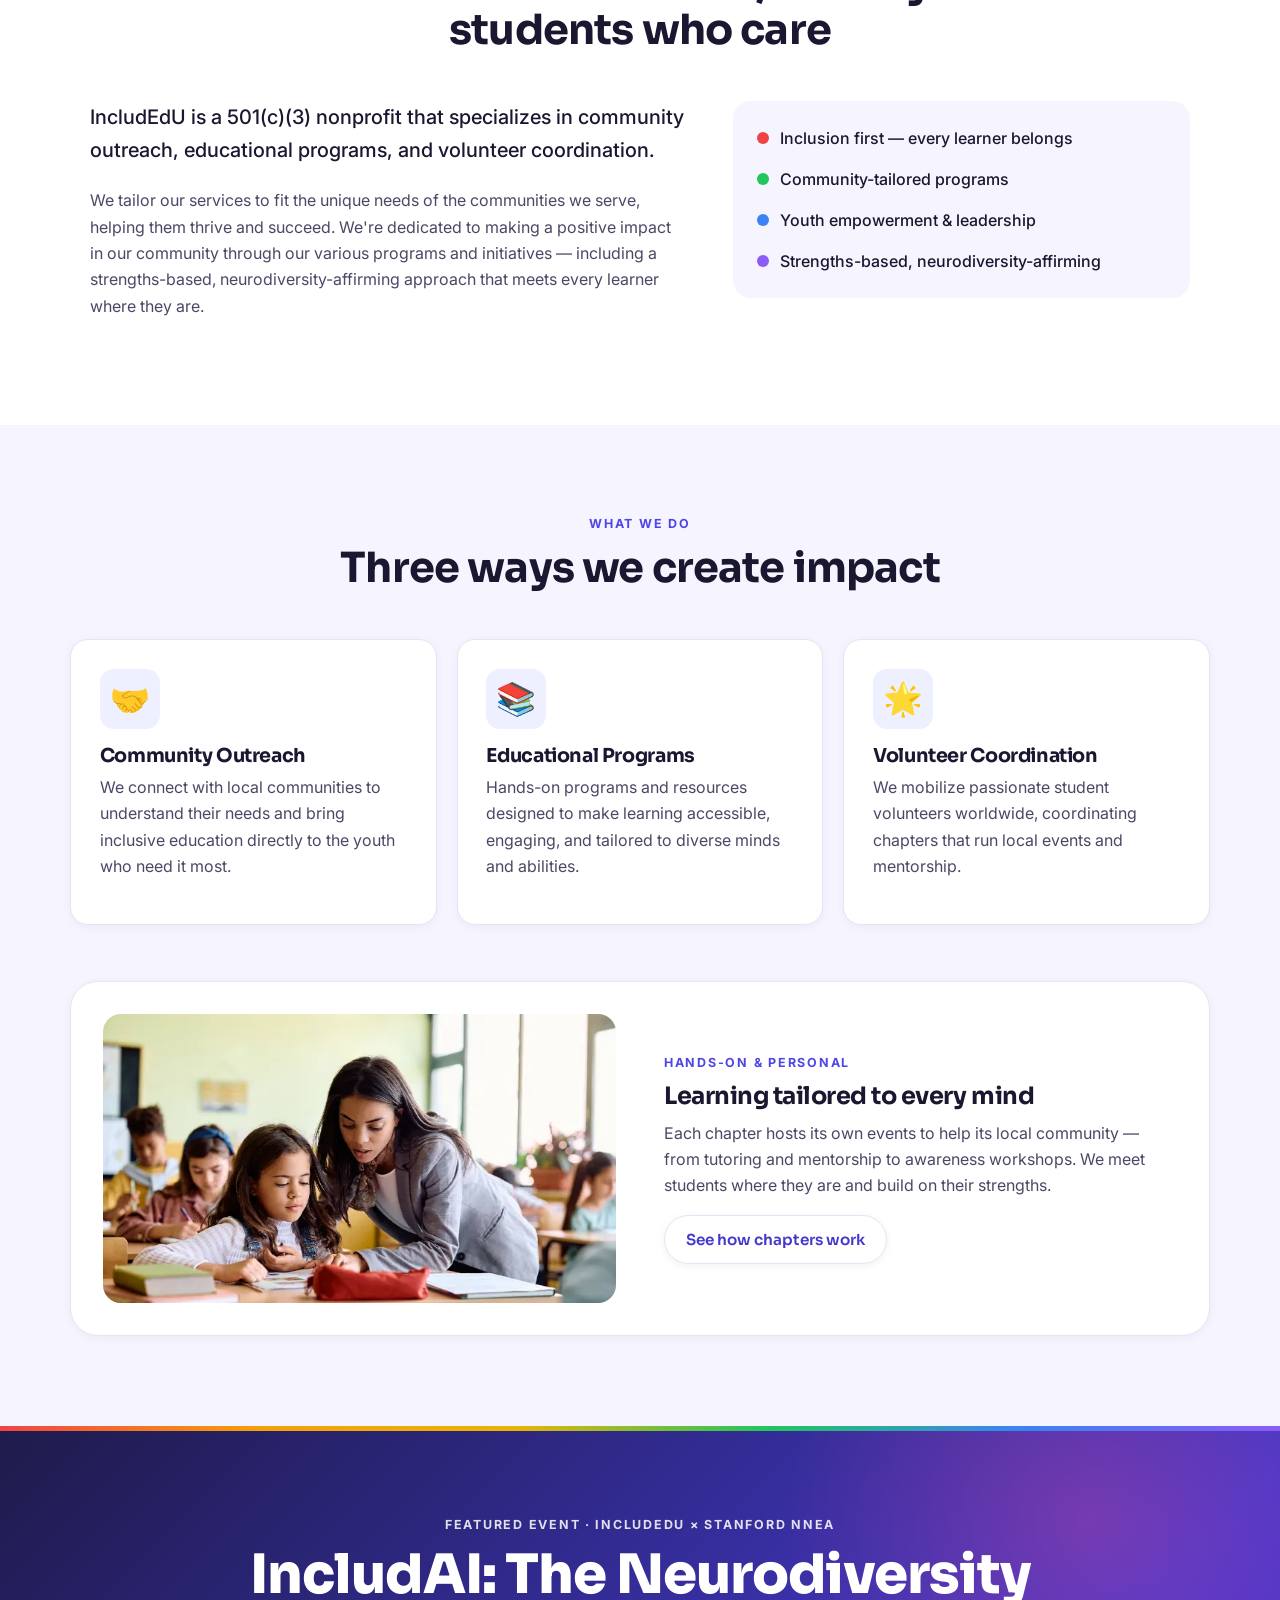
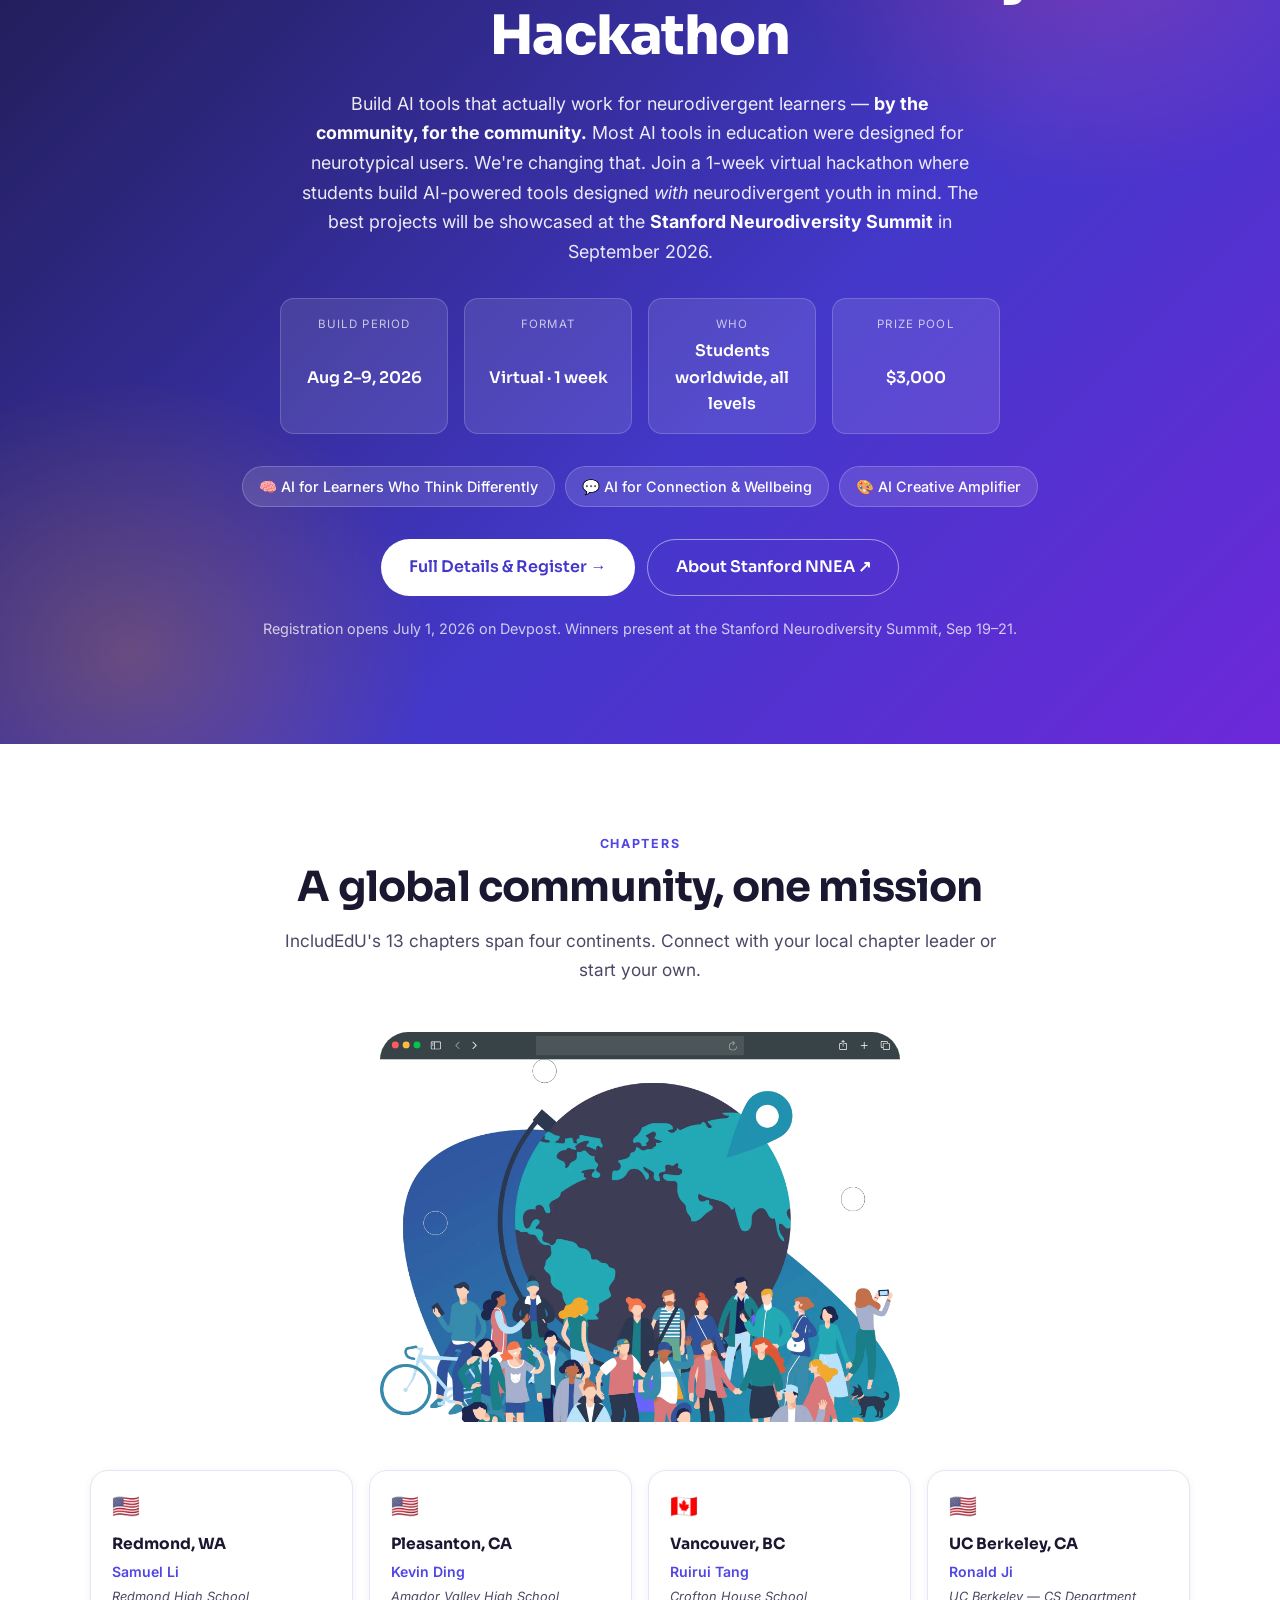
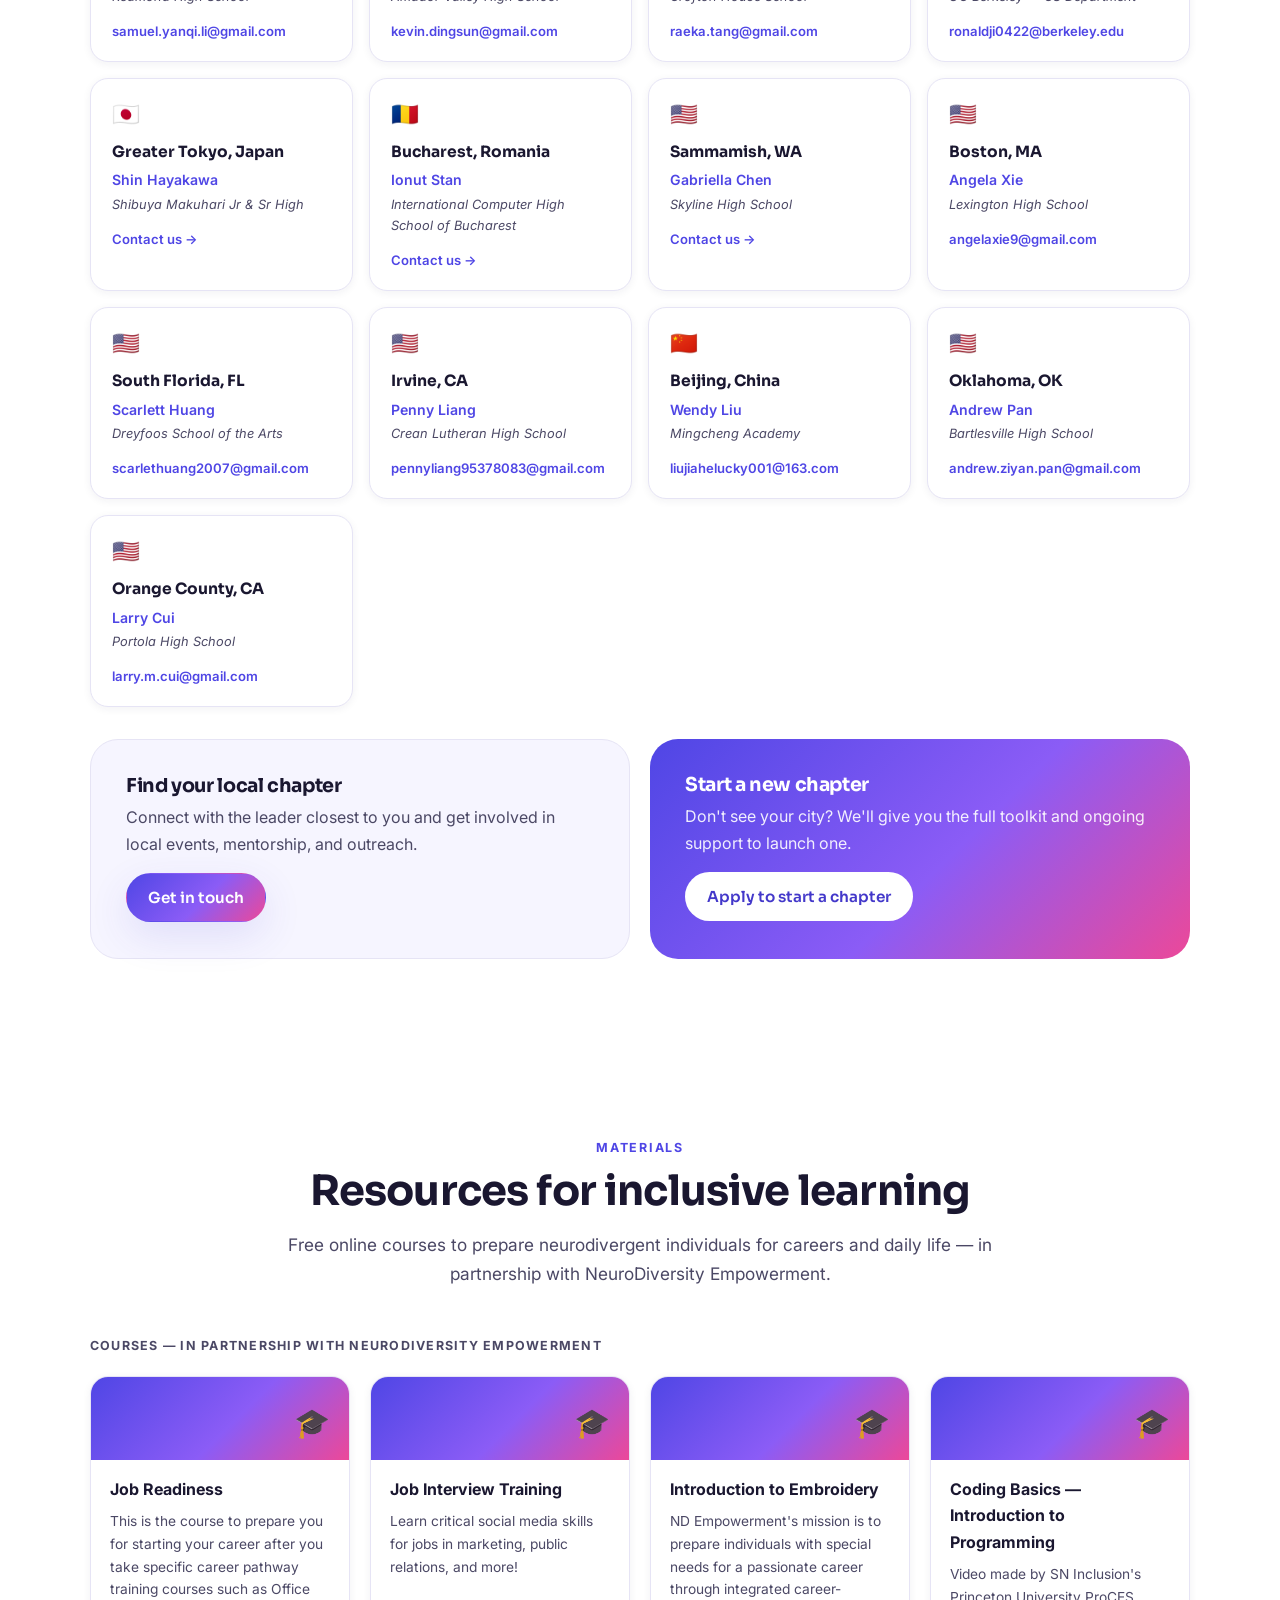
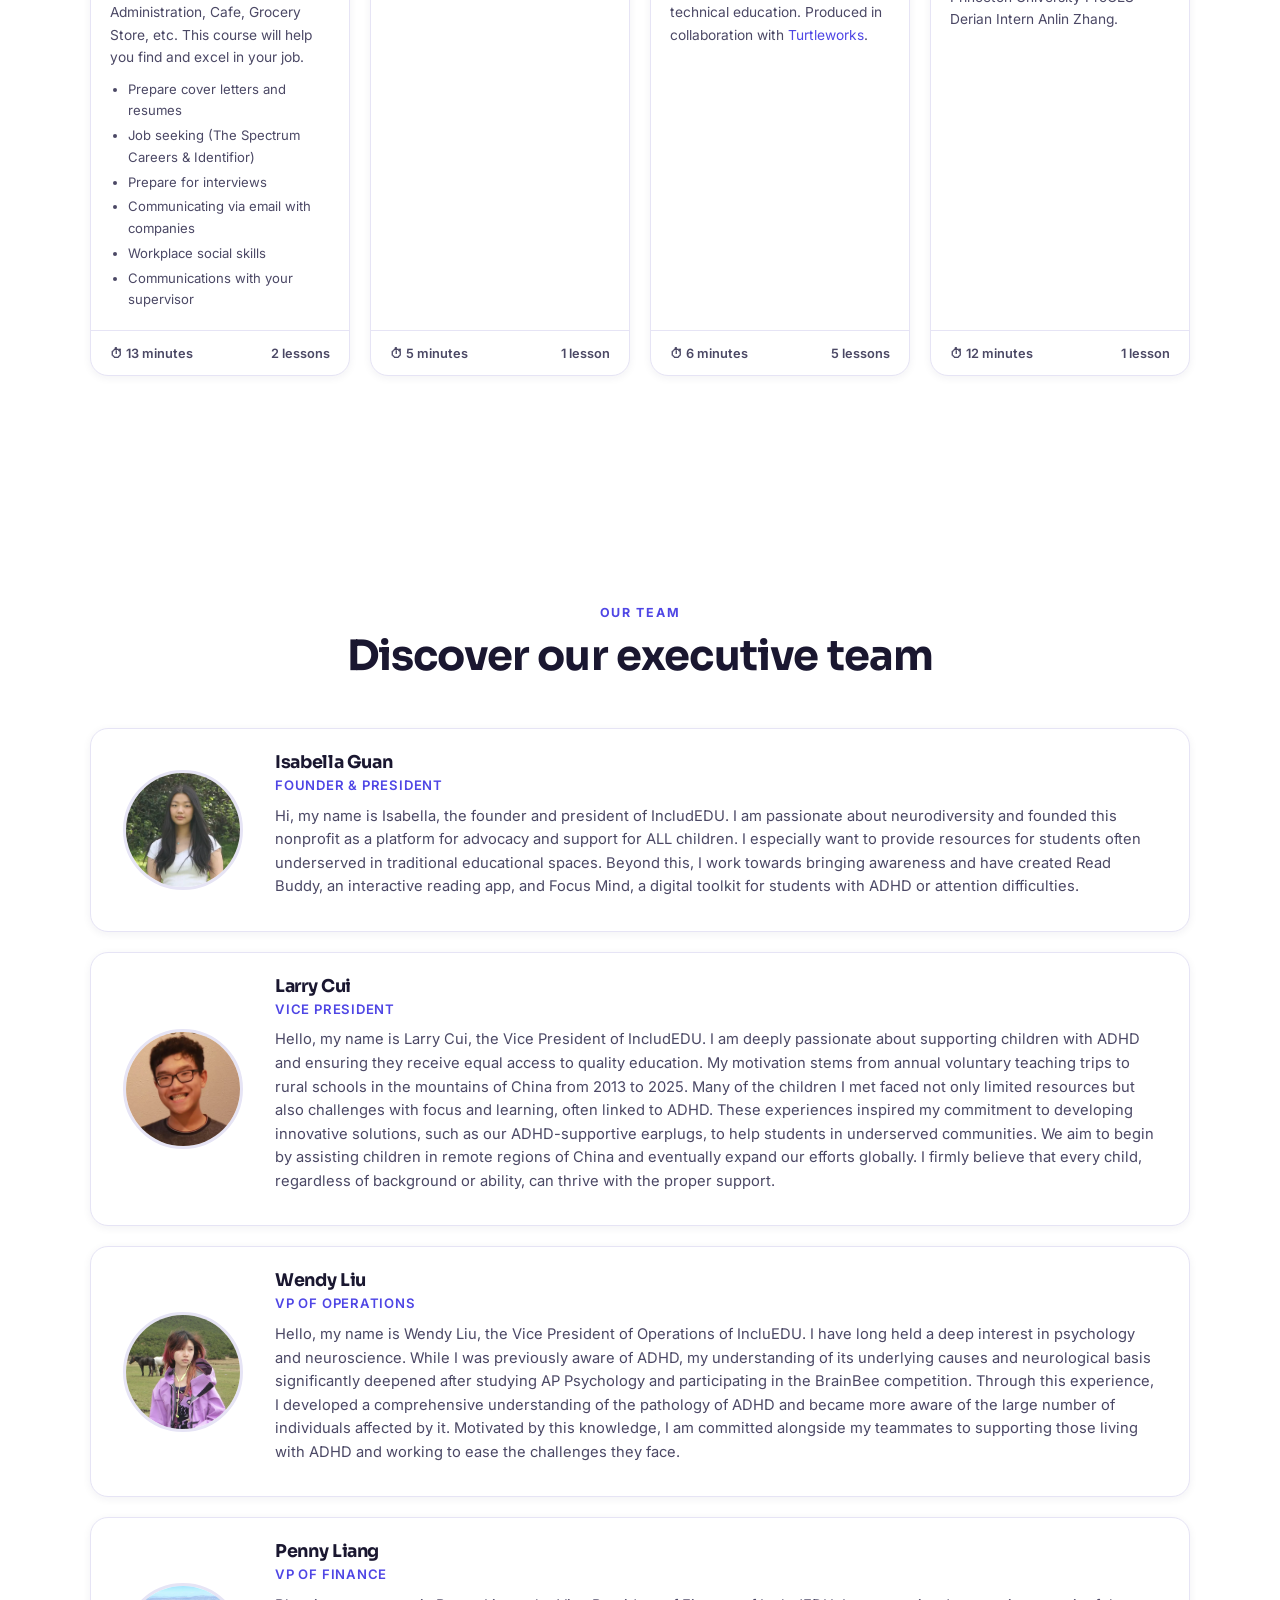
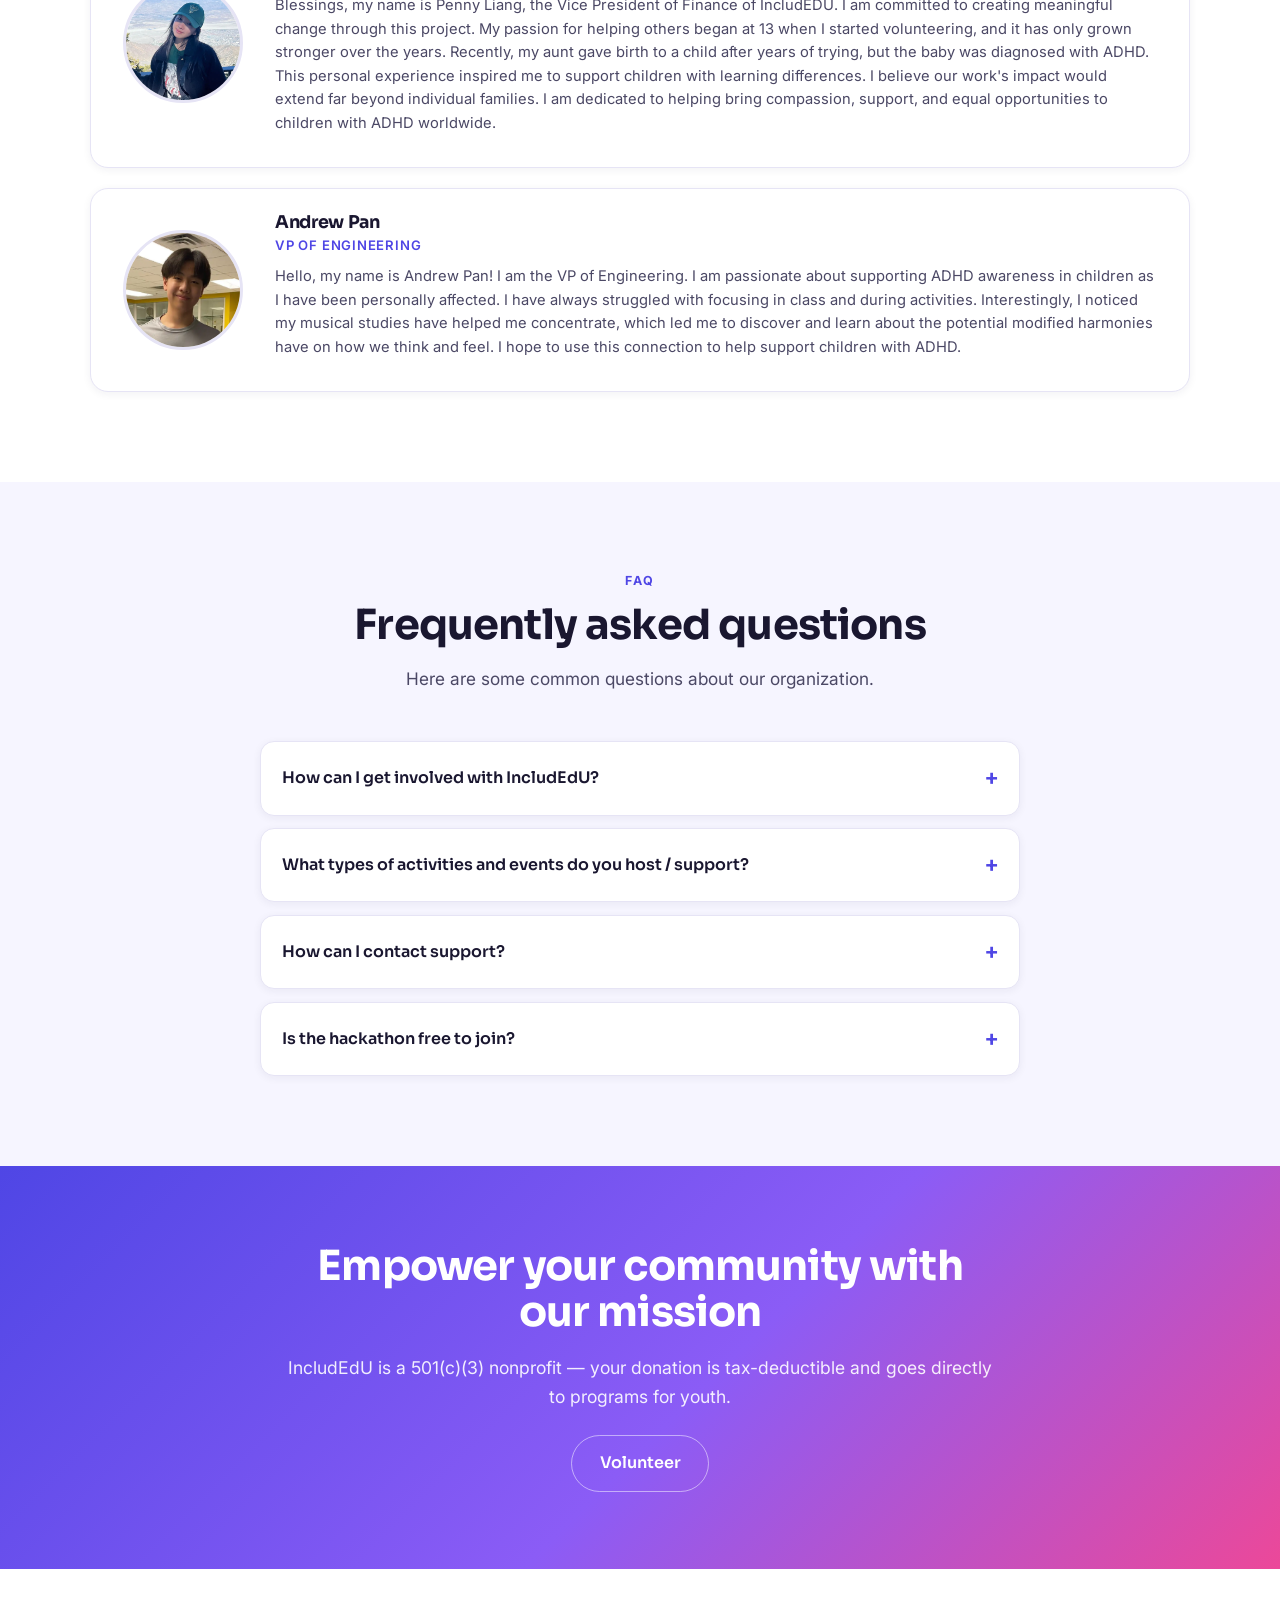
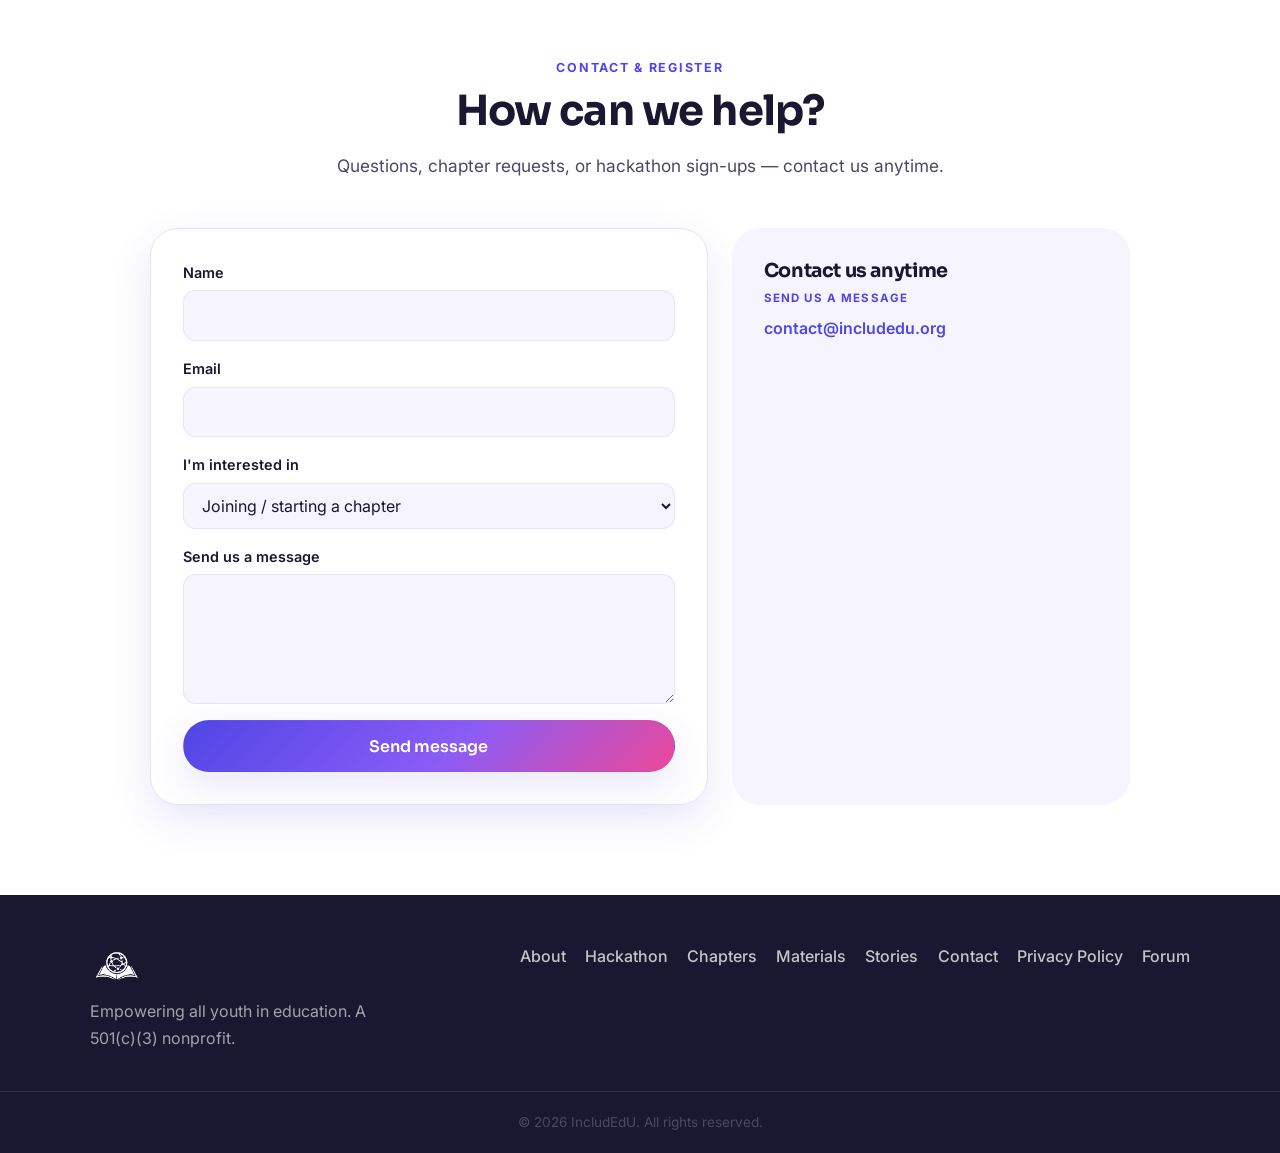
==== commit f81e4d17: "change index.html time range" ====
--- a/index.html
+++ b/index.html
@@ -26,7 +26,7 @@
   <div class="announce" role="region" aria-label="Announcement">
     <div class="announce__inner">
       <span class="announce__tag">New</span>
-      <span>IncludAI: The Neurodiversity Hackathon · Aug 2–9, 2026 · $3,000 in prizes —</span>
+      <span>IncludAI: The Neurodiversity Hackathon · Aug 1–8, 2026 · $3,000 in prizes —</span>
       <a href="hackathon.html">Full details &amp; register →</a>
     </div>
   </div>
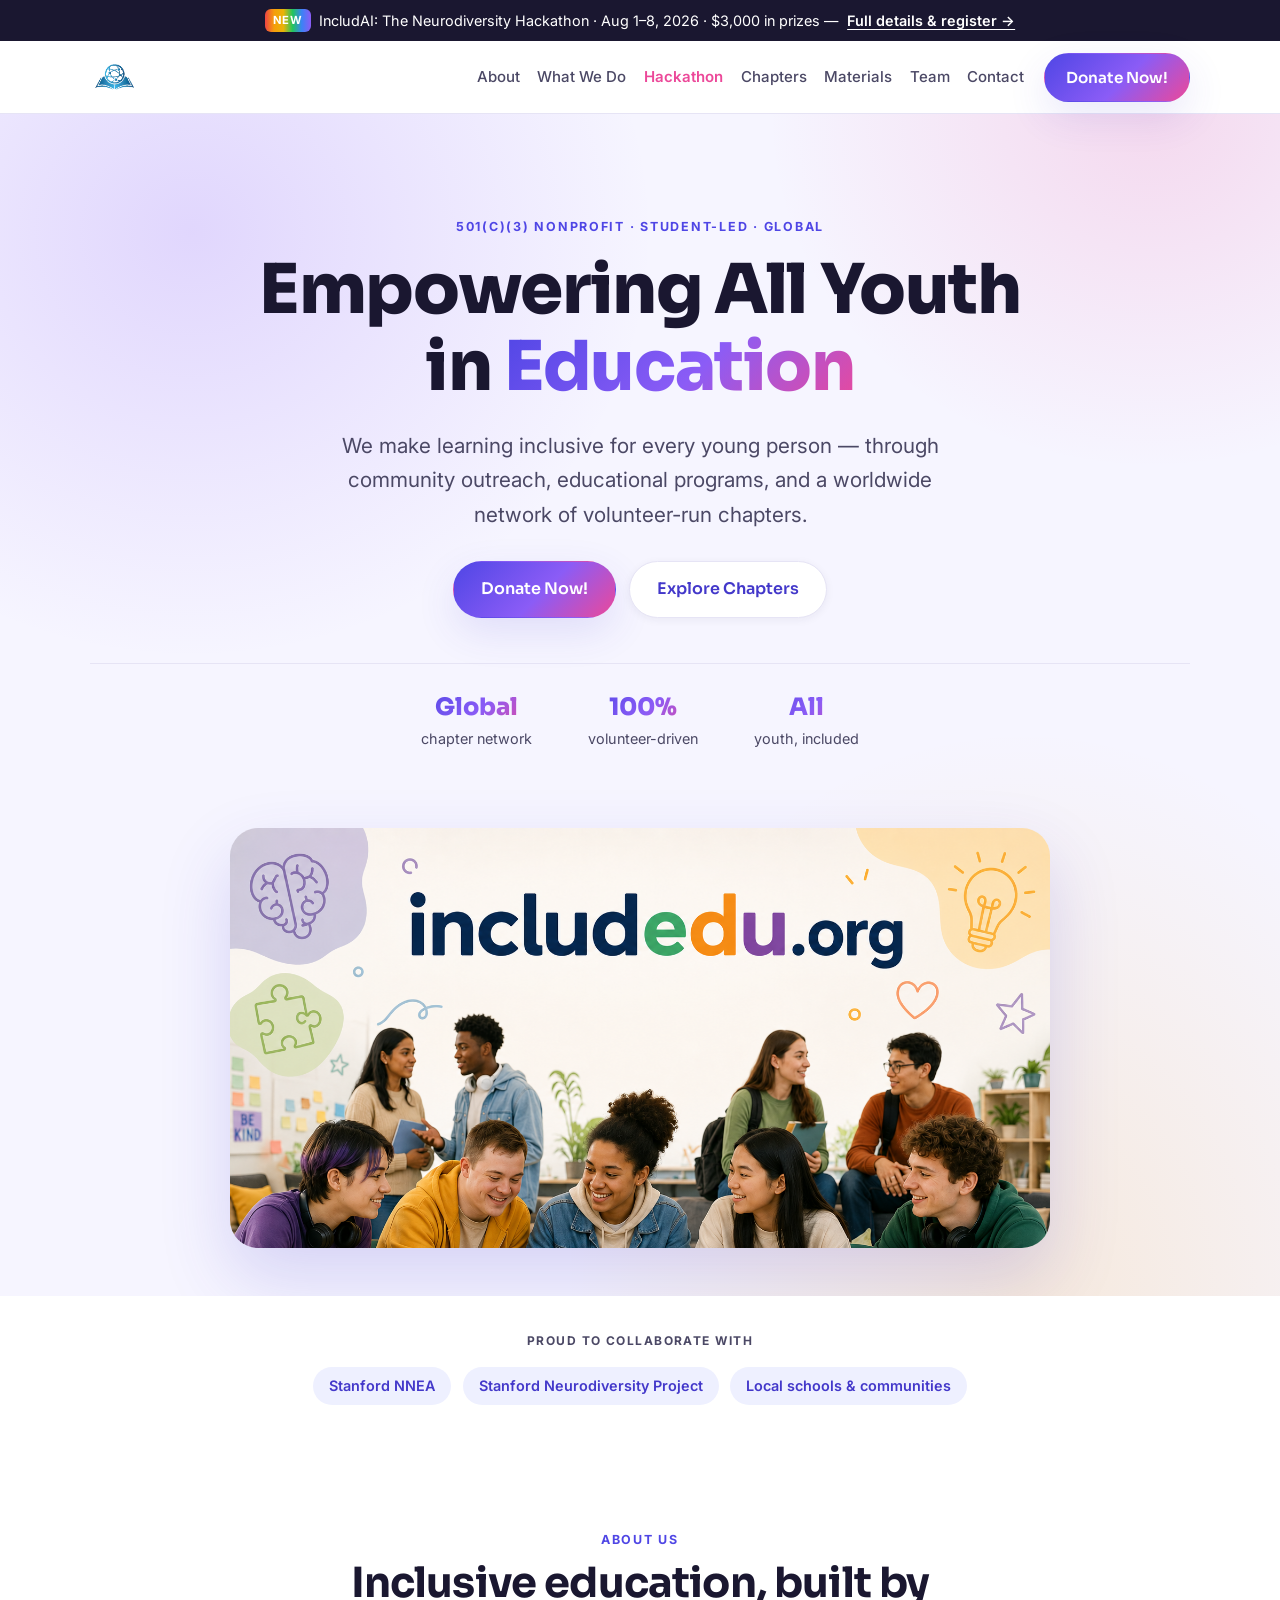
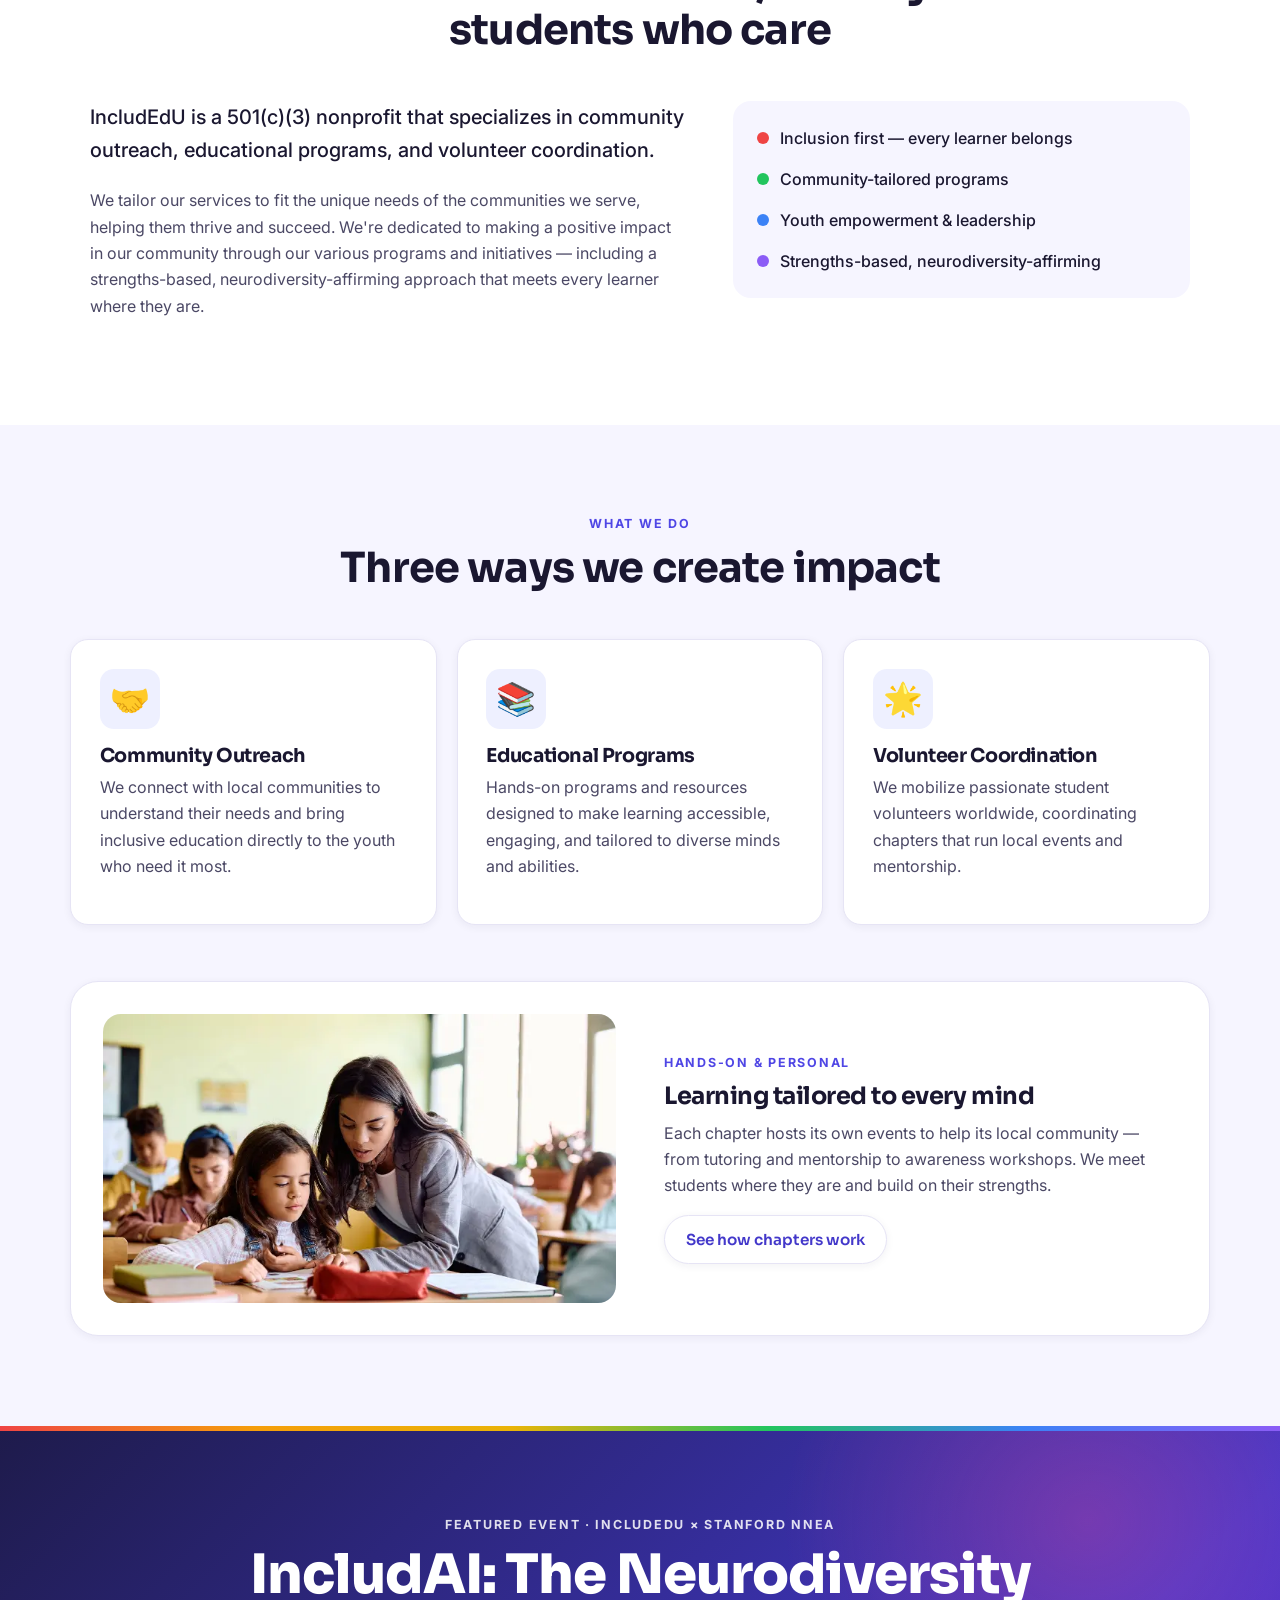
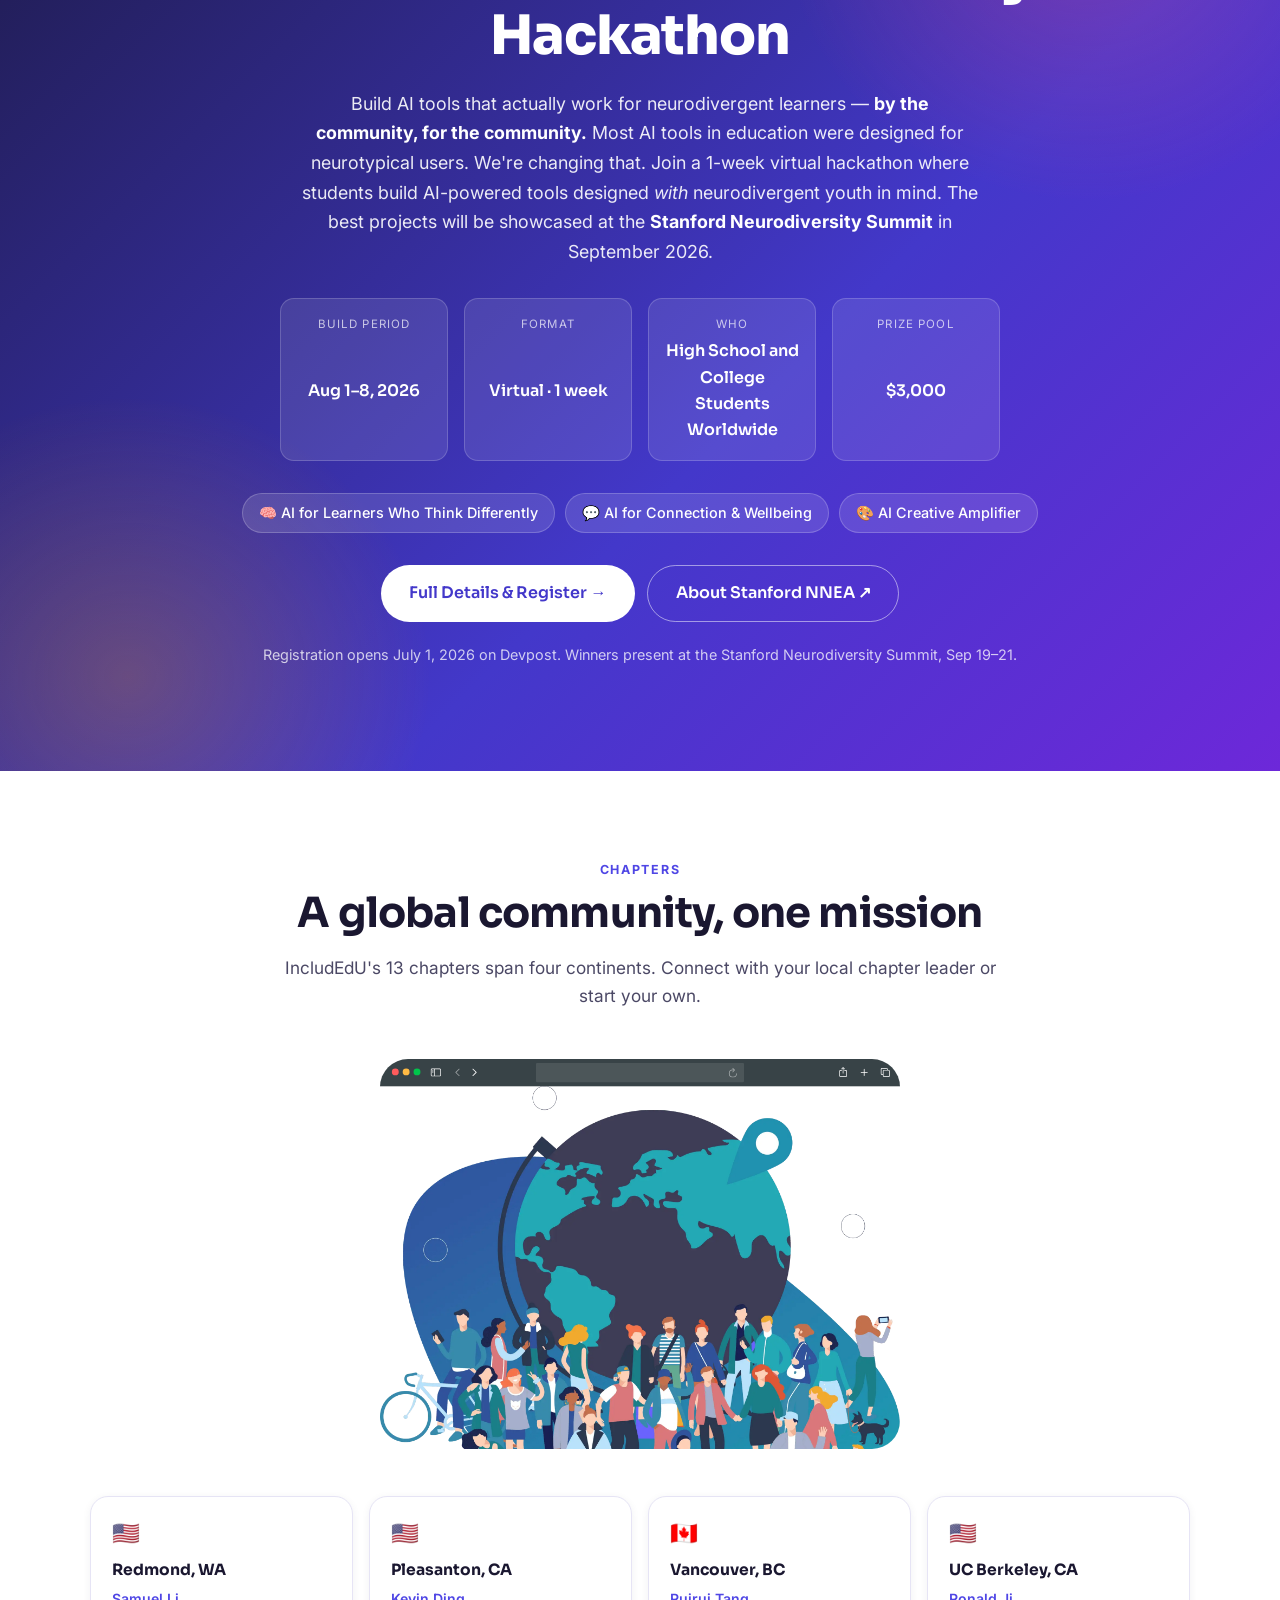
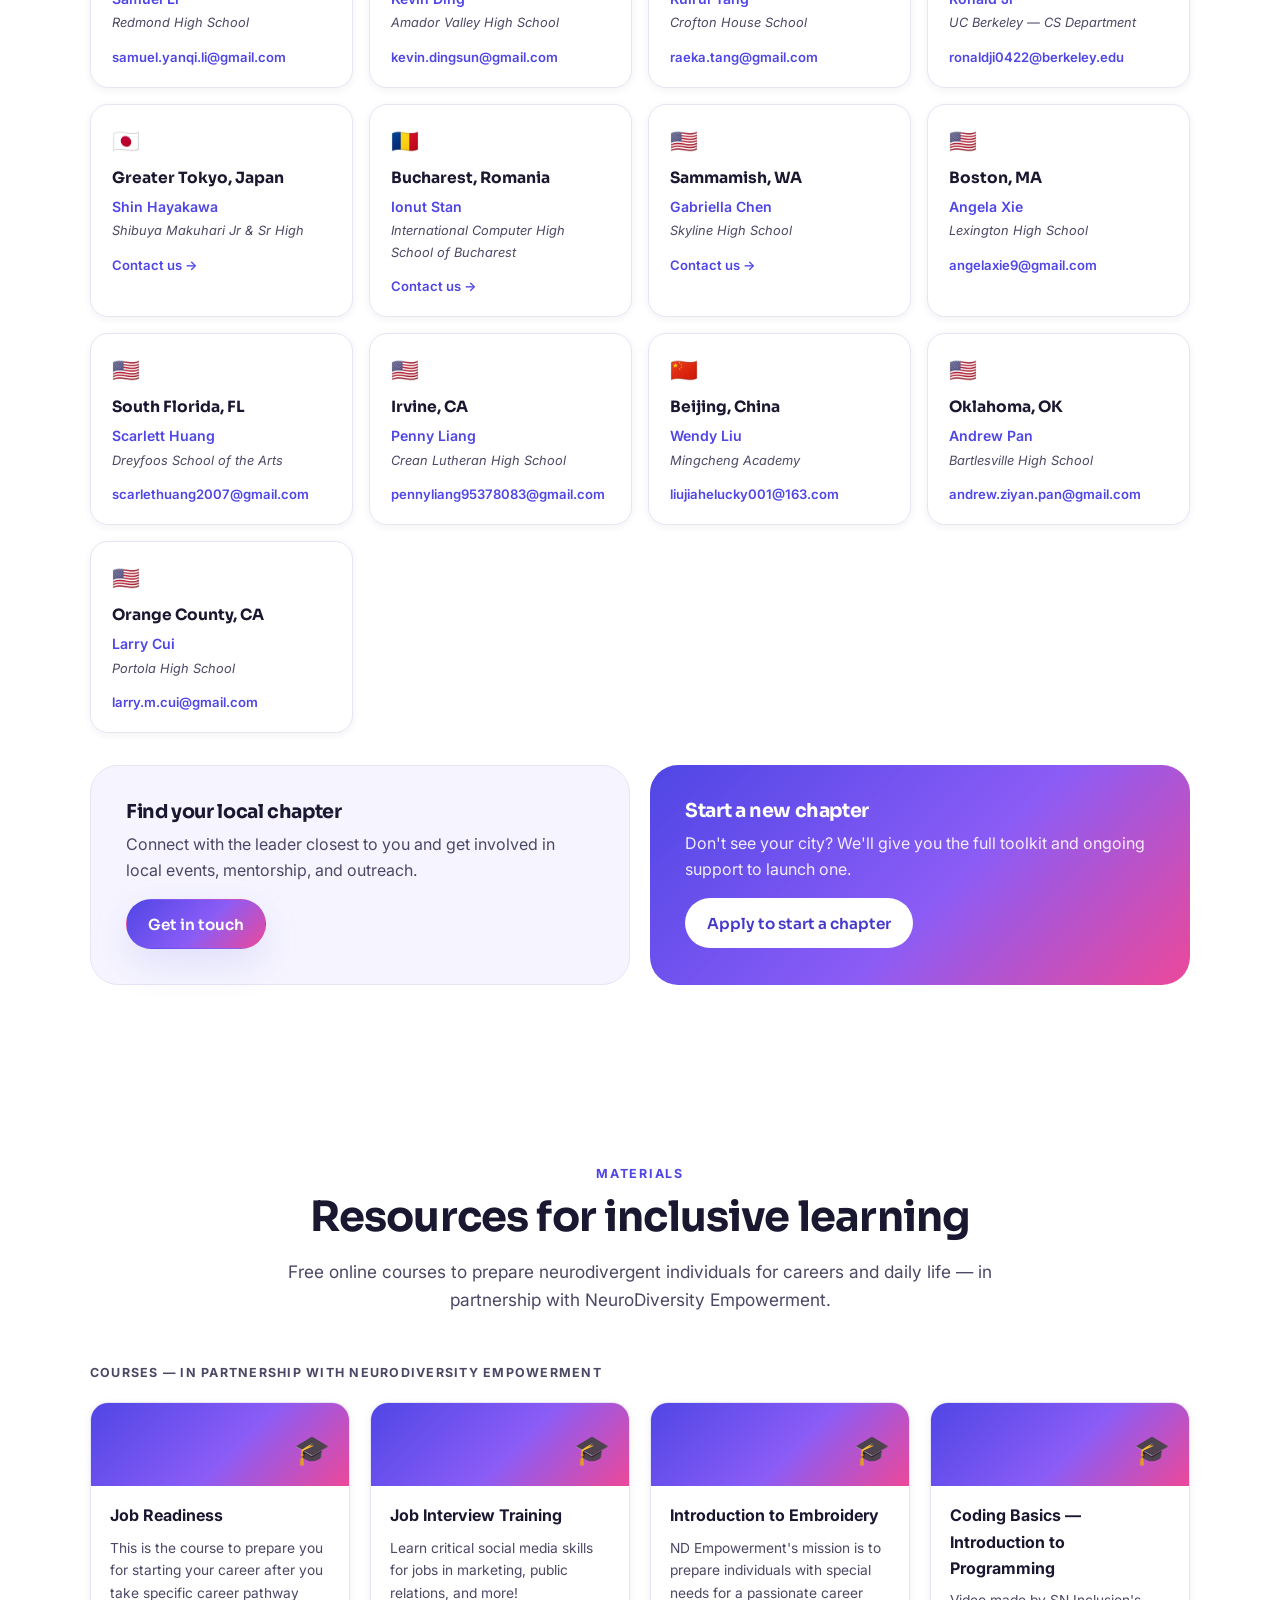
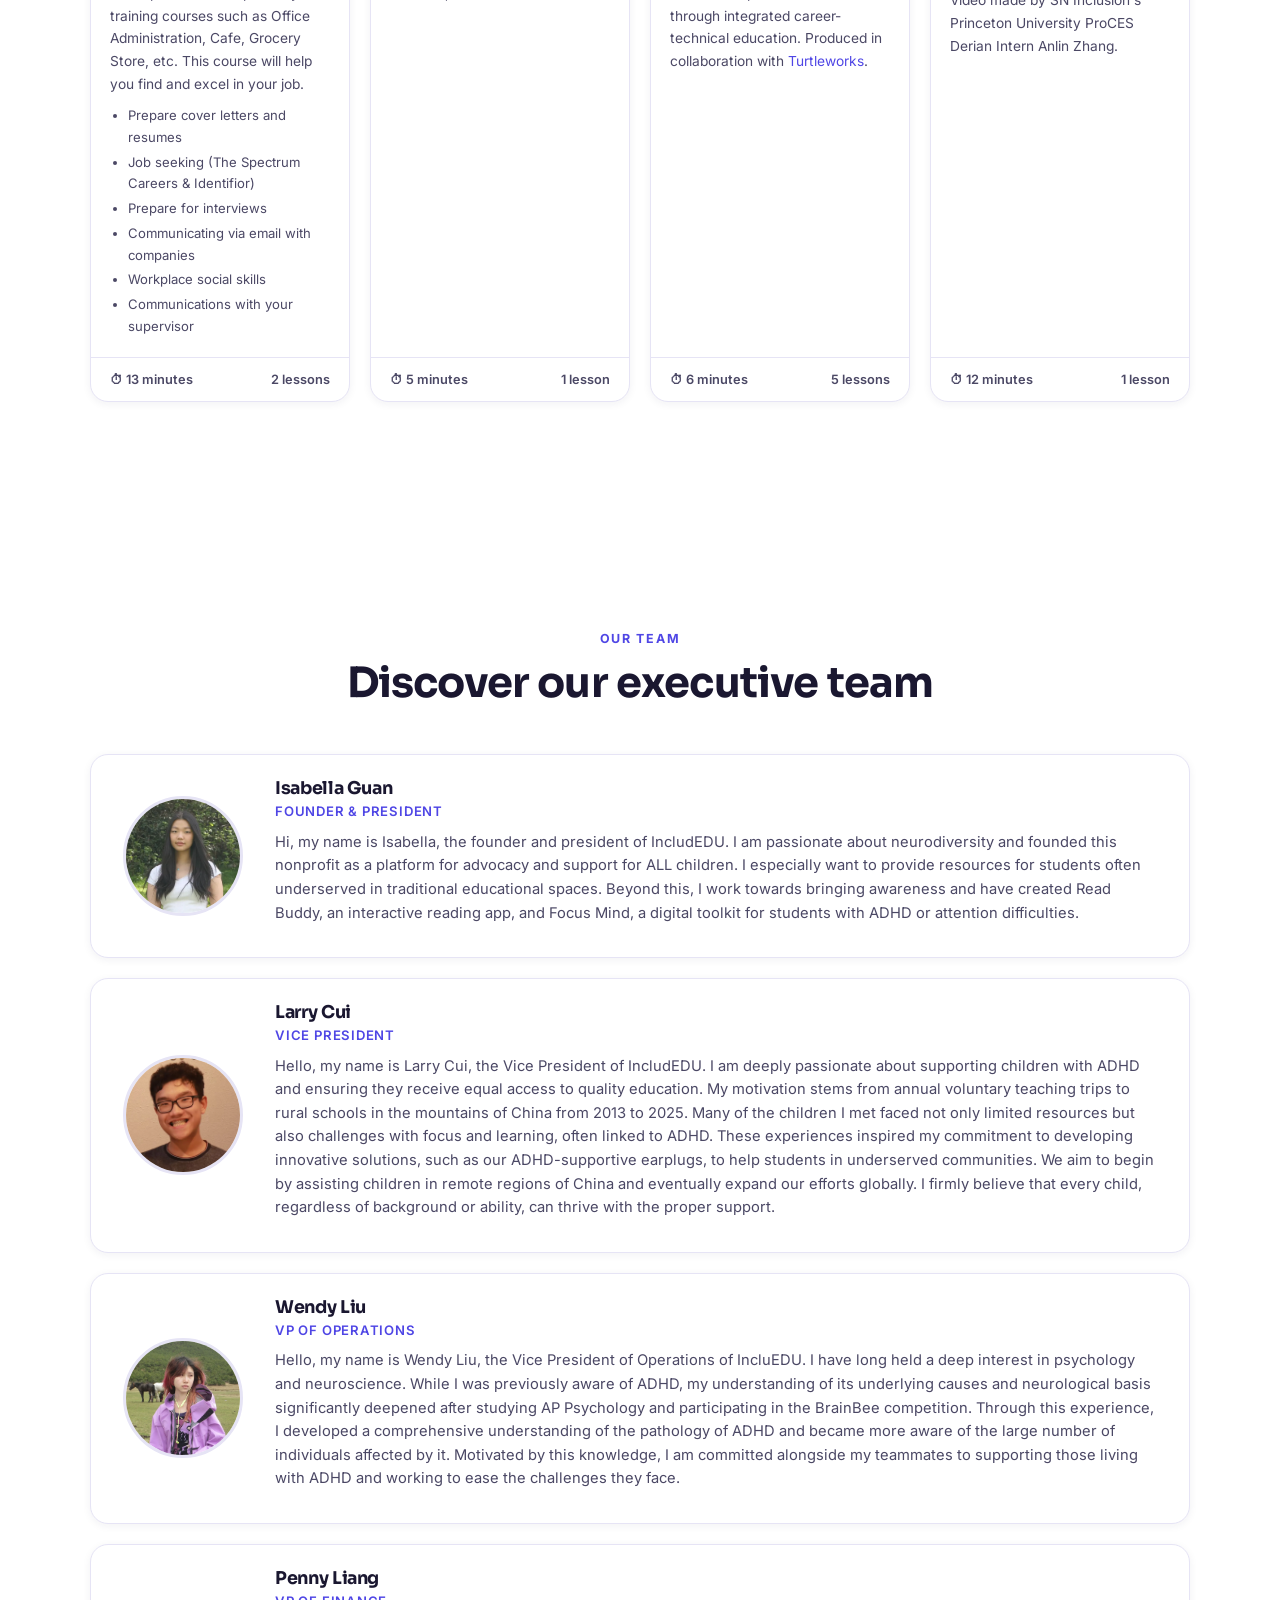
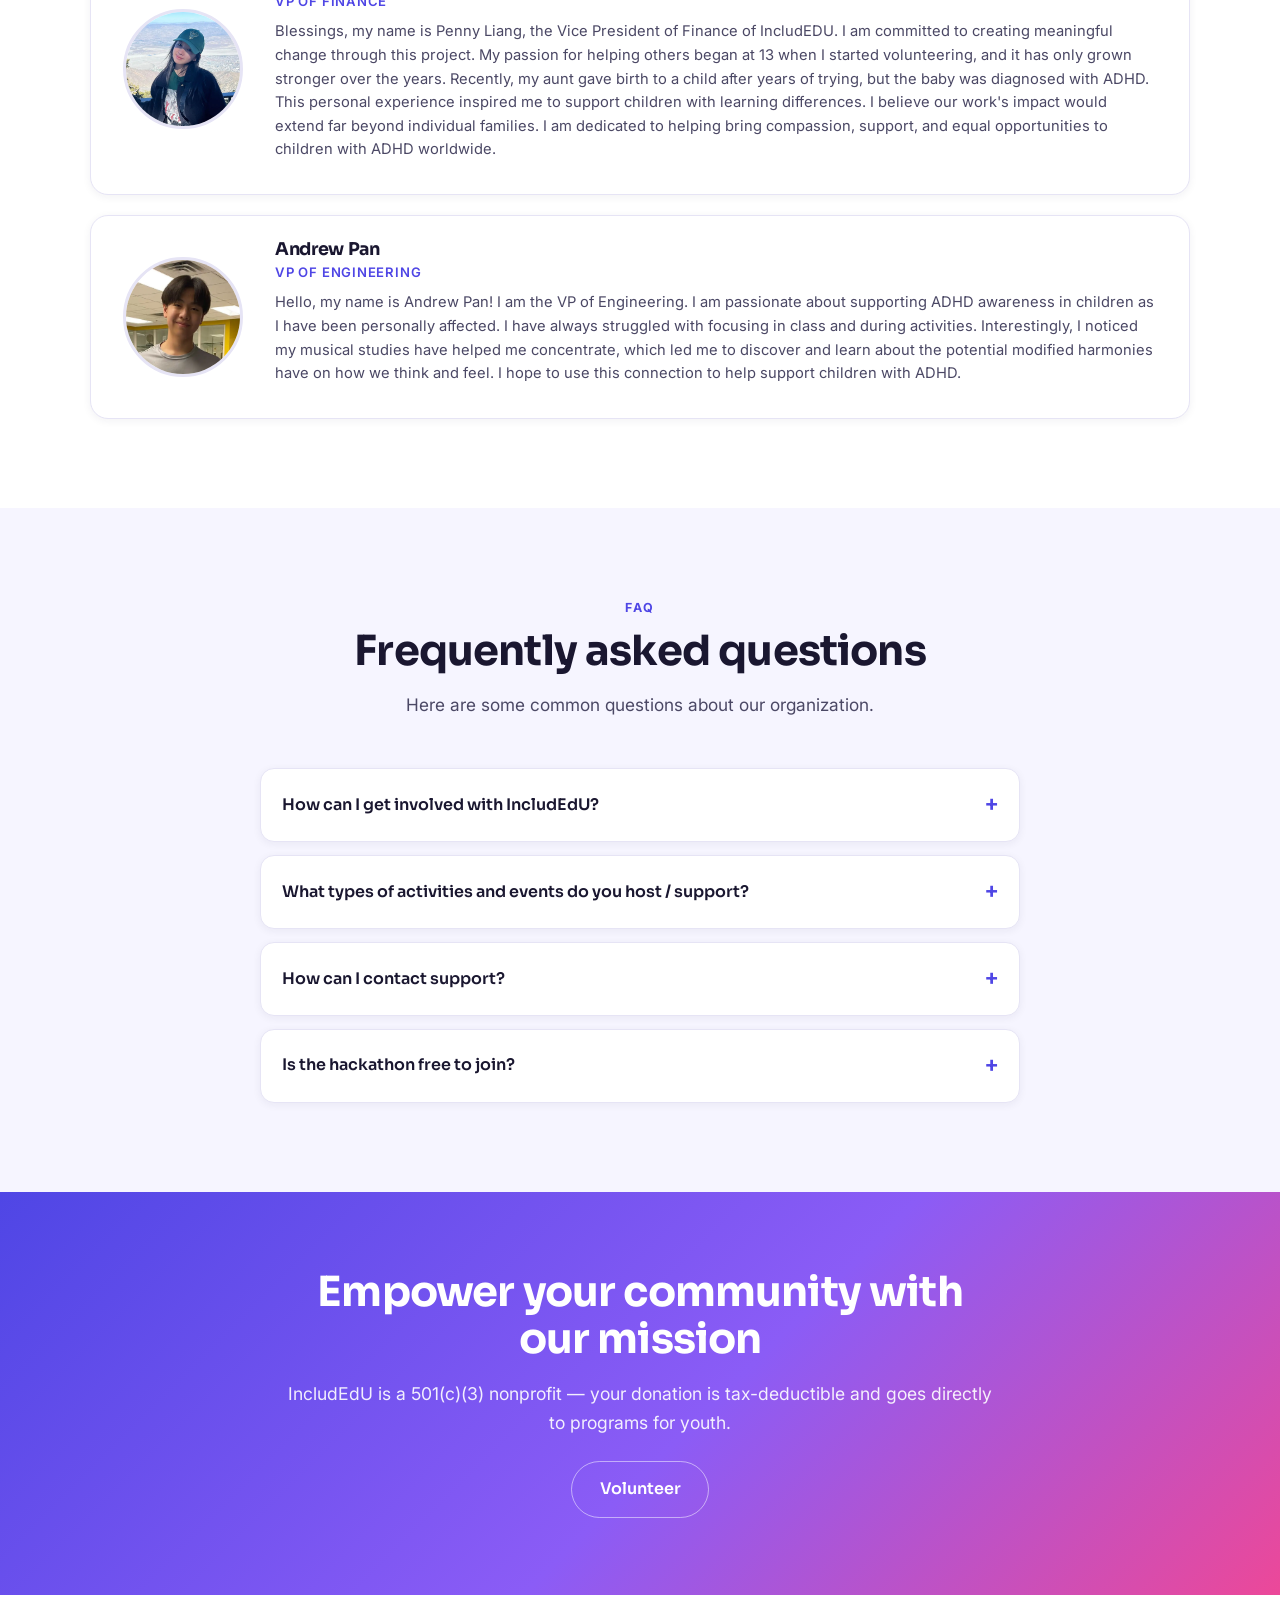
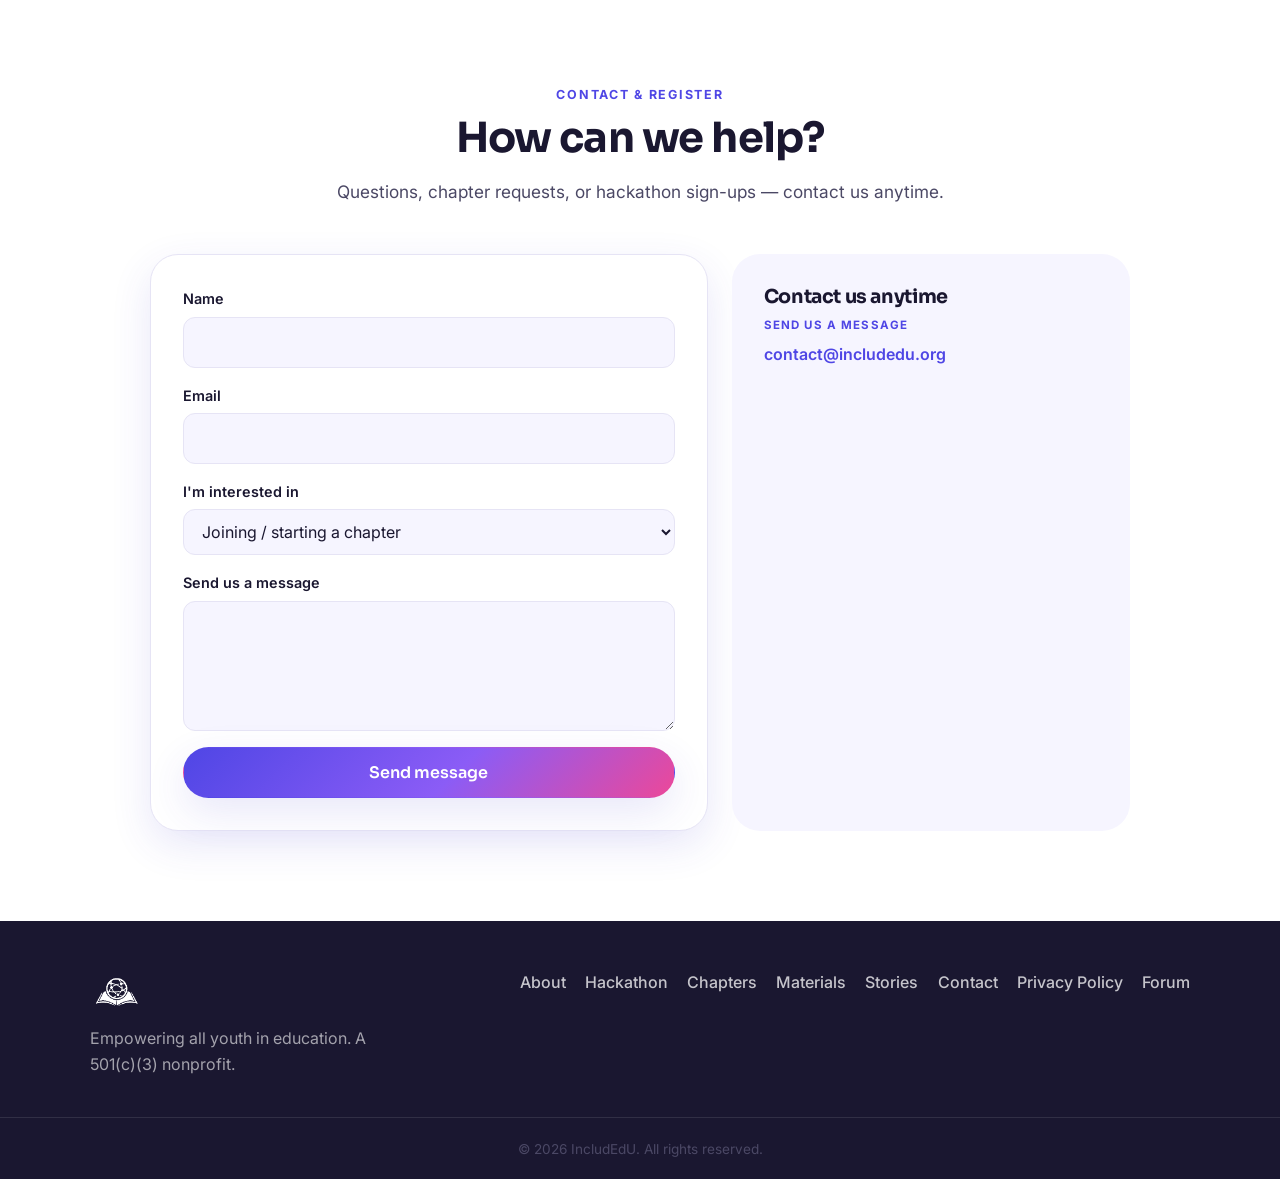
==== commit c28ea84d: "change date" ====
--- a/index.html
+++ b/index.html
@@ -174,9 +174,9 @@
         </p>
 
         <div class="hackathon__meta">
-          <div class="meta-item"><span class="meta-item__label">Build Period</span><span class="meta-item__value">Aug 2–9, 2026</span></div>
+          <div class="meta-item"><span class="meta-item__label">Build Period</span><span class="meta-item__value">Aug 1–8, 2026</span></div>
           <div class="meta-item"><span class="meta-item__label">Format</span><span class="meta-item__value">Virtual · 1 week</span></div>
-          <div class="meta-item"><span class="meta-item__label">Who</span><span class="meta-item__value">Students worldwide, all levels</span></div>
+          <div class="meta-item"><span class="meta-item__label">Who</span><span class="meta-item__value">High School and College Students Worldwide</span></div>
           <div class="meta-item"><span class="meta-item__label">Prize Pool</span><span class="meta-item__value">$3,000</span></div>
         </div>
 
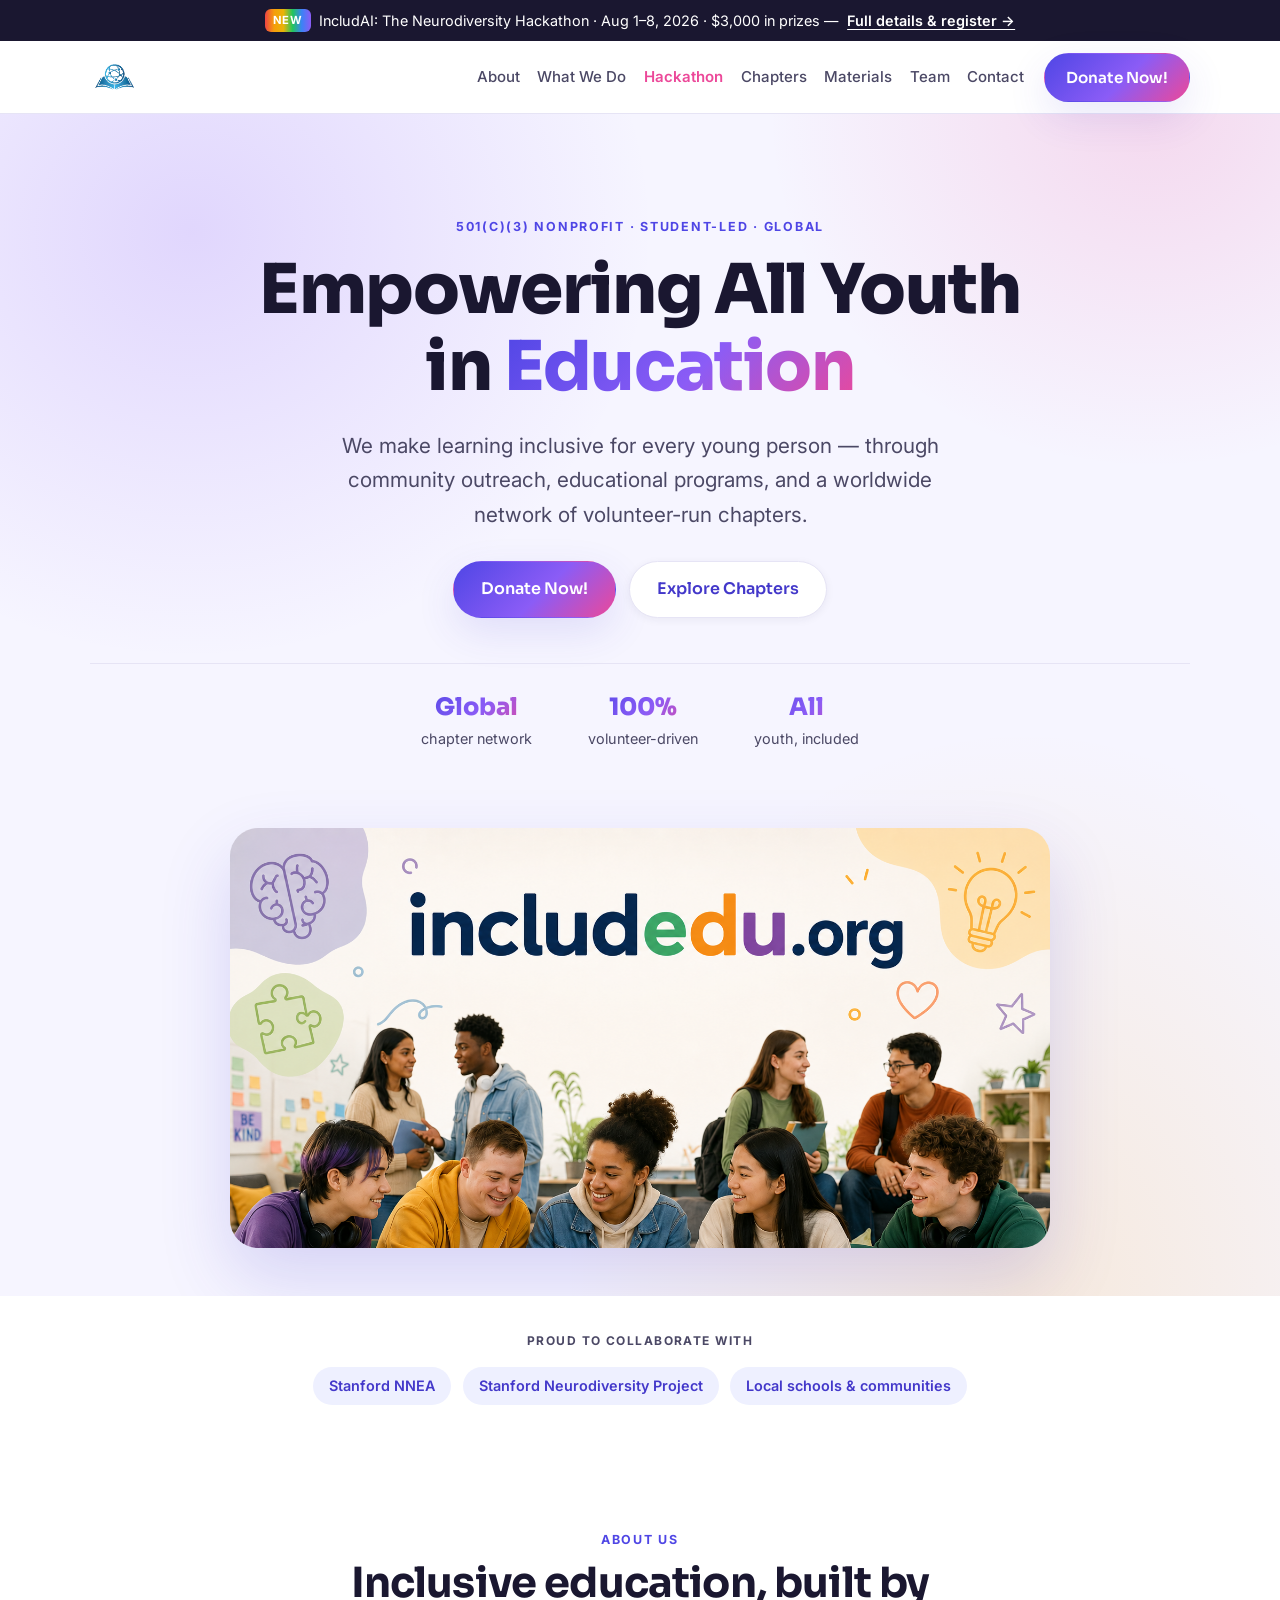
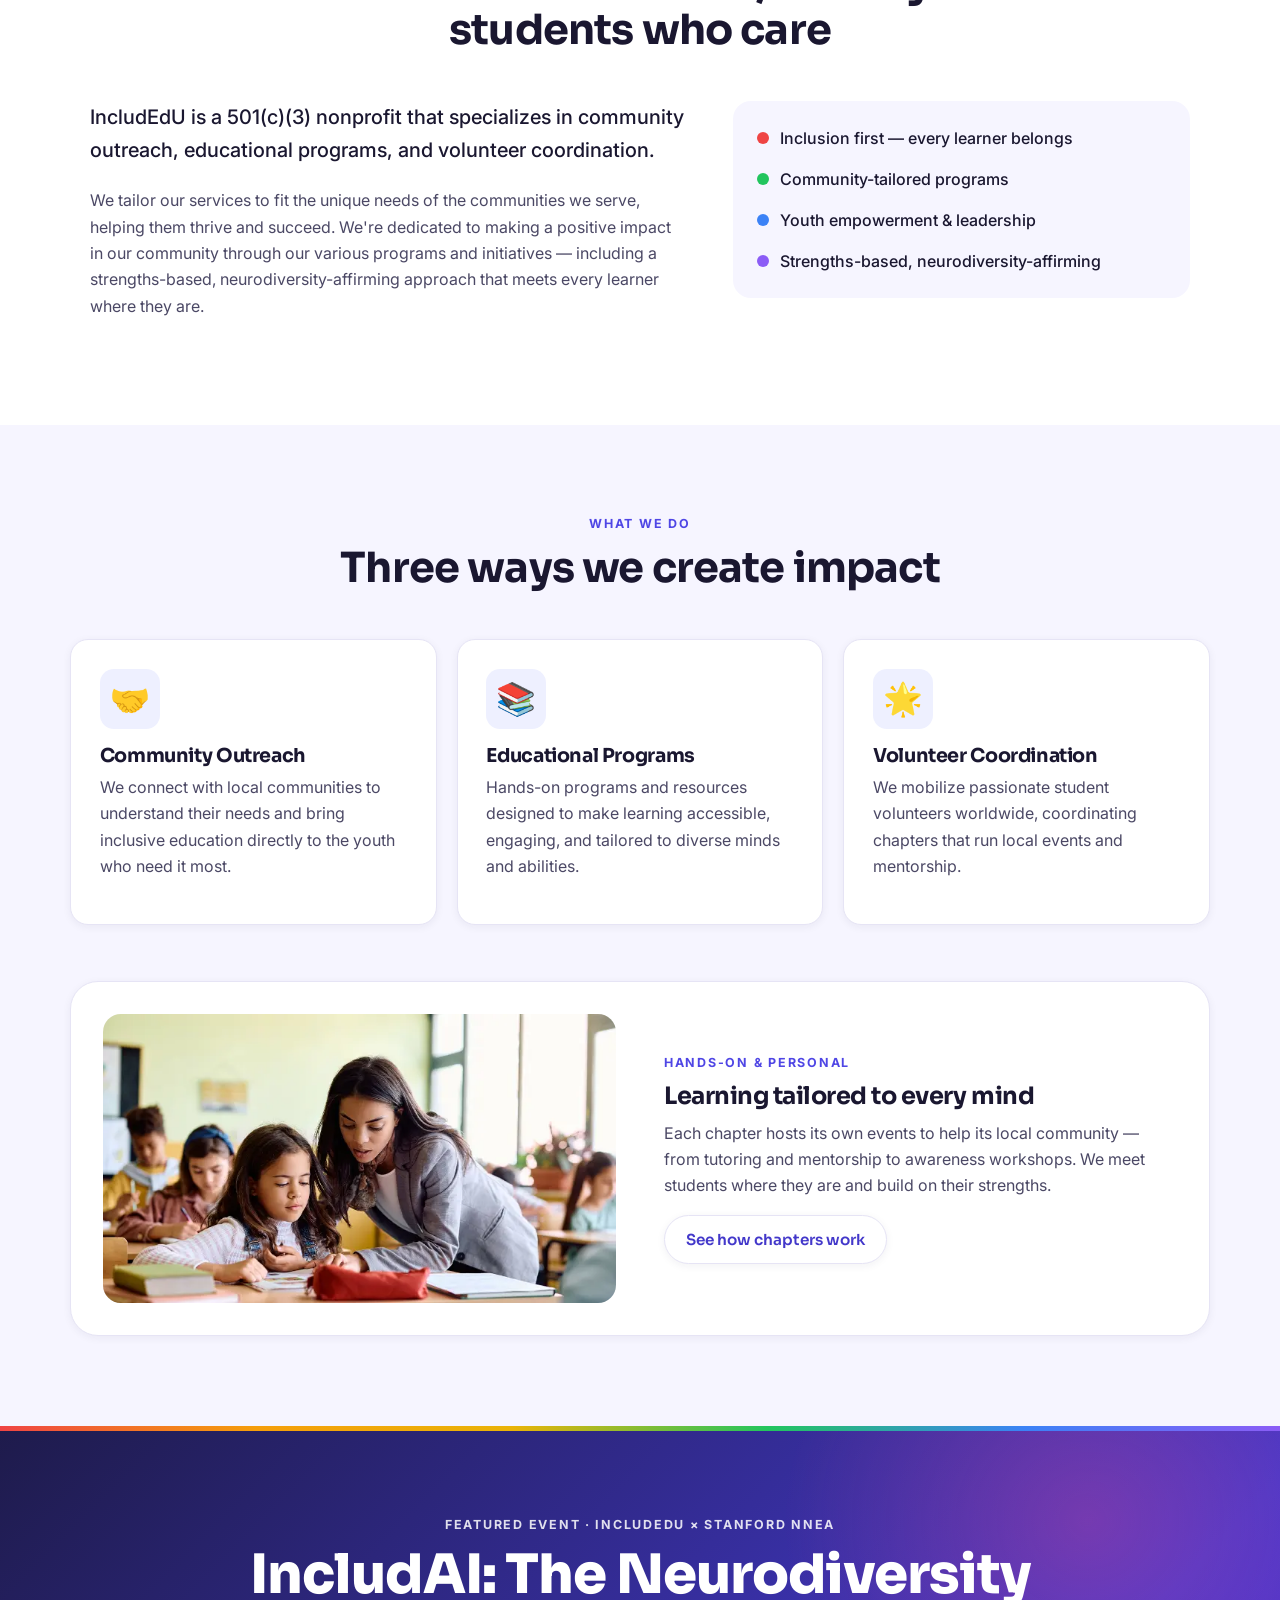
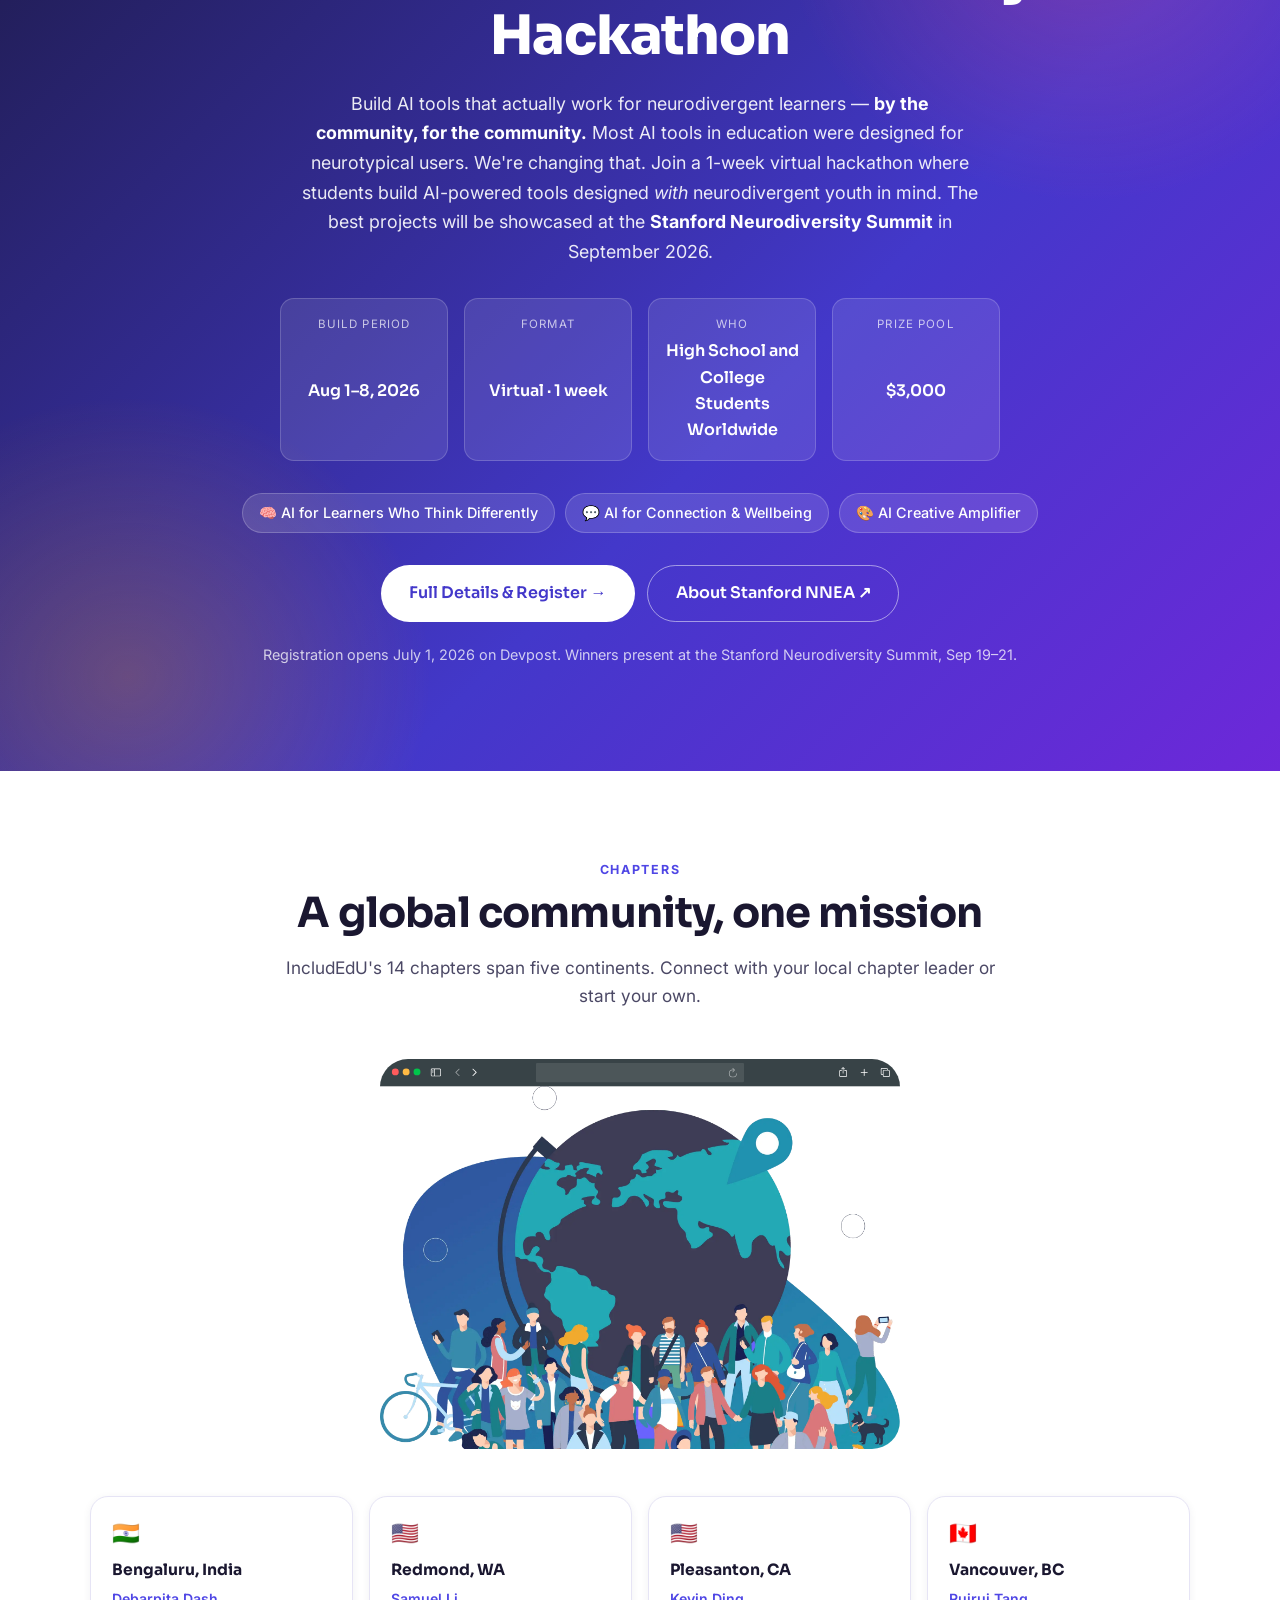
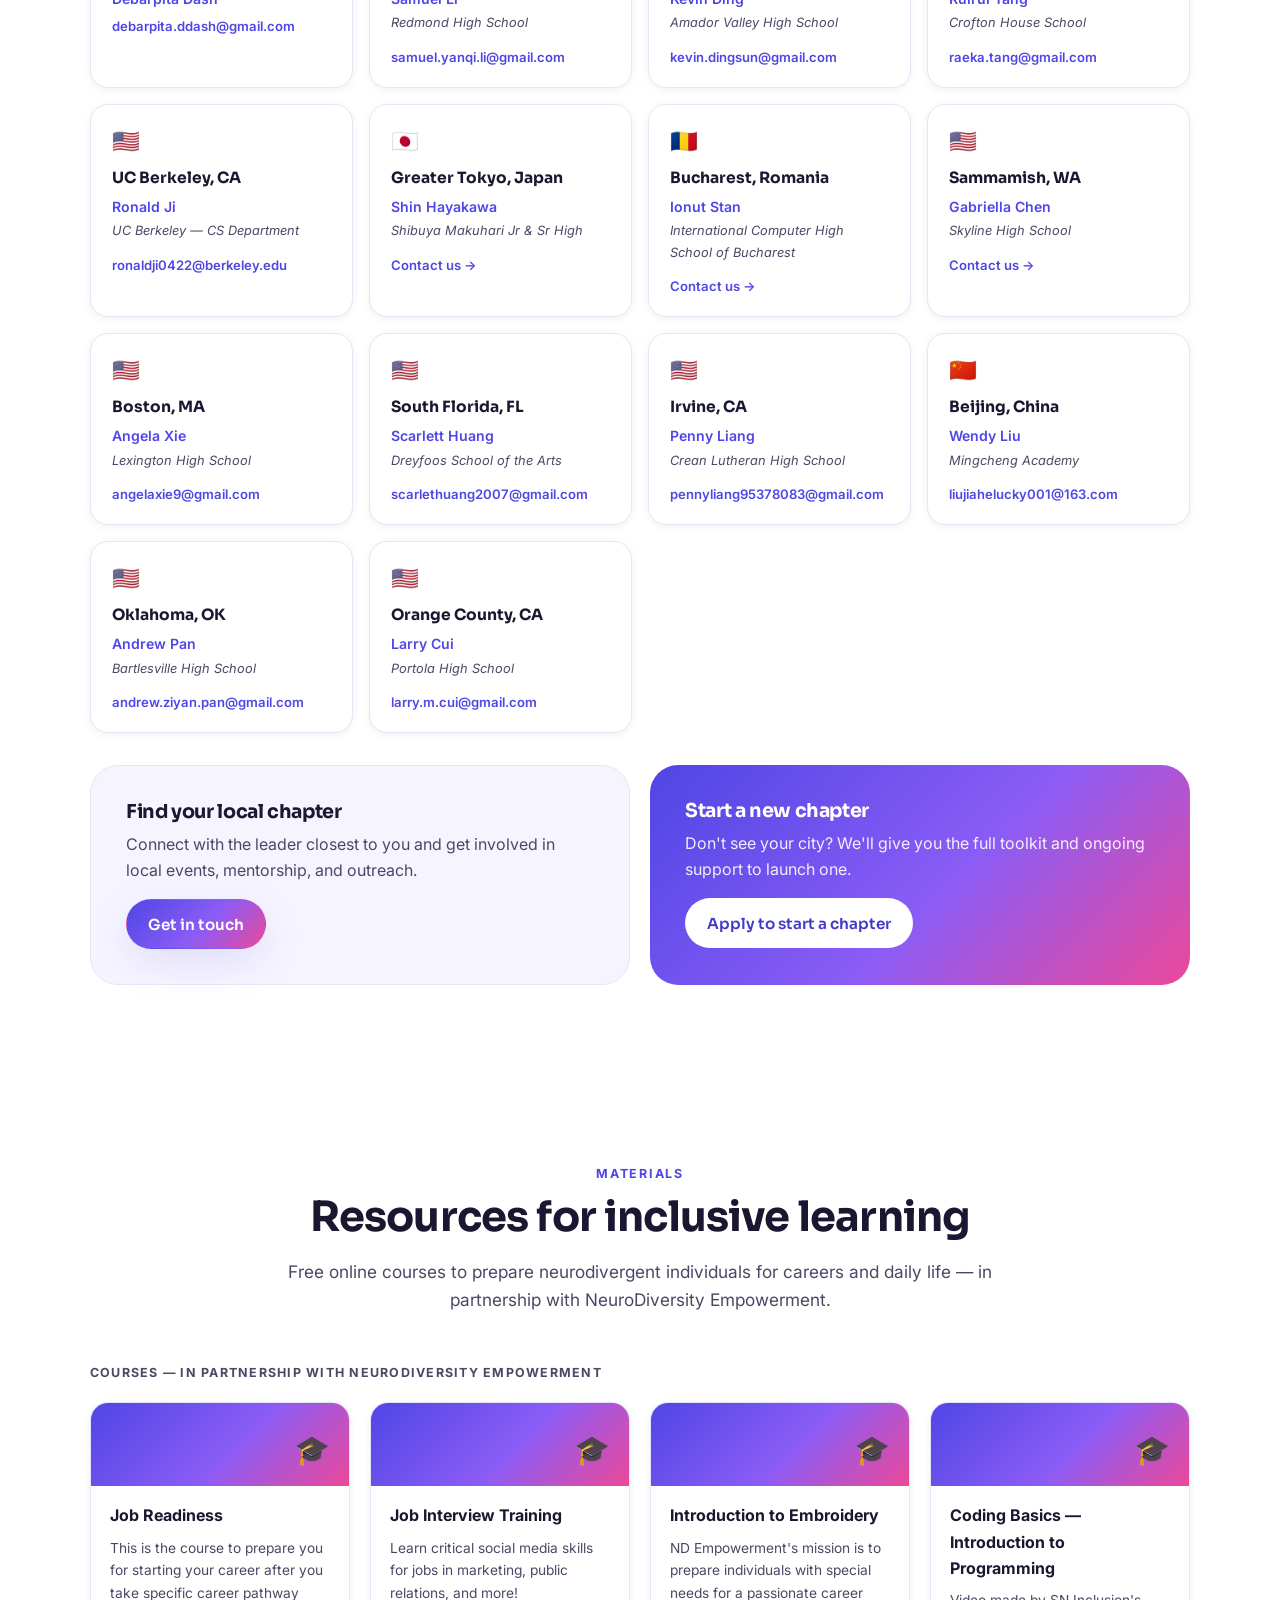
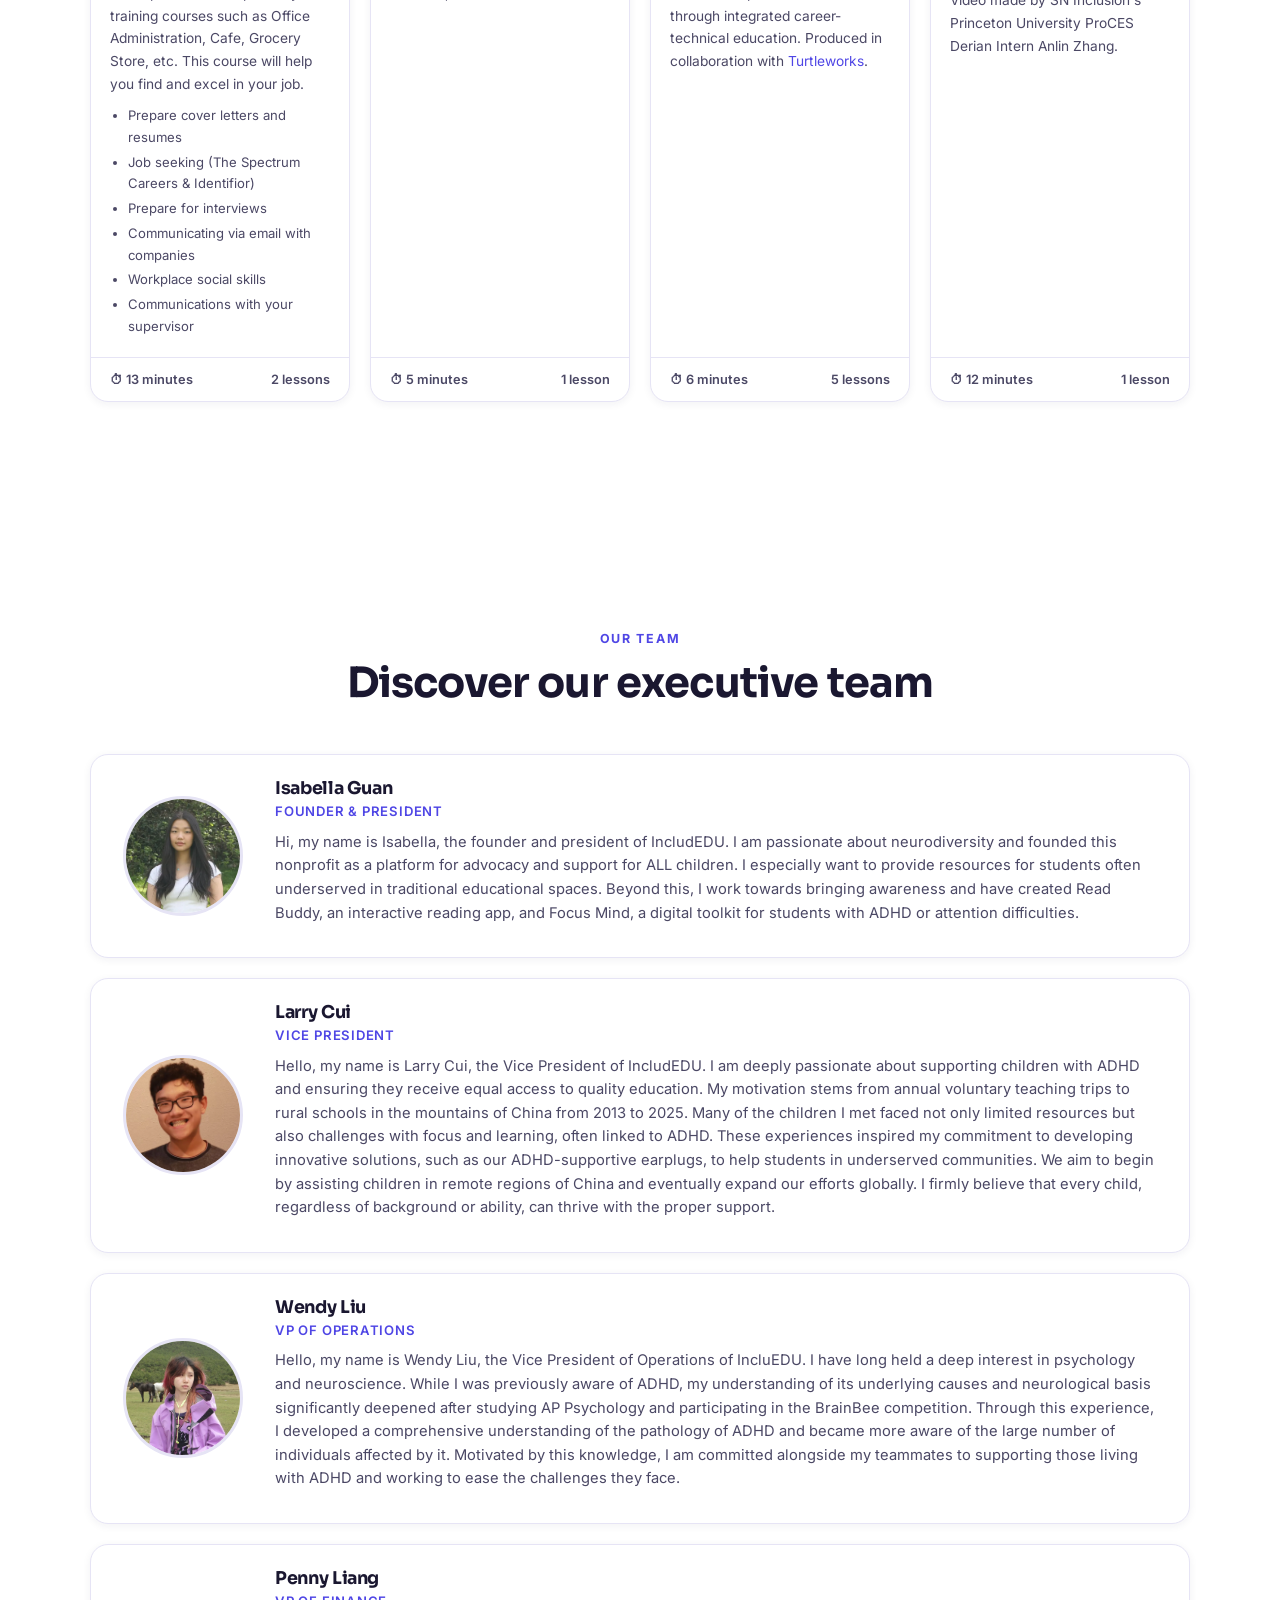
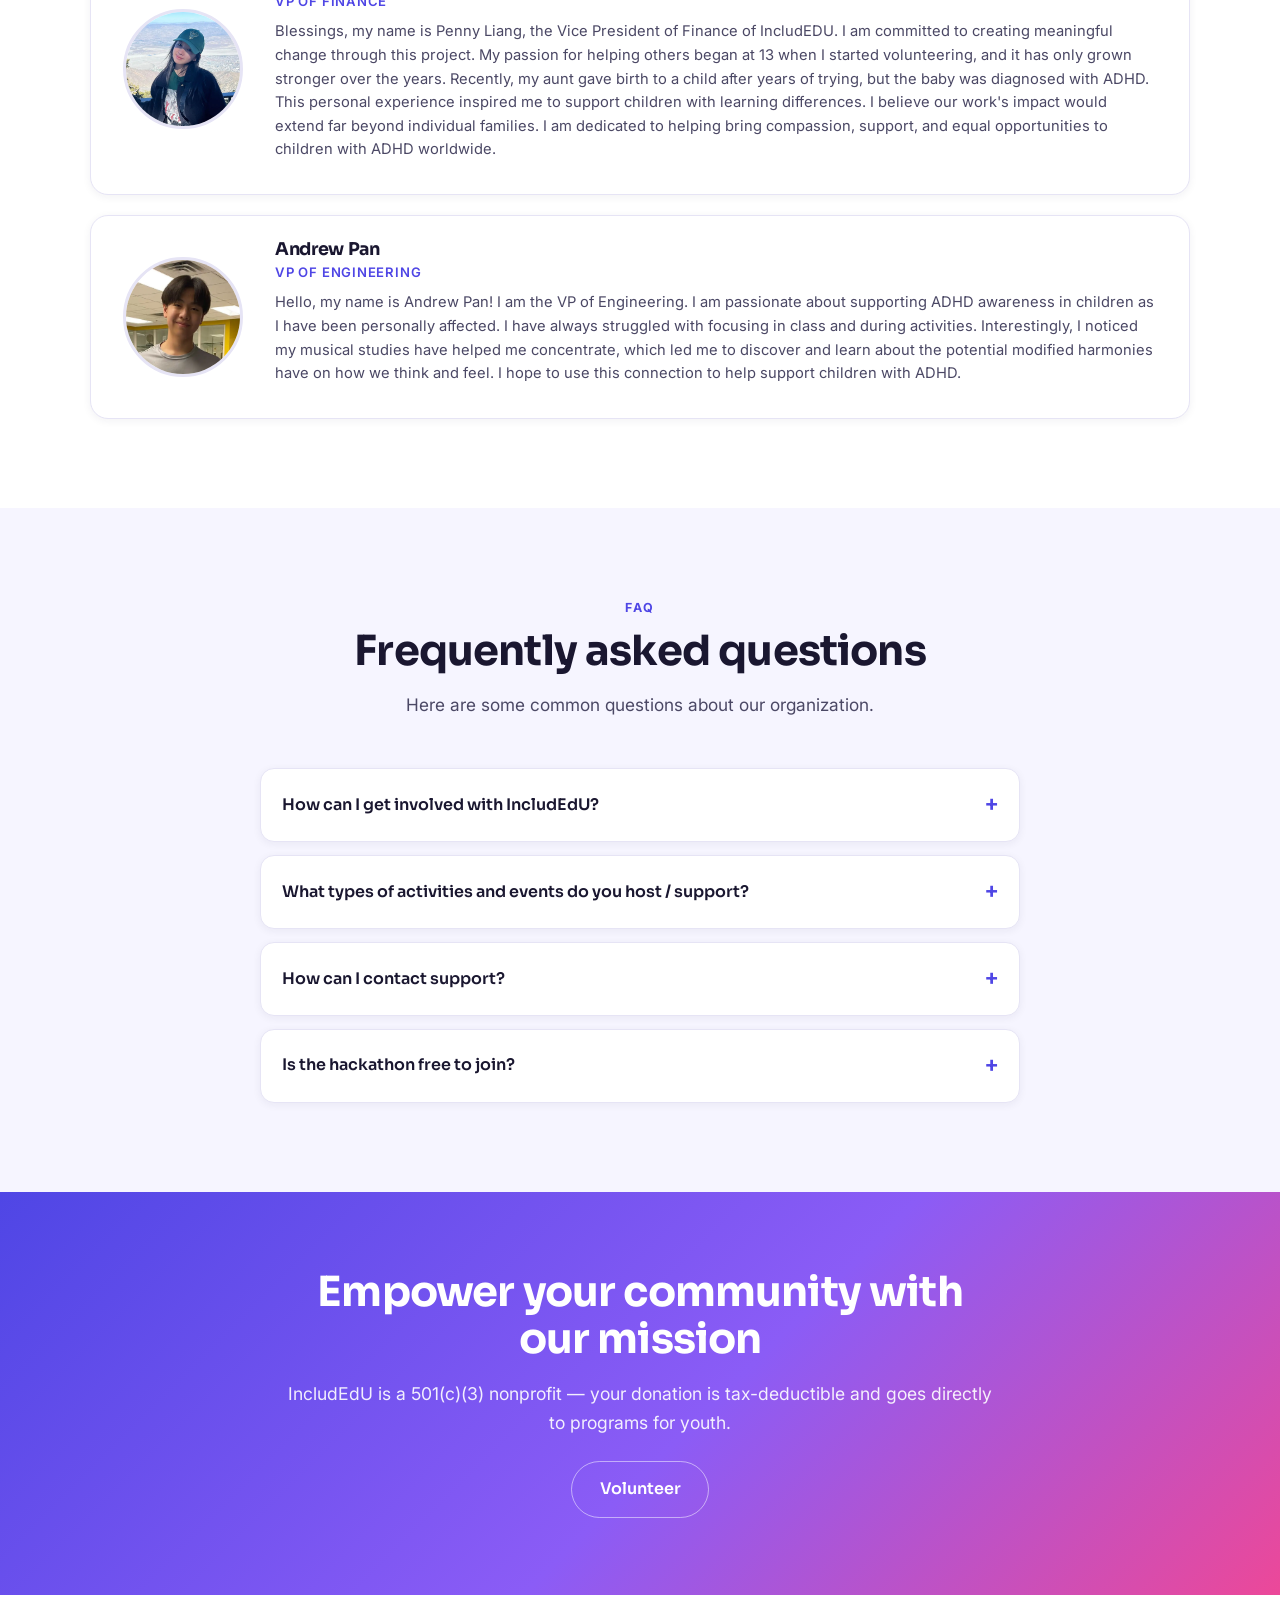
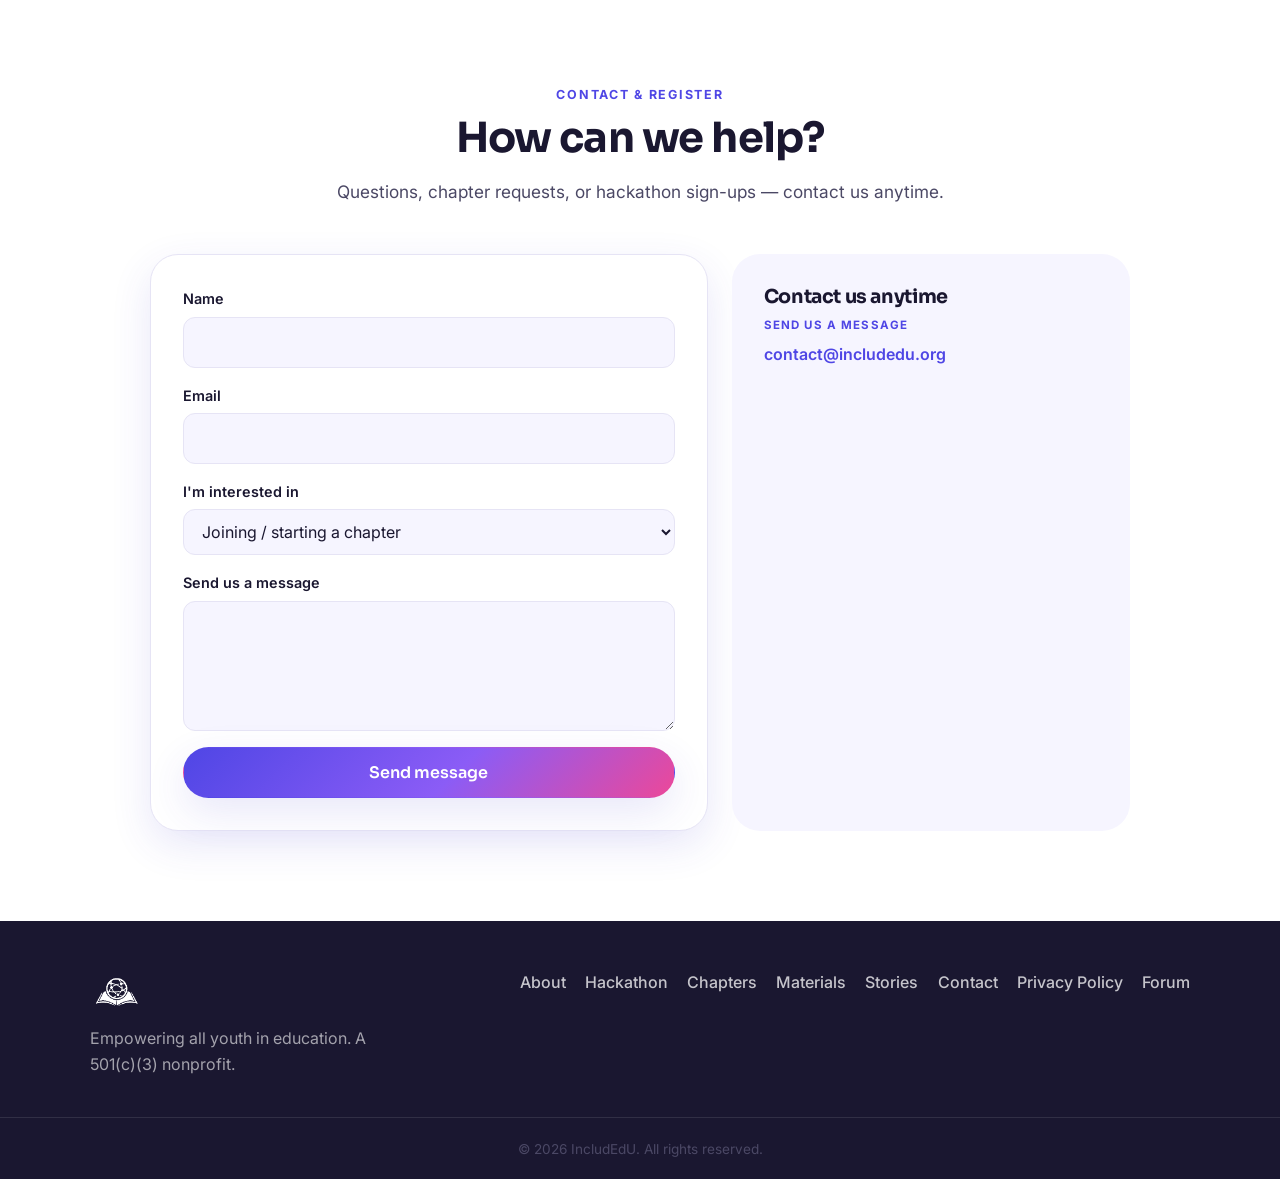
==== commit 3172dff3: "Add Bengaluru, India chapter Debarpita Dash leads the new India chapter, listed first as the newest " ====
--- a/index.html
+++ b/index.html
@@ -199,7 +199,7 @@
       <div class="section__head reveal">
         <p class="eyebrow">Chapters</p>
         <h2>A global community, one mission</h2>
-        <p class="section__lead">IncludEdU's 13 chapters span four continents. Connect with your local chapter leader or start your own.</p>
+        <p class="section__lead">IncludEdU's 14 chapters span five continents. Connect with your local chapter leader or start your own.</p>
       </div>
 
       <div class="chapters__map-row reveal">
@@ -207,6 +207,12 @@
       </div>
 
       <div class="chapters__grid">
+        <div class="chapter-card reveal">
+          <div class="chapter-card__flag">🇮🇳</div>
+          <p class="chapter-card__location">Bengaluru, India</p>
+          <p class="chapter-card__leader">Debarpita Dash</p>
+          <a class="chapter-card__contact" href="mailto:debarpita.ddash@gmail.com">debarpita.ddash@gmail.com</a>
+        </div>
         <div class="chapter-card reveal">
           <div class="chapter-card__flag">🇺🇸</div>
           <p class="chapter-card__location">Redmond, WA</p>
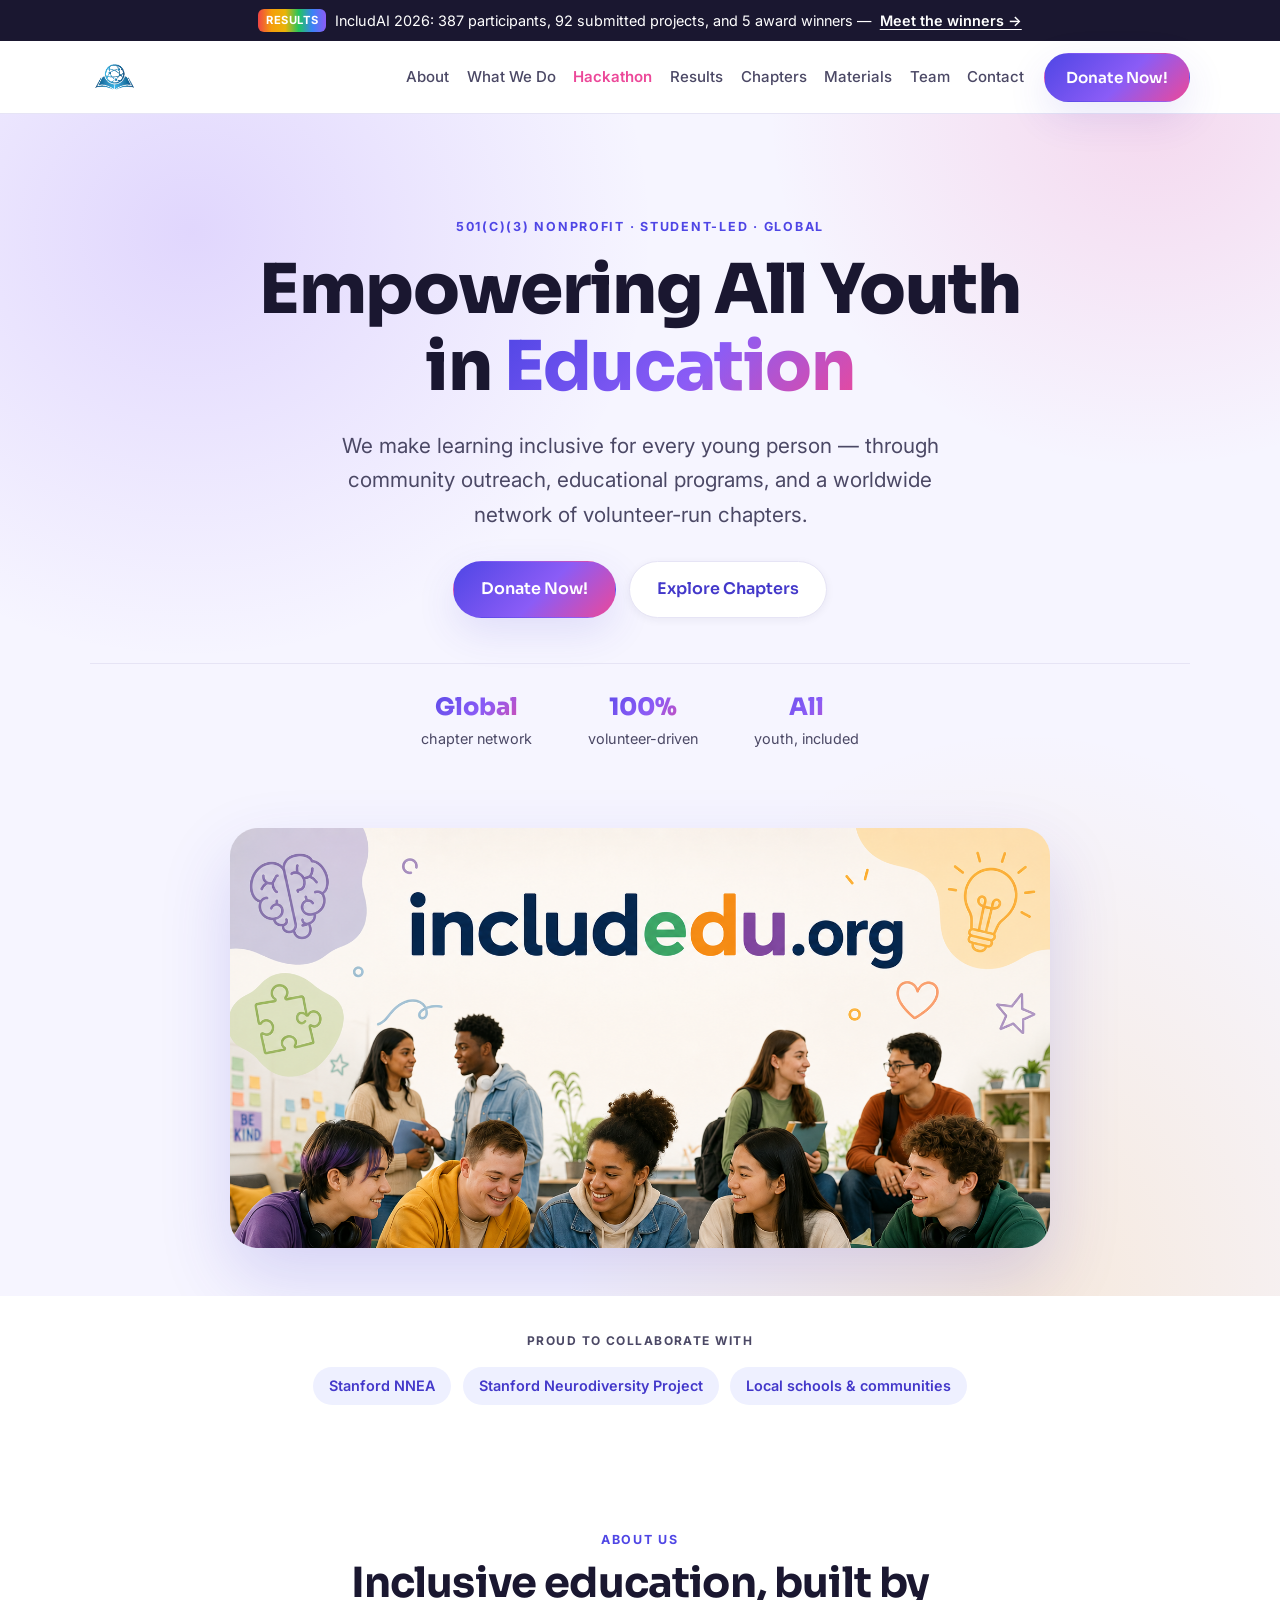
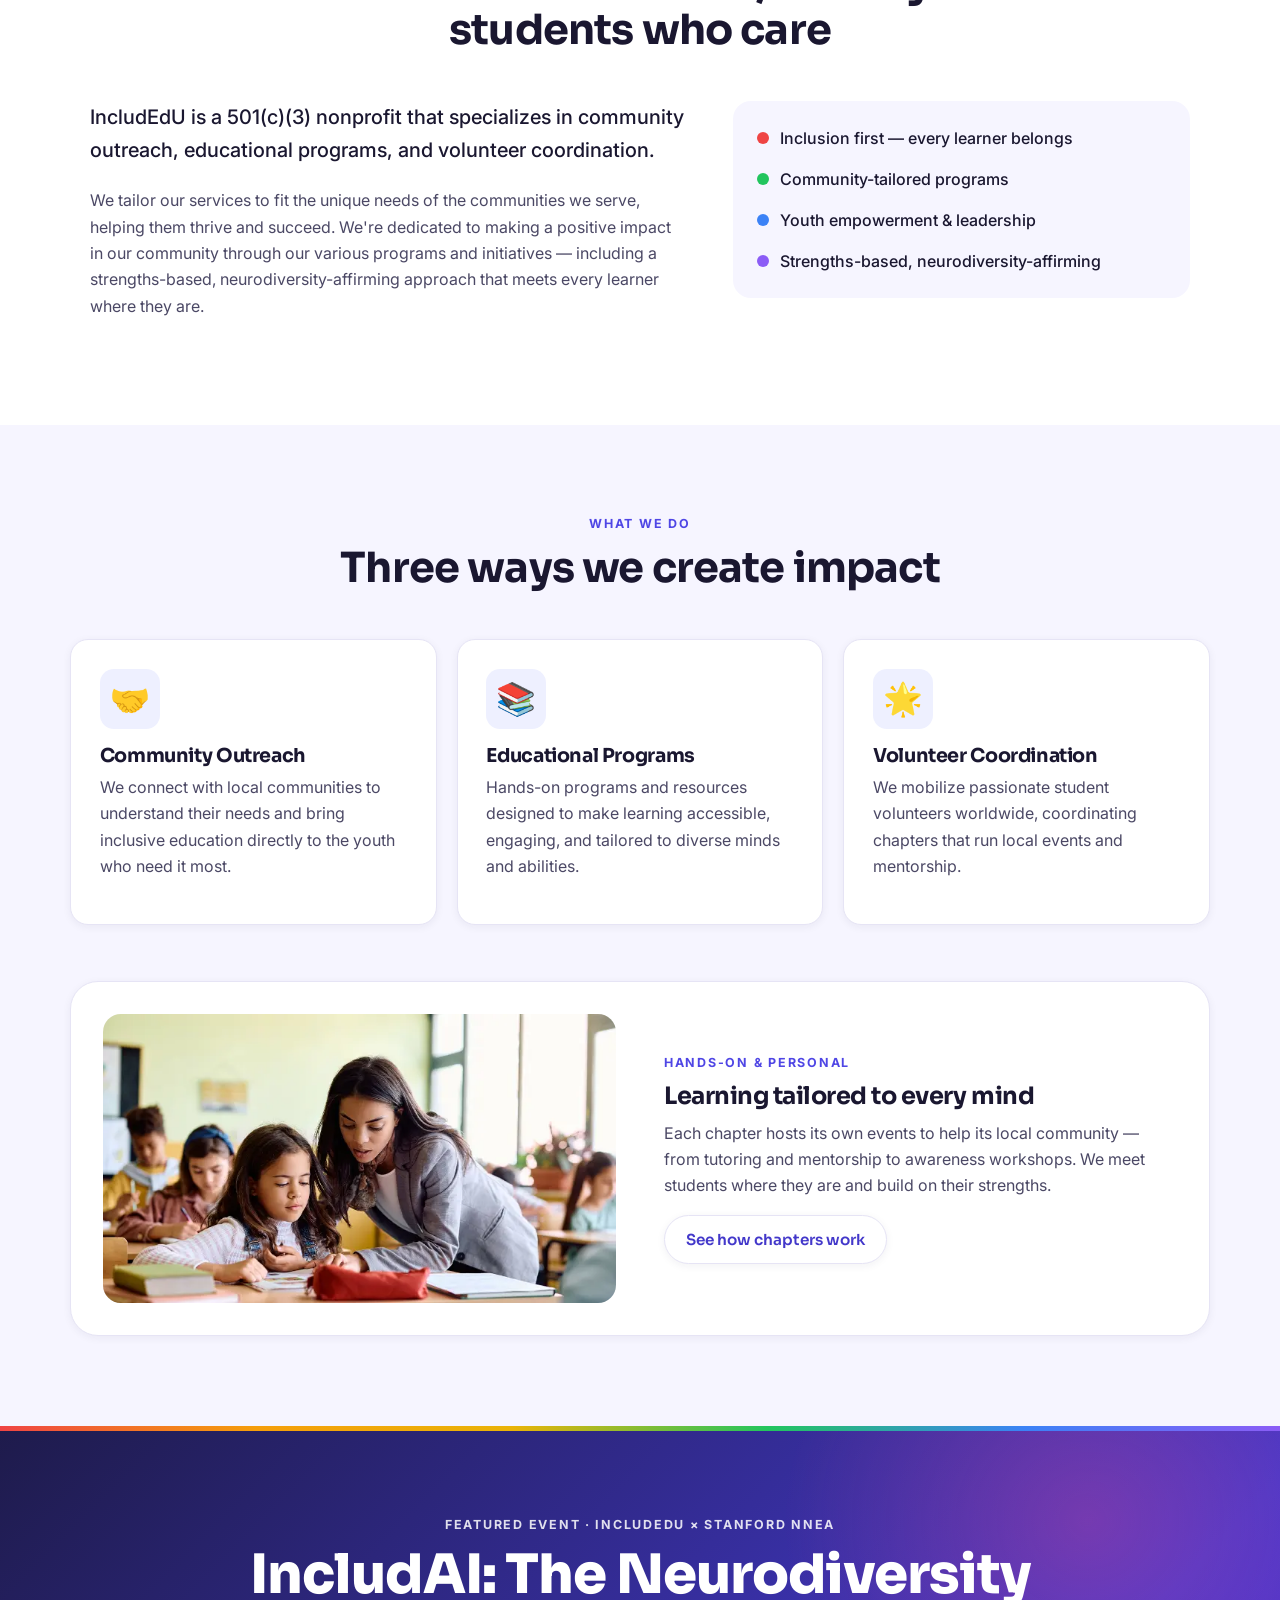
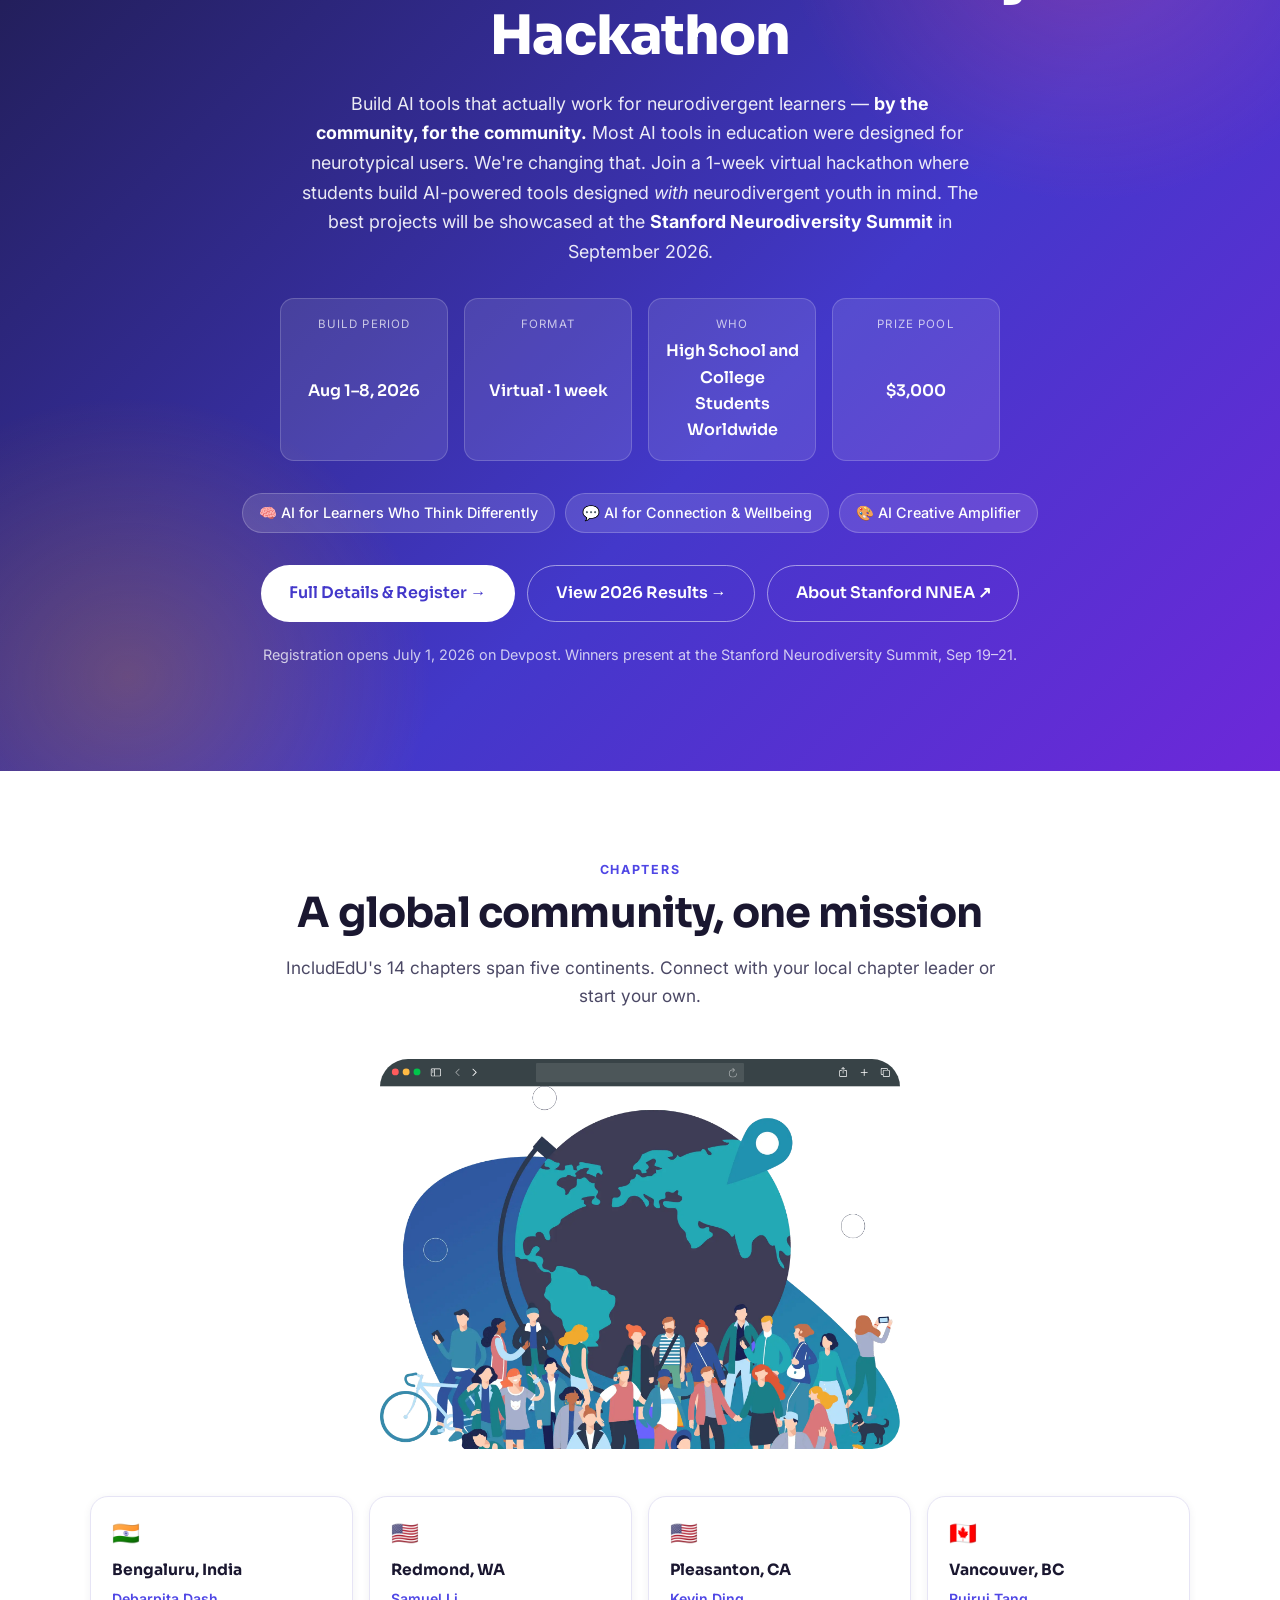
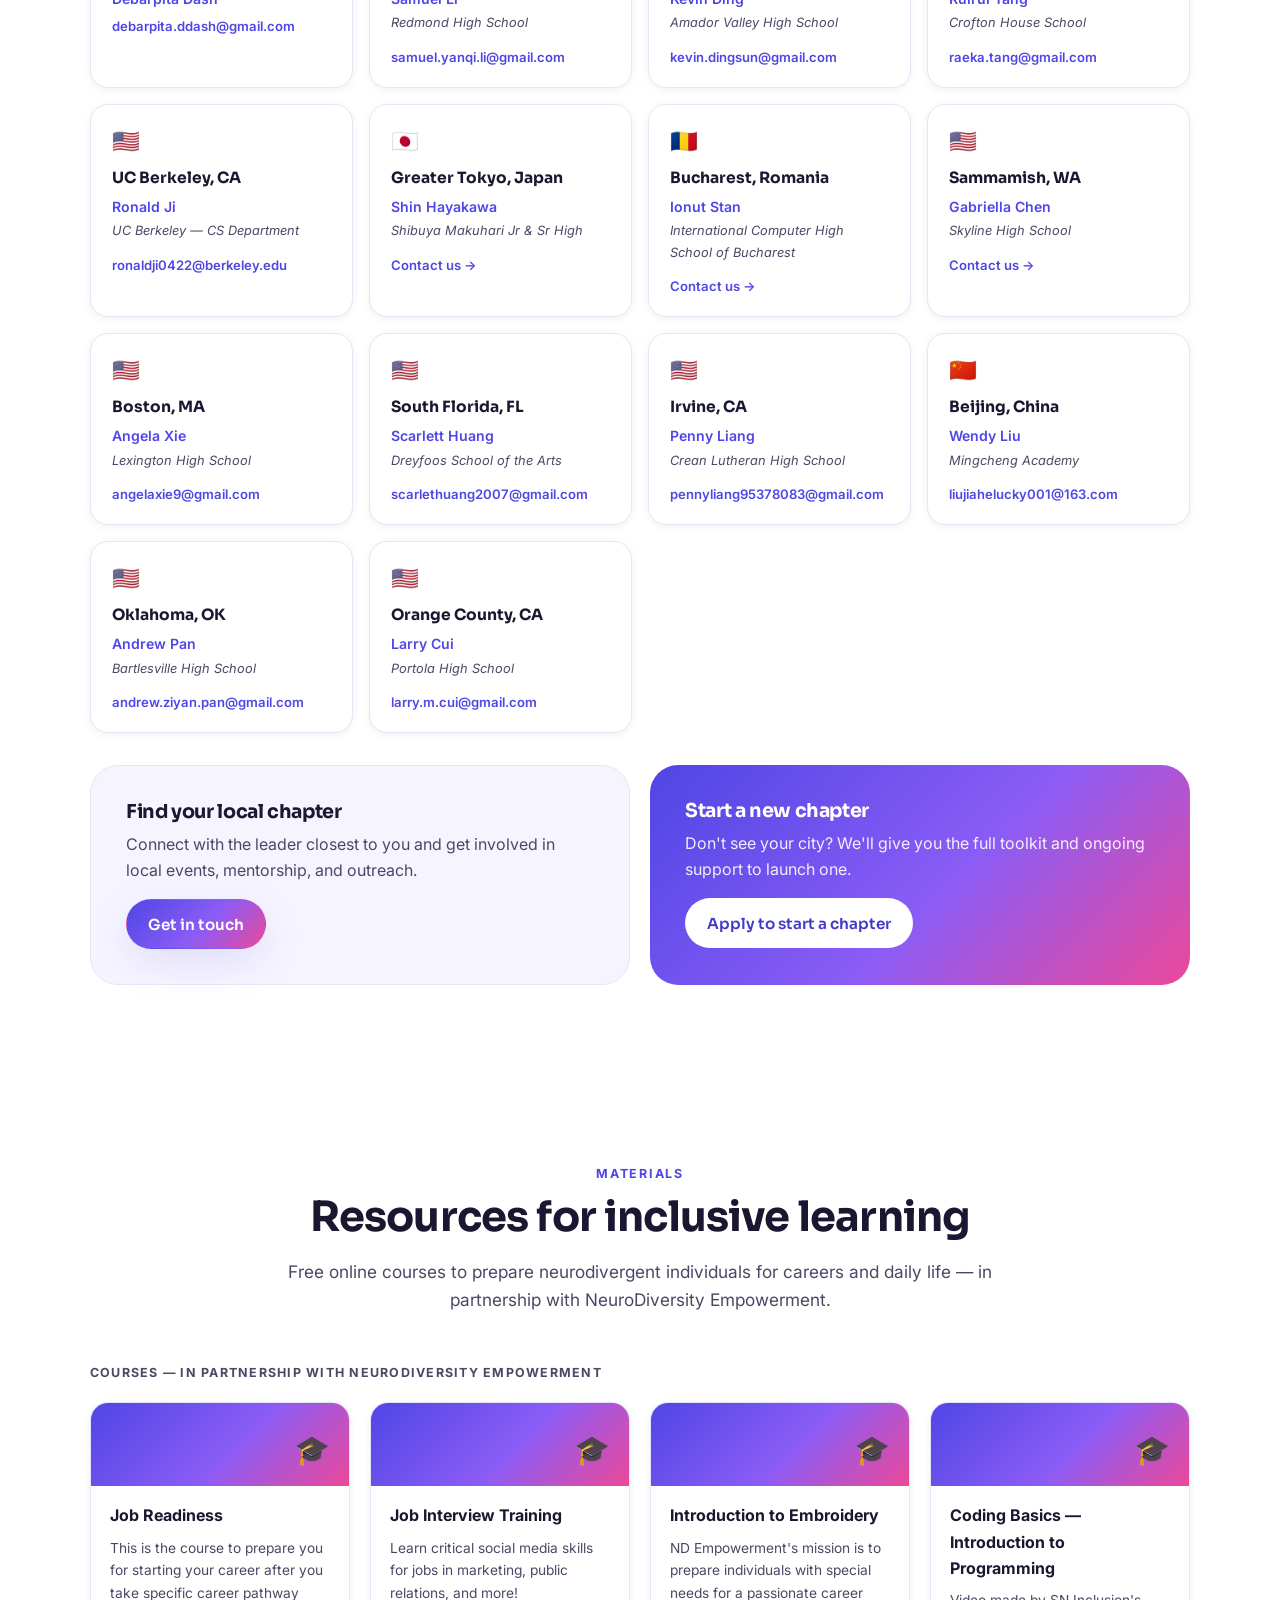
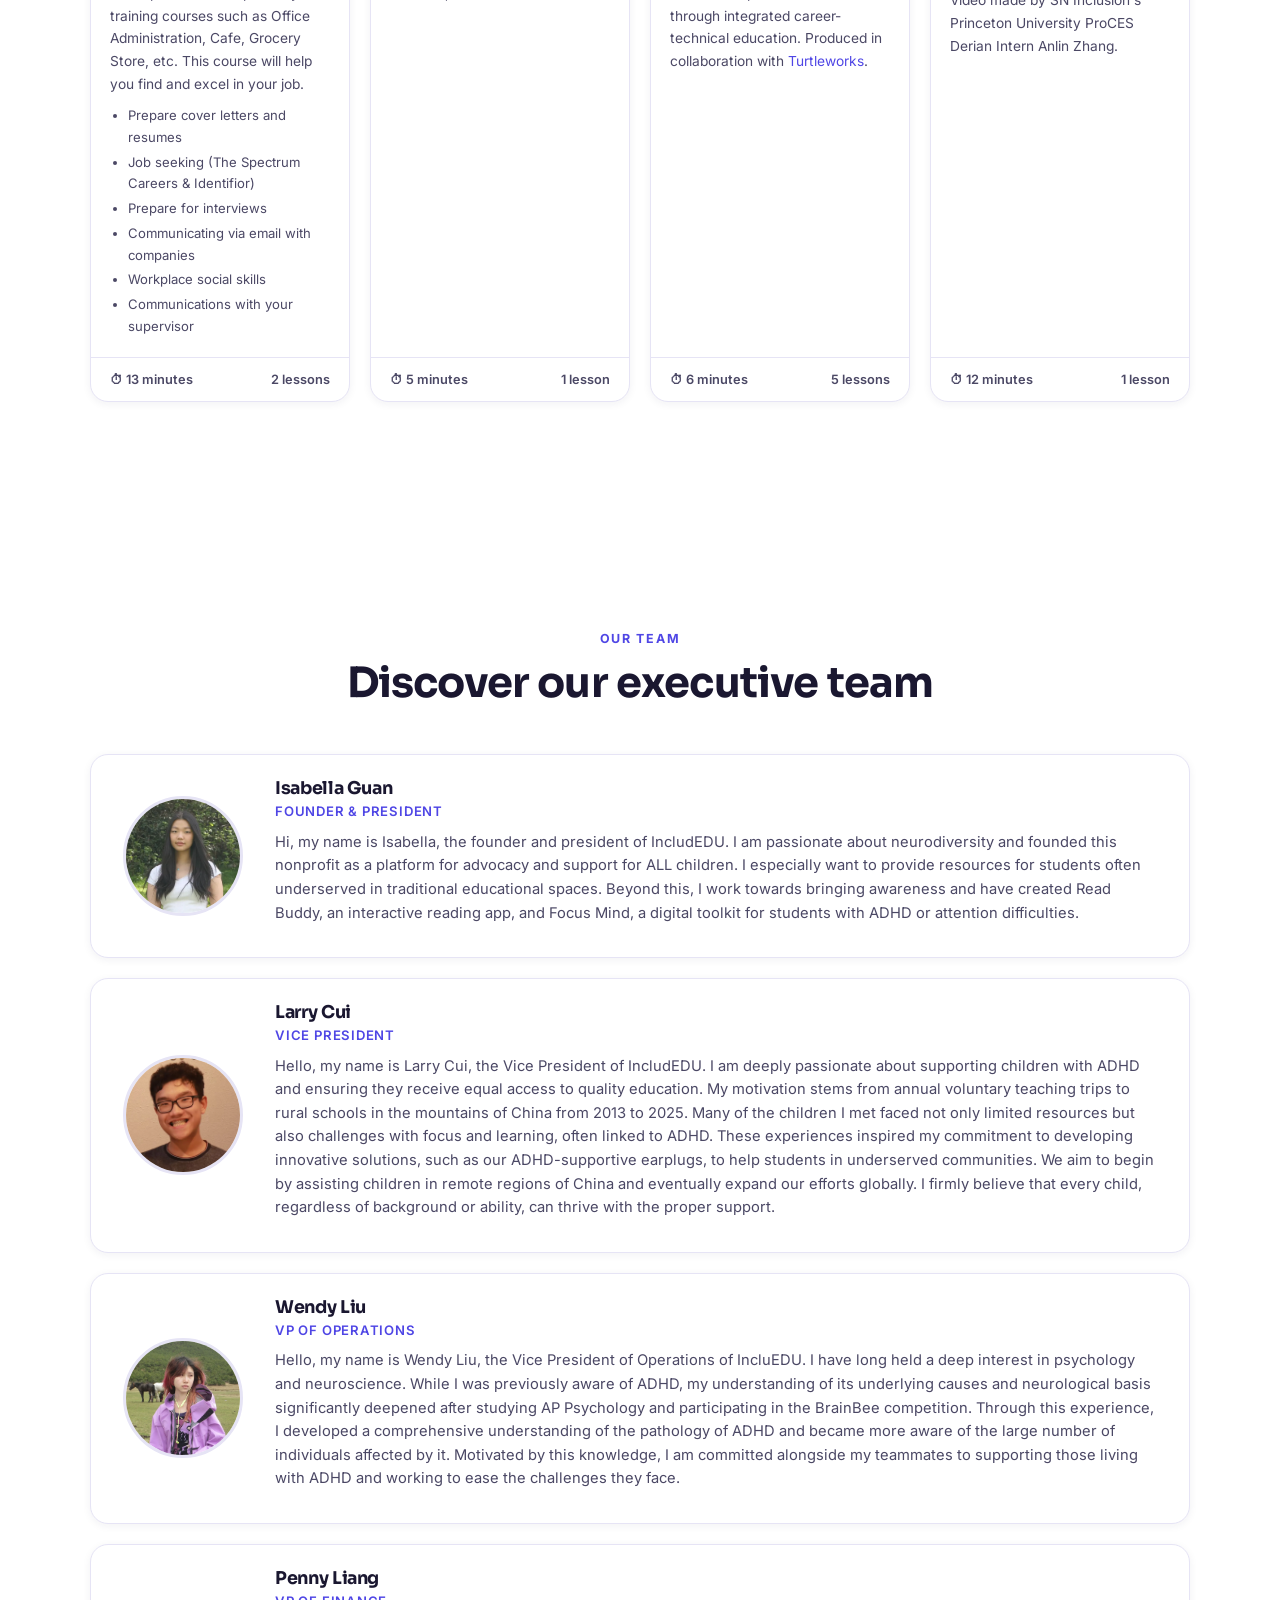
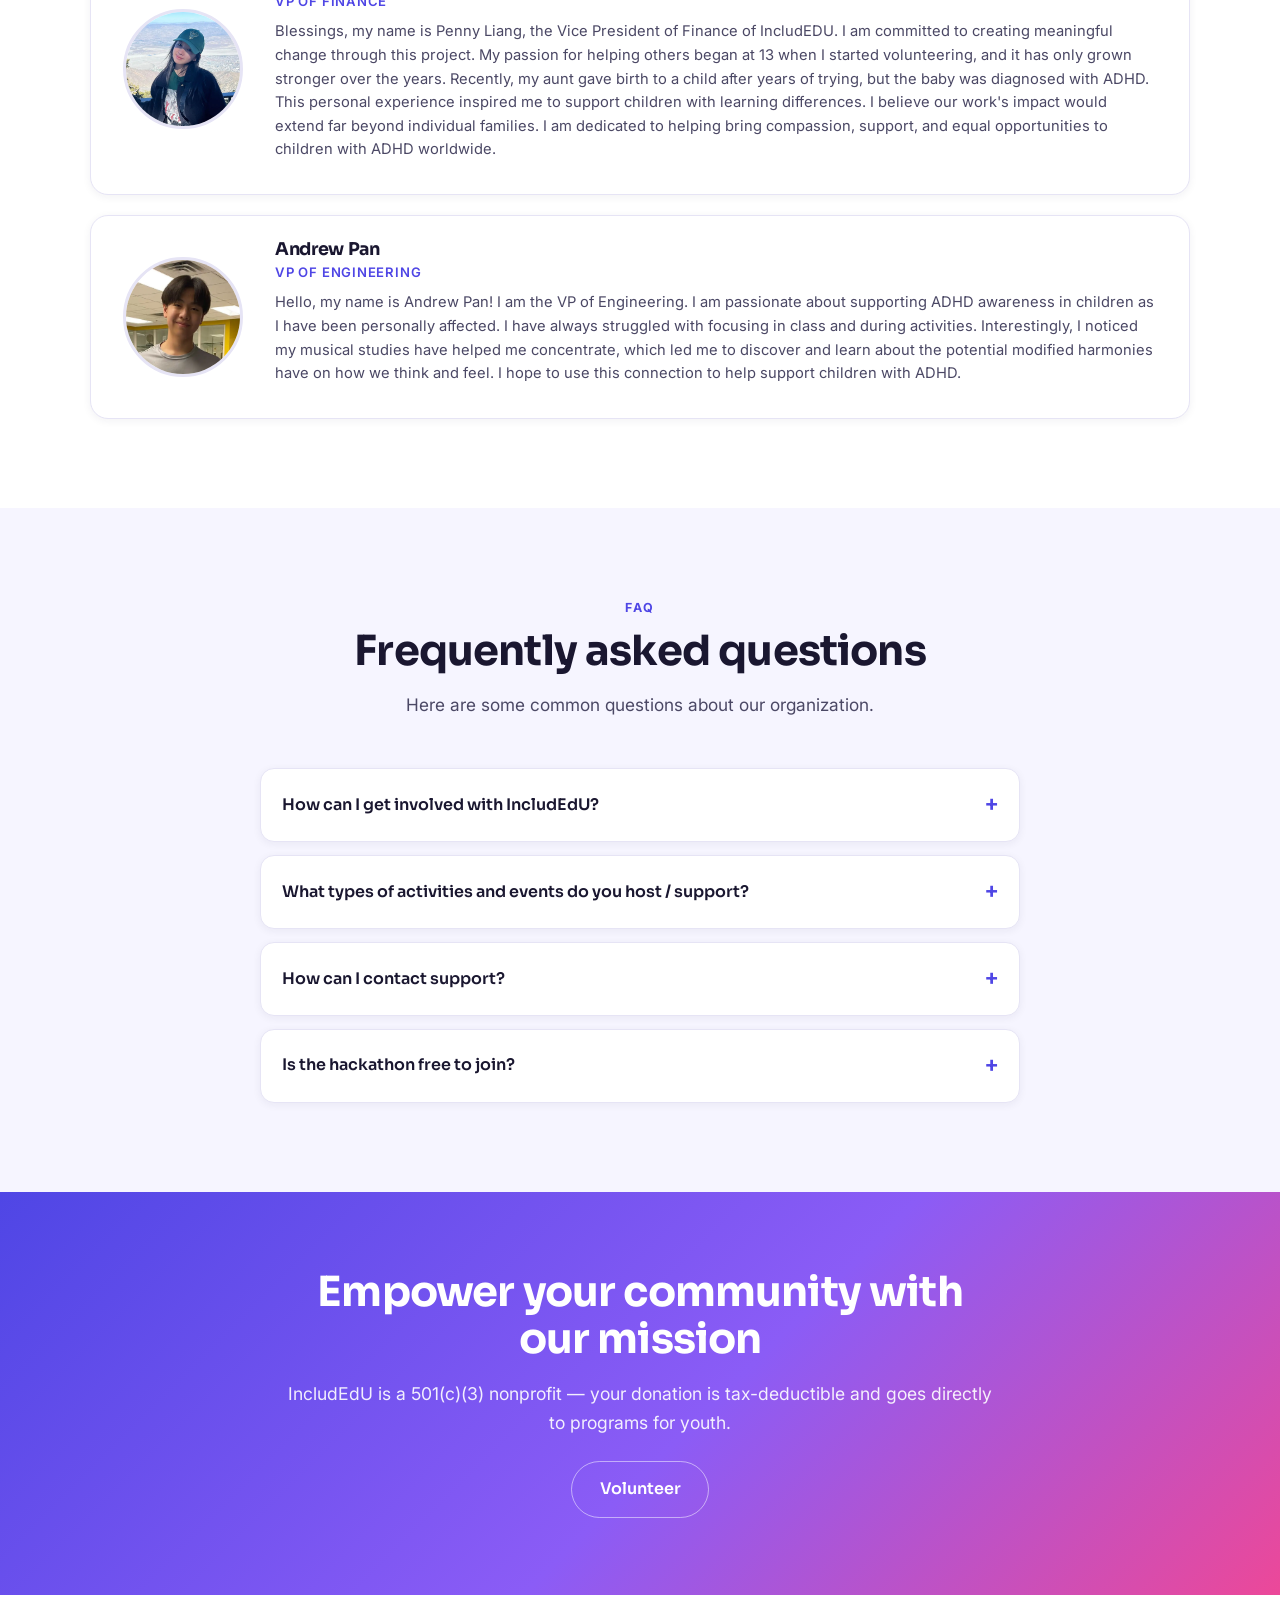
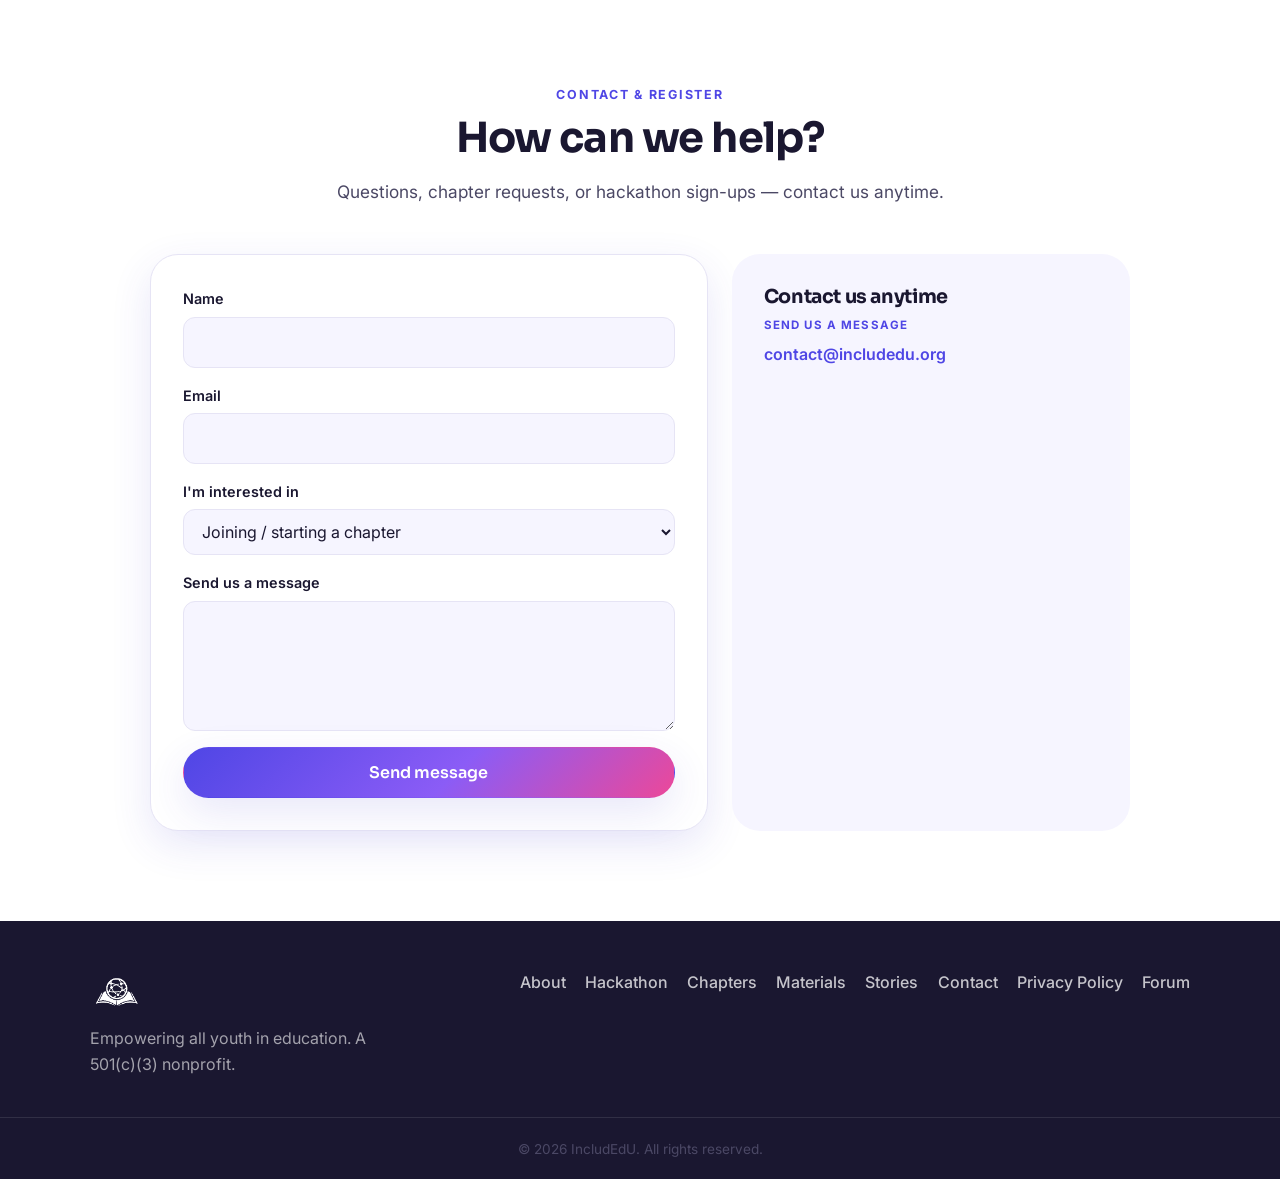
==== commit 2dec6073: "Add IncludAI 2026 results page with winners and nav link Co-Authored-By: Claude Sonnet 4.6 <noreply@" ====
--- a/index.html
+++ b/index.html
@@ -25,9 +25,9 @@
   <!-- Announcement bar -->
   <div class="announce" role="region" aria-label="Announcement">
     <div class="announce__inner">
-      <span class="announce__tag">New</span>
-      <span>IncludAI: The Neurodiversity Hackathon · Aug 1–8, 2026 · $3,000 in prizes —</span>
-      <a href="hackathon.html">Full details &amp; register →</a>
+      <span class="announce__tag">Results</span>
+      <span>IncludAI 2026: 387 participants, 92 submitted projects, and 5 award winners —</span>
+      <a href="includai-results.html">Meet the winners →</a>
     </div>
   </div>
 
@@ -42,6 +42,7 @@
         <a href="#about">About</a>
         <a href="#what">What We Do</a>
         <a href="#hackathon" class="is-highlight">Hackathon</a>
+        <a href="includai-results.html">Results</a>
         <a href="#chapters">Chapters</a>
         <a href="#materials">Materials</a>
         <a href="#team">Team</a>
@@ -188,6 +189,7 @@
 
         <div class="hackathon__actions">
           <a class="btn btn--light btn--lg" href="hackathon.html">Full Details &amp; Register →</a>
+          <a class="btn btn--outline-light btn--lg" href="includai-results.html">View 2026 Results →</a>
           <a class="btn btn--outline-light btn--lg" href="https://www.stanfordnnea.com/" target="_blank" rel="noopener">About Stanford NNEA ↗</a>
         </div>
         <p class="hackathon__note">Registration opens July 1, 2026 on Devpost. Winners present at the Stanford Neurodiversity Summit, Sep 19–21.</p>
--- a/styles.css
+++ b/styles.css
@@ -207,6 +207,56 @@
 .hackathon__actions { display: flex; gap: .8rem; justify-content: center; flex-wrap: wrap; }
 .hackathon__note { margin-top: 1.3rem; font-size: .9rem; color: rgba(255,255,255,.75); }
 
+/* ---------- IncludAI results page ---------- */
+.results-hero { position: relative; overflow: hidden; background: var(--tint); }
+.results-hero__bg { position: absolute; inset: 0; z-index: 0;
+  background:
+    radial-gradient(55% 70% at 15% 15%, rgba(139,92,246,.20), transparent 62%),
+    radial-gradient(45% 60% at 90% 18%, rgba(236,72,153,.16), transparent 60%),
+    radial-gradient(50% 65% at 75% 100%, rgba(245,158,11,.16), transparent 62%); }
+.results-hero__inner { position: relative; z-index: 1; max-width: 900px; margin: 0 auto;
+  padding: clamp(3.8rem, 8vw, 6.5rem) 1.25rem 2rem; text-align: center; }
+.results-hero h1 { font-size: clamp(2.6rem, 6vw, 4.8rem); font-weight: 800; margin: .15em 0 .35em; }
+.results-hero__sub { font-size: clamp(1.08rem, 2vw, 1.35rem); max-width: 720px; margin: 0 auto 1.8rem; color: var(--ink); font-weight: 500; }
+.results-hero__actions { display: flex; gap: .8rem; justify-content: center; flex-wrap: wrap; }
+.results-hero__image { position: relative; z-index: 1; max-width: 880px; margin: 1.5rem auto 0; padding: 0 1.25rem clamp(2.5rem, 5vw, 4rem); }
+.results-hero__image img { width: 100%; border-radius: var(--radius-lg); box-shadow: var(--shadow-lg); display: block; }
+.results-snapshot { padding-top: clamp(2.5rem, 5vw, 4rem); padding-bottom: clamp(2.5rem, 5vw, 4rem); }
+.results-stats { display: grid; grid-template-columns: repeat(5, 1fr); gap: 1rem; }
+.results-stat { background: #fff; border: 1px solid var(--line); border-radius: var(--radius);
+  padding: 1.4rem 1rem; text-align: center; box-shadow: var(--shadow-sm); }
+.results-stat__number { display: block; font-family: "Sora", sans-serif; font-weight: 800; font-size: clamp(1.6rem, 3vw, 2.25rem);
+  background: var(--grad); -webkit-background-clip: text; background-clip: text; color: transparent; line-height: 1.1; }
+.results-stat__label { display: block; color: var(--ink-soft); font-weight: 600; font-size: .88rem; margin-top: .35rem; }
+.recap-grid { display: grid; grid-template-columns: repeat(3, 1fr); gap: 1.25rem; }
+.recap-panel { background: #fff; border: 1px solid var(--line); border-radius: var(--radius); padding: 1.8rem; box-shadow: var(--shadow-sm); }
+.recap-panel h3 { color: var(--indigo-700); }
+.results-reflection { padding-top: clamp(2.5rem, 5vw, 4rem); }
+.reflection-card { max-width: 920px; margin: 0 auto; border-radius: var(--radius-lg);
+  padding: clamp(2rem, 4vw, 3rem); color: #fff;
+  background: linear-gradient(135deg, var(--indigo-900), var(--indigo-700) 62%, #6d28d9);
+  box-shadow: var(--shadow-lg); position: relative; overflow: hidden; }
+.reflection-card::before { content: ""; position: absolute; inset: 0; opacity: .85;
+  background:
+    radial-gradient(45% 70% at 88% 10%, rgba(236,72,153,.30), transparent 65%),
+    radial-gradient(40% 55% at 8% 95%, rgba(245,158,11,.22), transparent 65%); }
+.reflection-card > * { position: relative; z-index: 1; }
+.reflection-card h2 { color: #fff; margin-bottom: .8rem; }
+.reflection-card p { color: rgba(255,255,255,.88); font-size: 1.02rem; }
+.reflection-card .eyebrow { color: rgba(255,255,255,.82); }
+.winner-list { display: grid; gap: 1.25rem; max-width: 980px; margin: 0 auto; }
+.winner-card { background: #fff; border: 1px solid var(--line); border-radius: var(--radius-lg);
+  padding: clamp(1.5rem, 3vw, 2.25rem); box-shadow: var(--shadow-sm); position: relative; overflow: hidden; }
+.winner-card::before { content: ""; position: absolute; inset: 0 auto 0 0; width: 6px; background: var(--grad); }
+.winner-card--grand { border-color: rgba(245,158,11,.35); box-shadow: var(--shadow); }
+.winner-card--innovator { border-color: rgba(236,72,153,.35); }
+.winner-card__award { font-size: .76rem; font-weight: 800; text-transform: uppercase; letter-spacing: .12em; color: var(--indigo-600); margin-bottom: .5rem; }
+.winner-card h3 { font-size: clamp(1.35rem, 2.8vw, 1.9rem); margin-bottom: .15rem; }
+.winner-card__team { color: var(--ink); font-weight: 700; margin-bottom: 1rem; }
+.winner-card p:last-of-type { margin-bottom: 1.1rem; }
+.winner-card__link { font-family: "Sora", sans-serif; font-weight: 700; }
+.results-cta .eyebrow { margin-bottom: .7rem; }
+
 /* ---------- Split panels ---------- */
 .split { display: grid; grid-template-columns: 1fr 1fr; gap: 1.25rem; }
 .split__panel { padding: 2.2rem; border-radius: var(--radius-lg); background: var(--tint); border: 1px solid var(--line); }
@@ -414,12 +464,14 @@
   .nav__links a { padding: .6rem 0; }
   .nav__toggle { display: flex; }
   .about__grid, .cards, .cards--3, .split, .quotes, .contact,
-  .feature, .chapters__layout, .gallery { grid-template-columns: 1fr; }
+  .feature, .chapters__layout, .gallery, .recap-grid { grid-template-columns: 1fr; }
   .hackathon__meta { grid-template-columns: 1fr 1fr; }
+  .results-stats { grid-template-columns: repeat(2, 1fr); }
   .team { grid-template-columns: repeat(2, 1fr); }
   .collage img { width: clamp(64px, 20vw, 110px); height: clamp(64px, 20vw, 110px); }
 }
 @media (max-width: 480px) {
   .hero__stats { flex-direction: column; gap: 1rem; }
+  .results-stats { grid-template-columns: 1fr; }
   .team { grid-template-columns: 1fr; }
 }
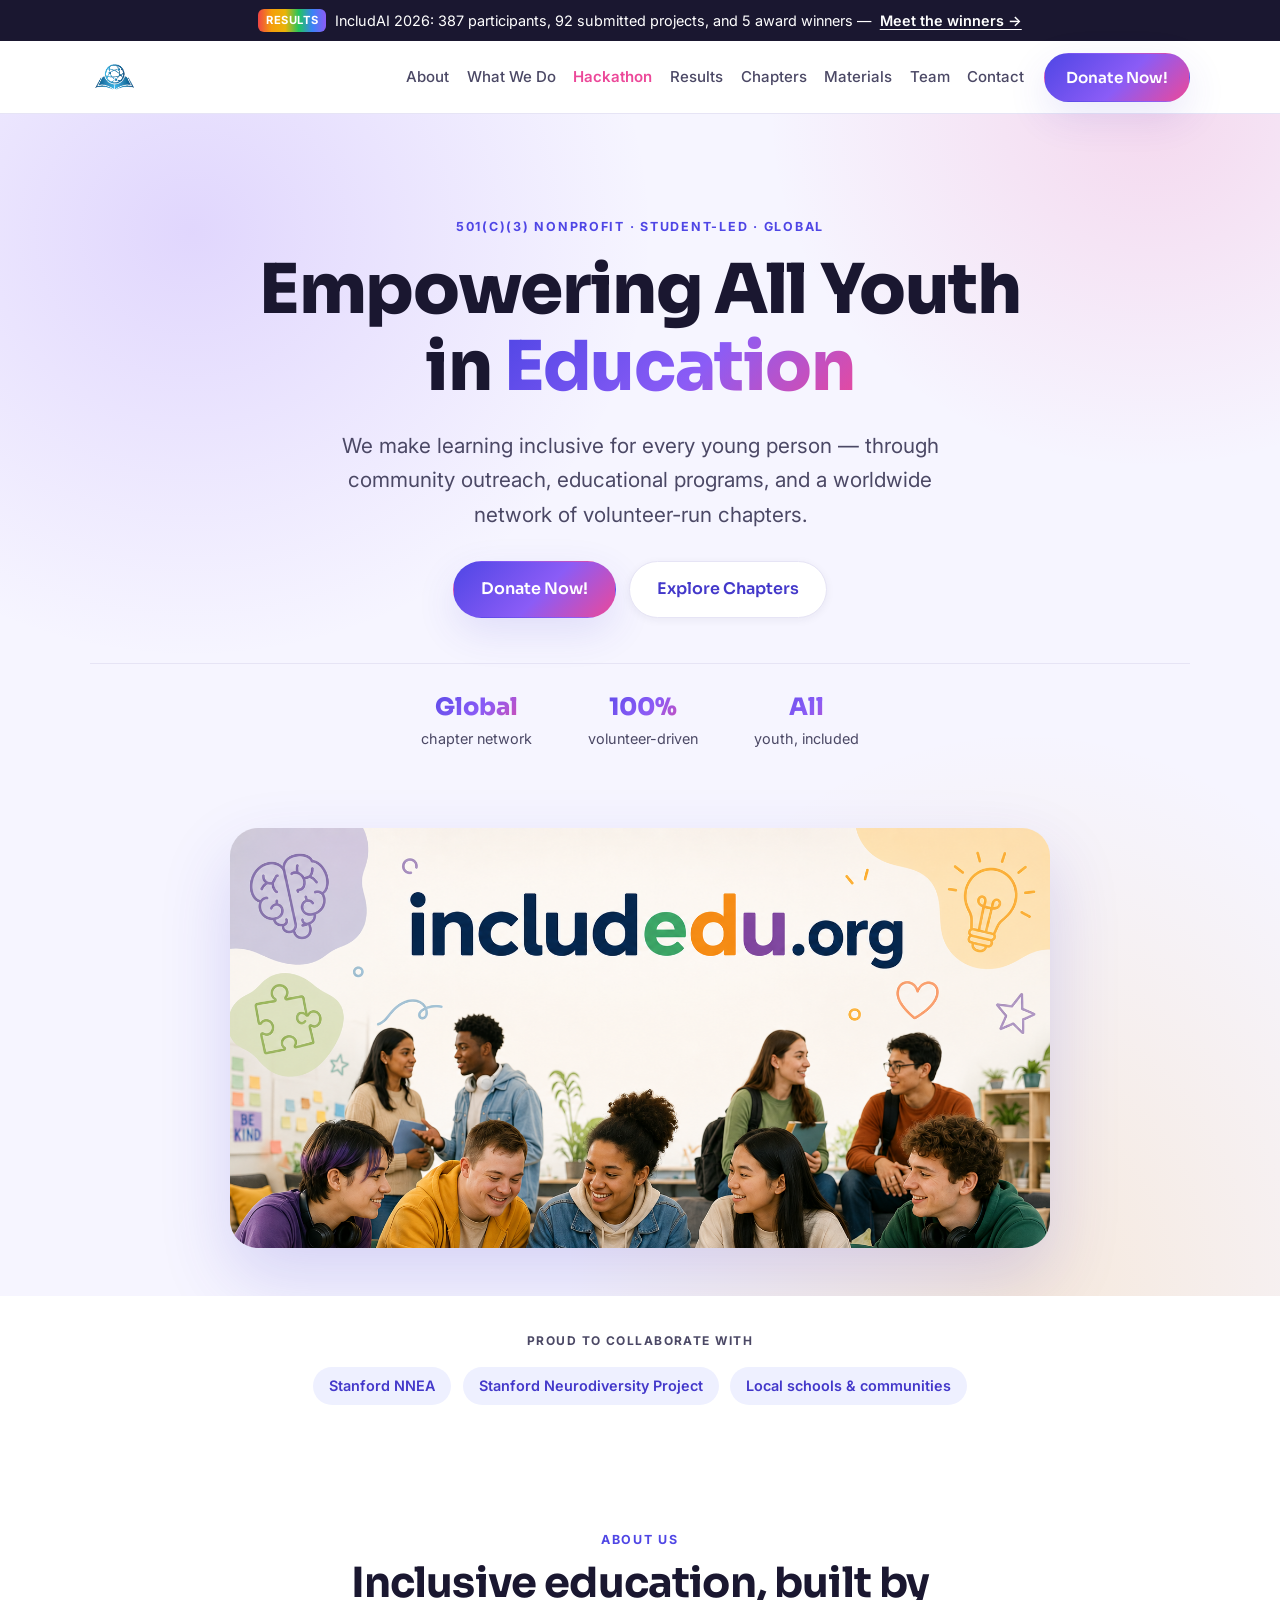
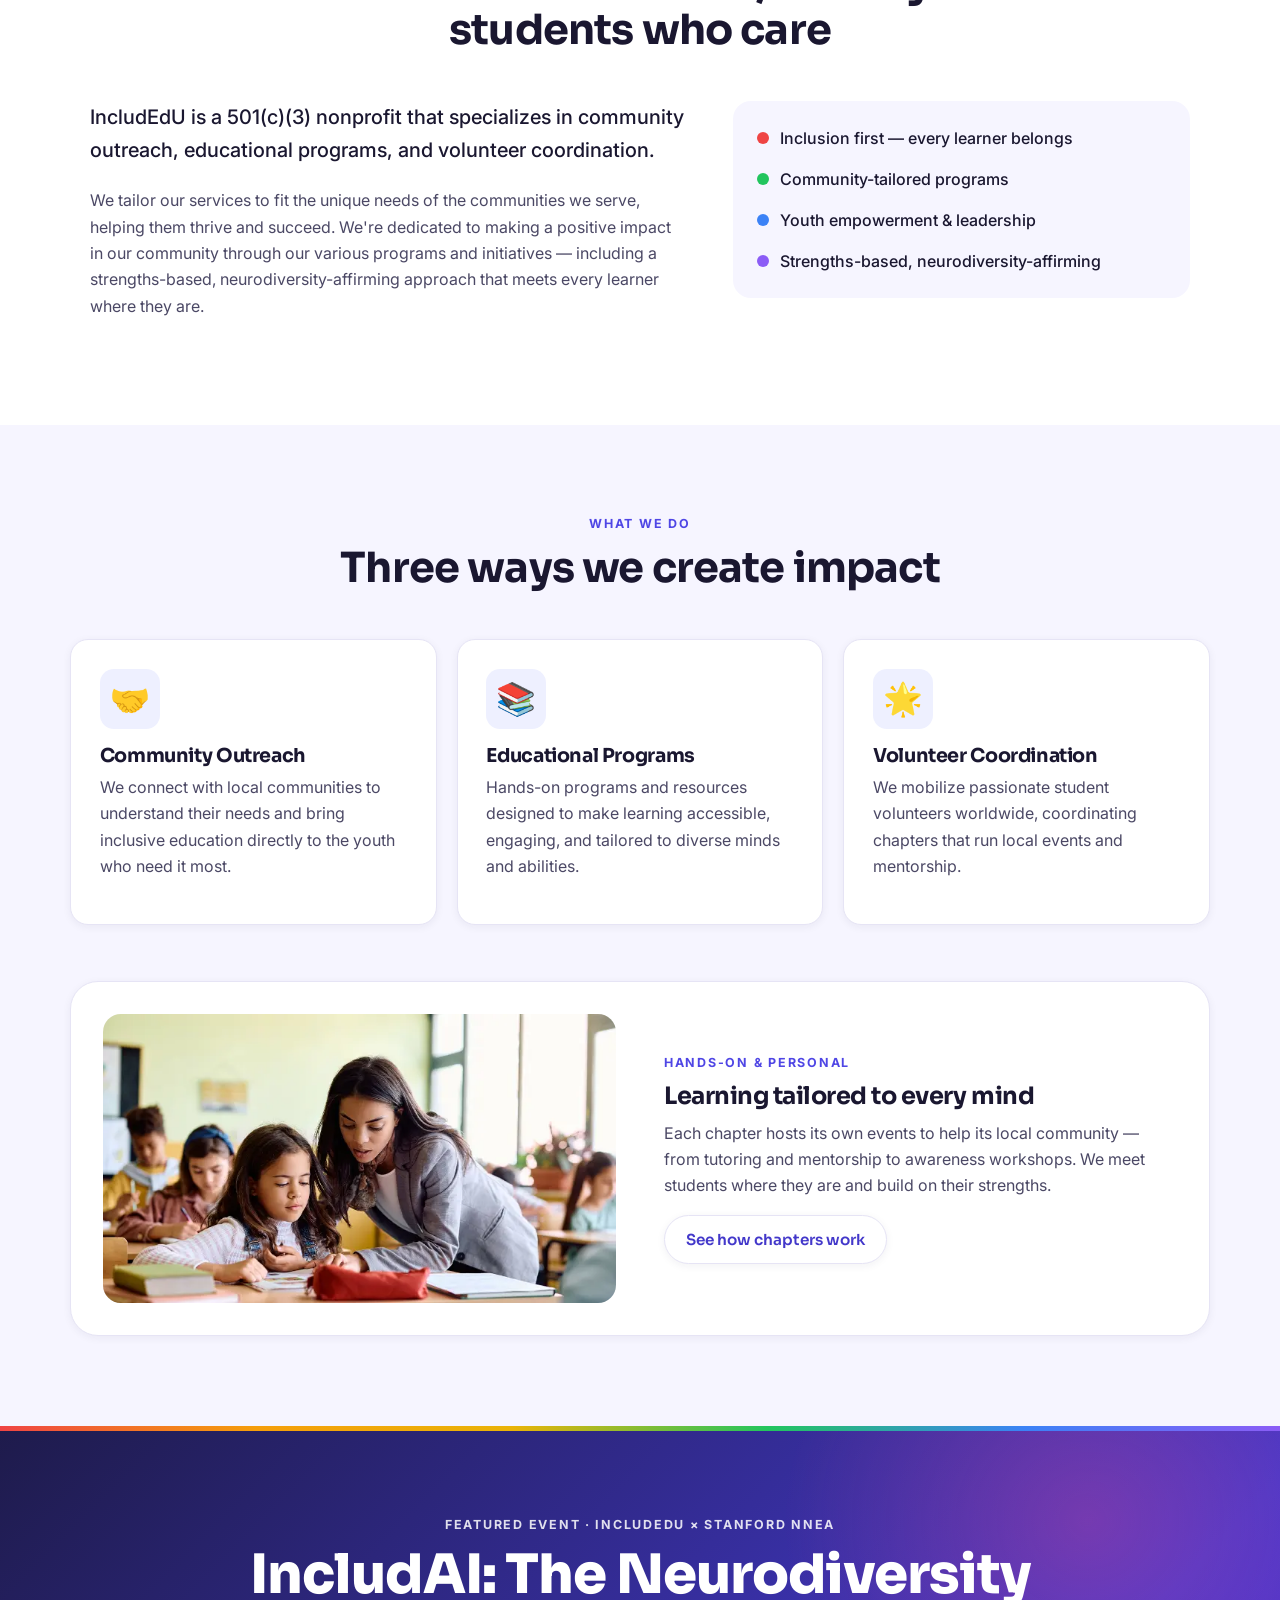
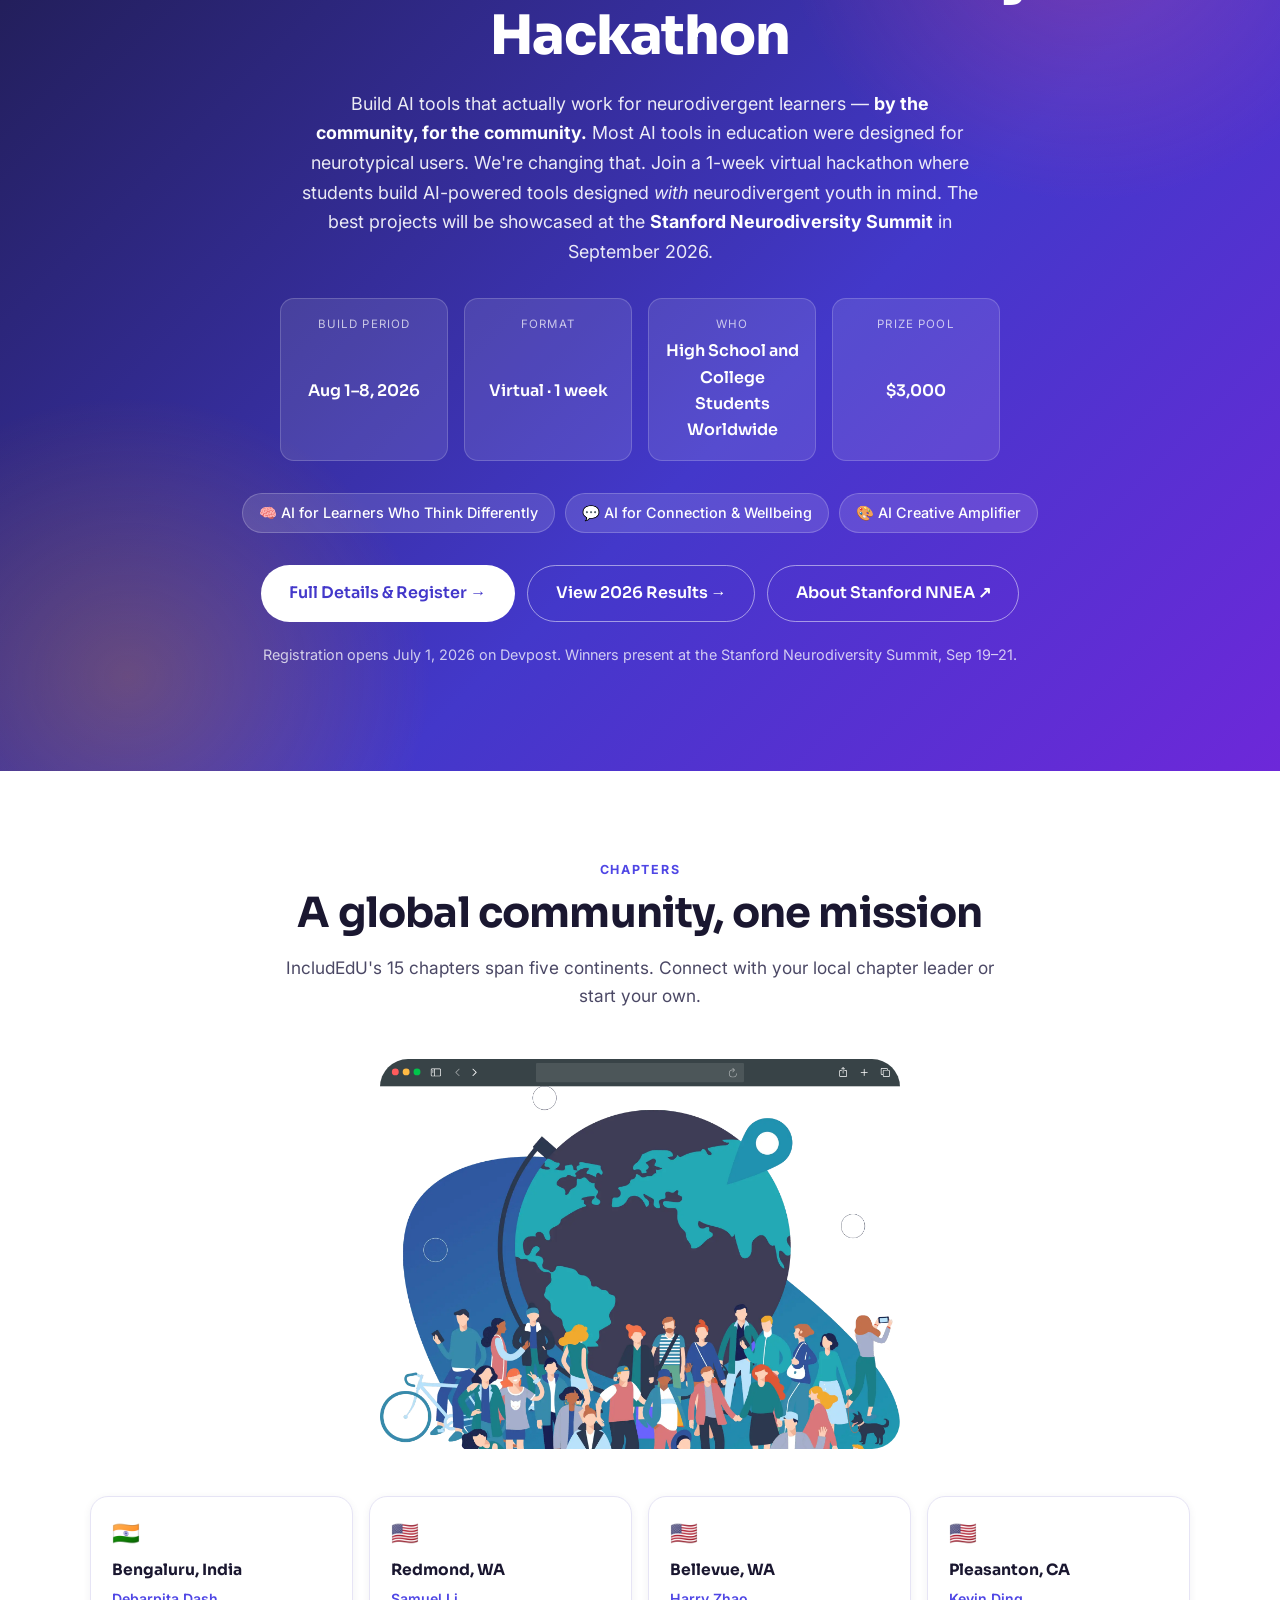
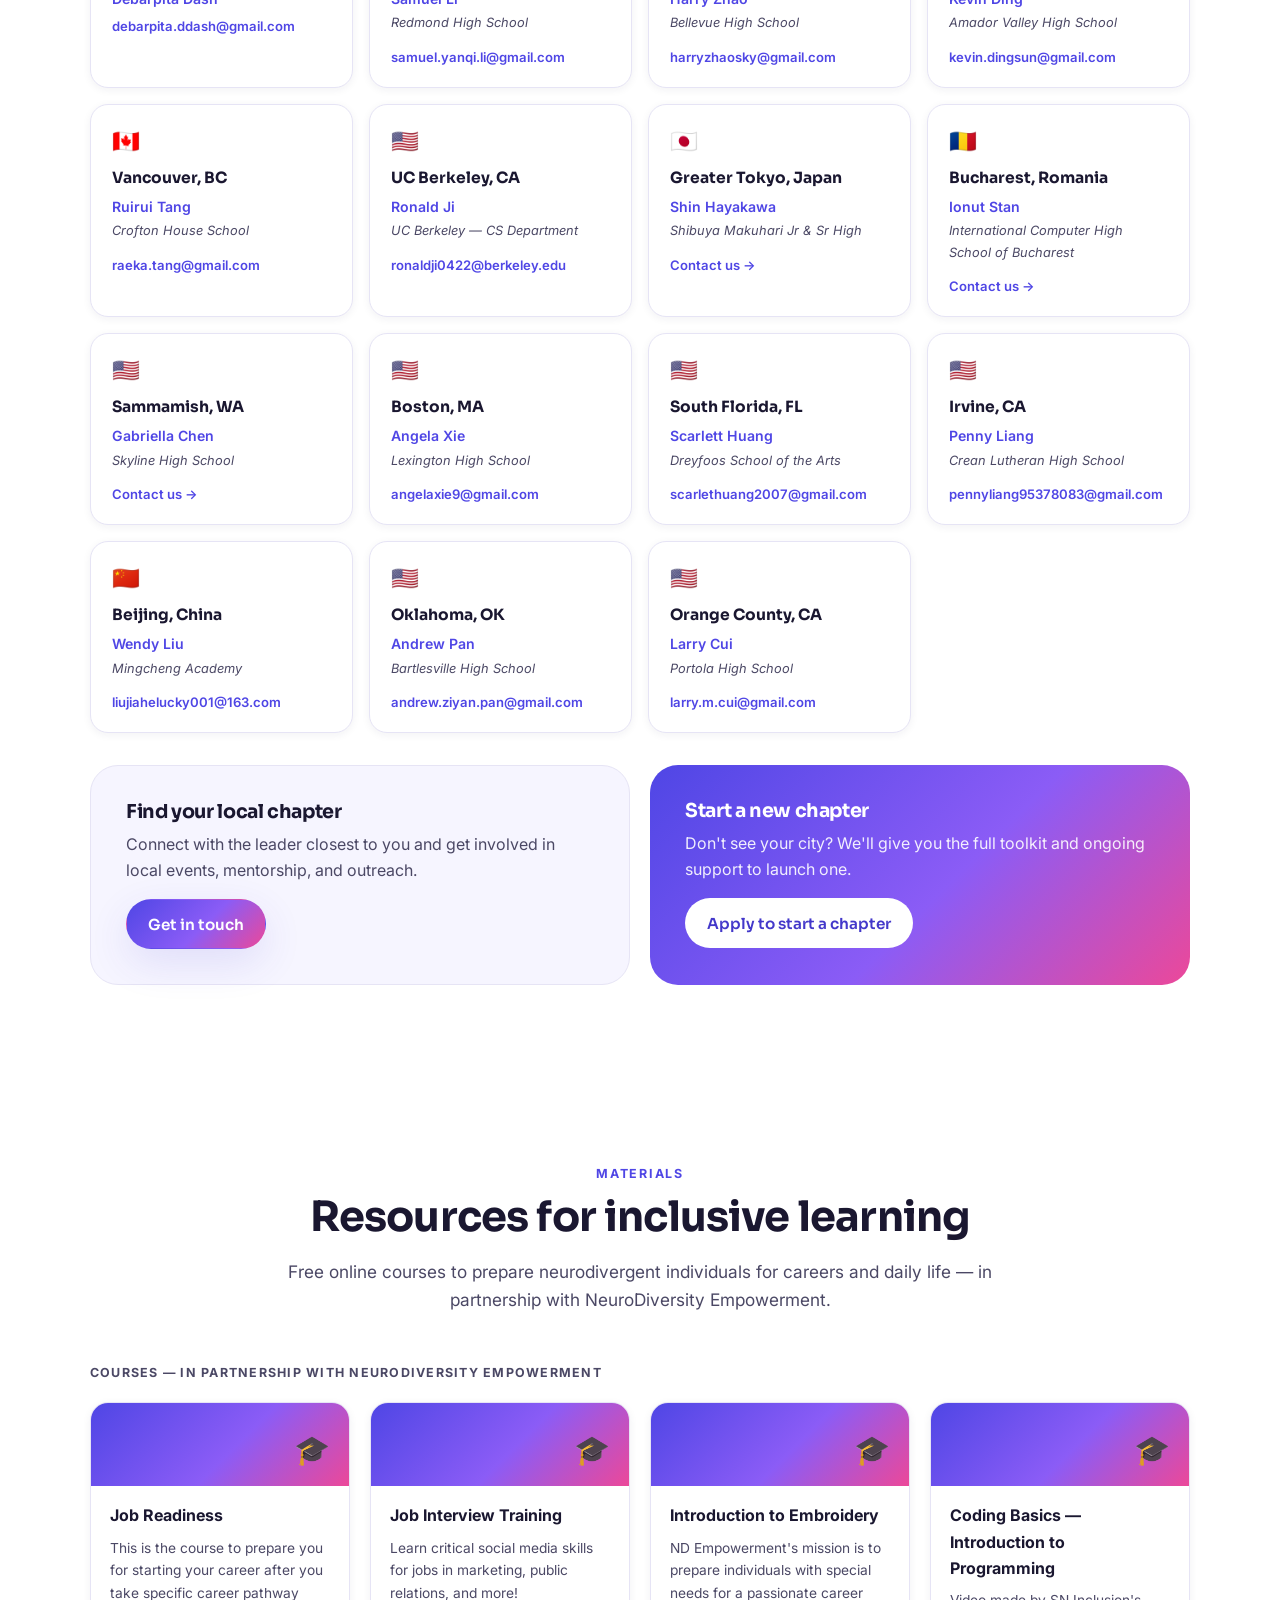
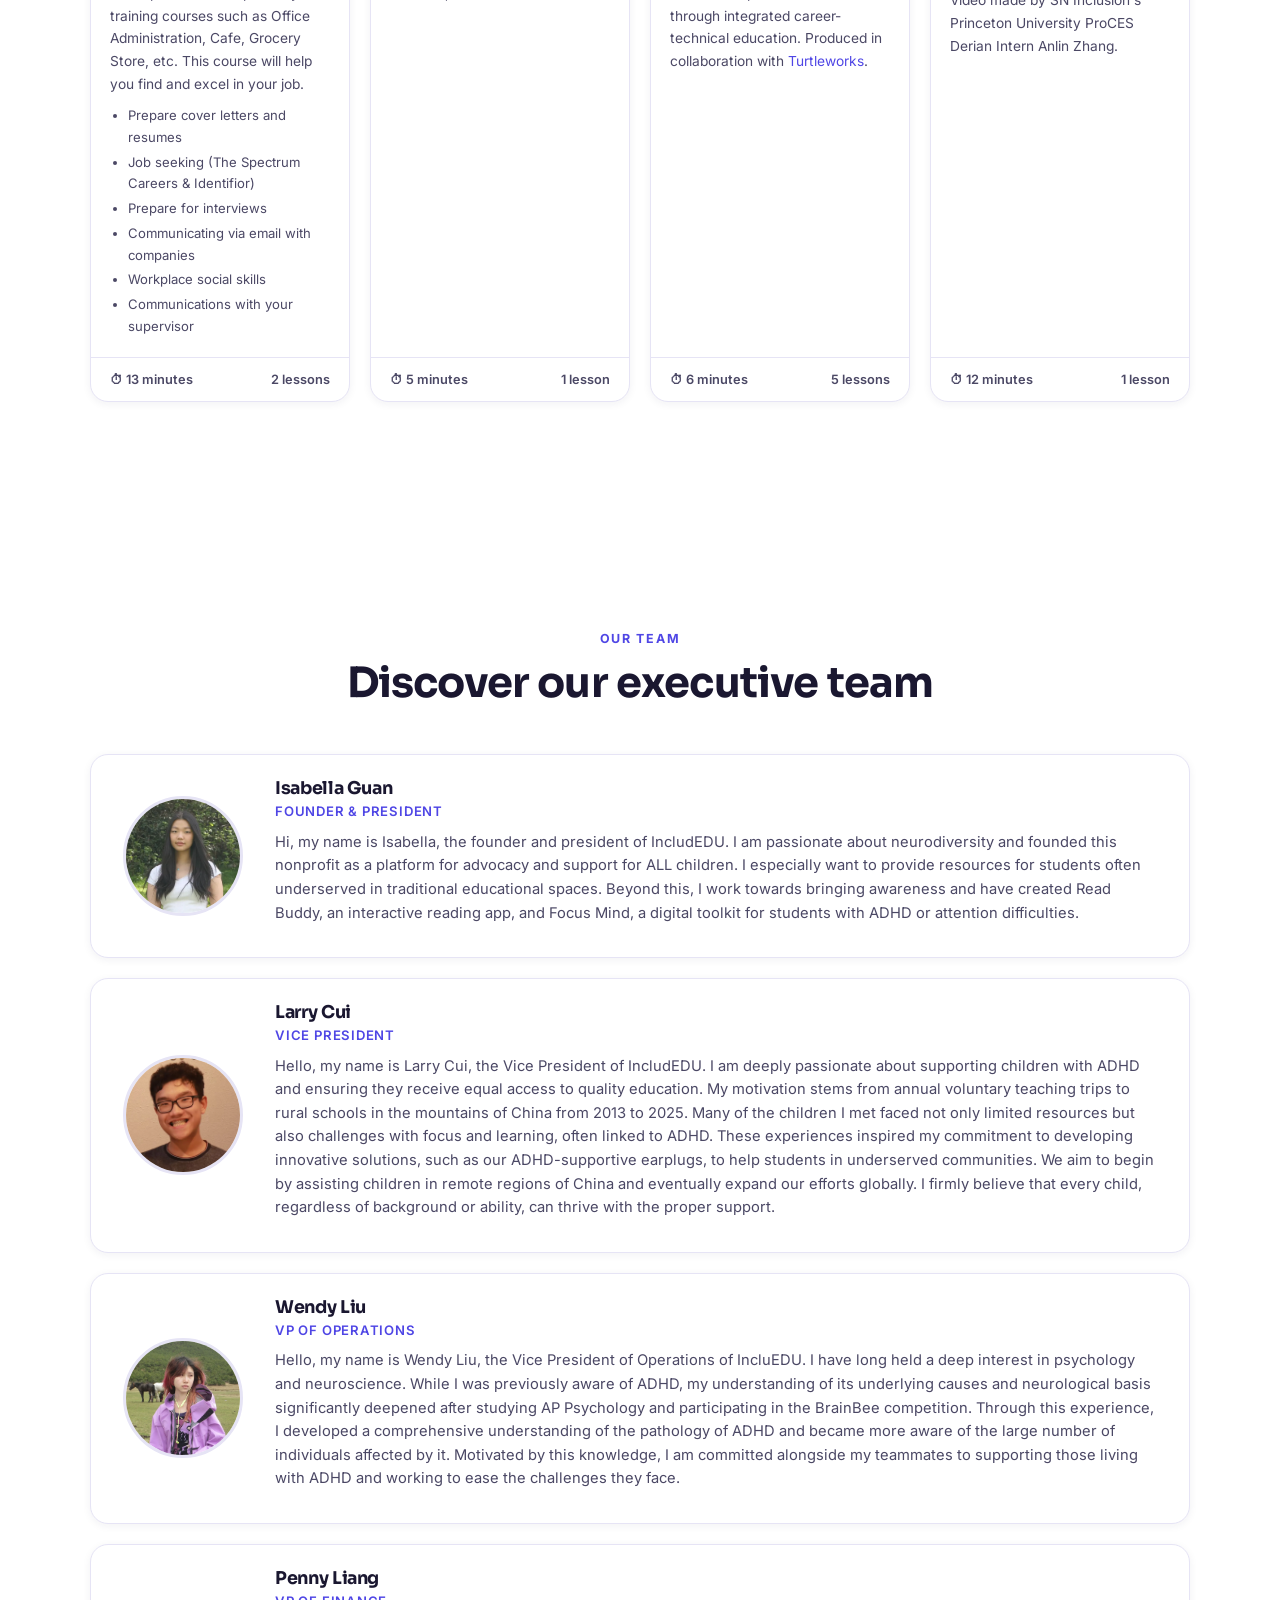
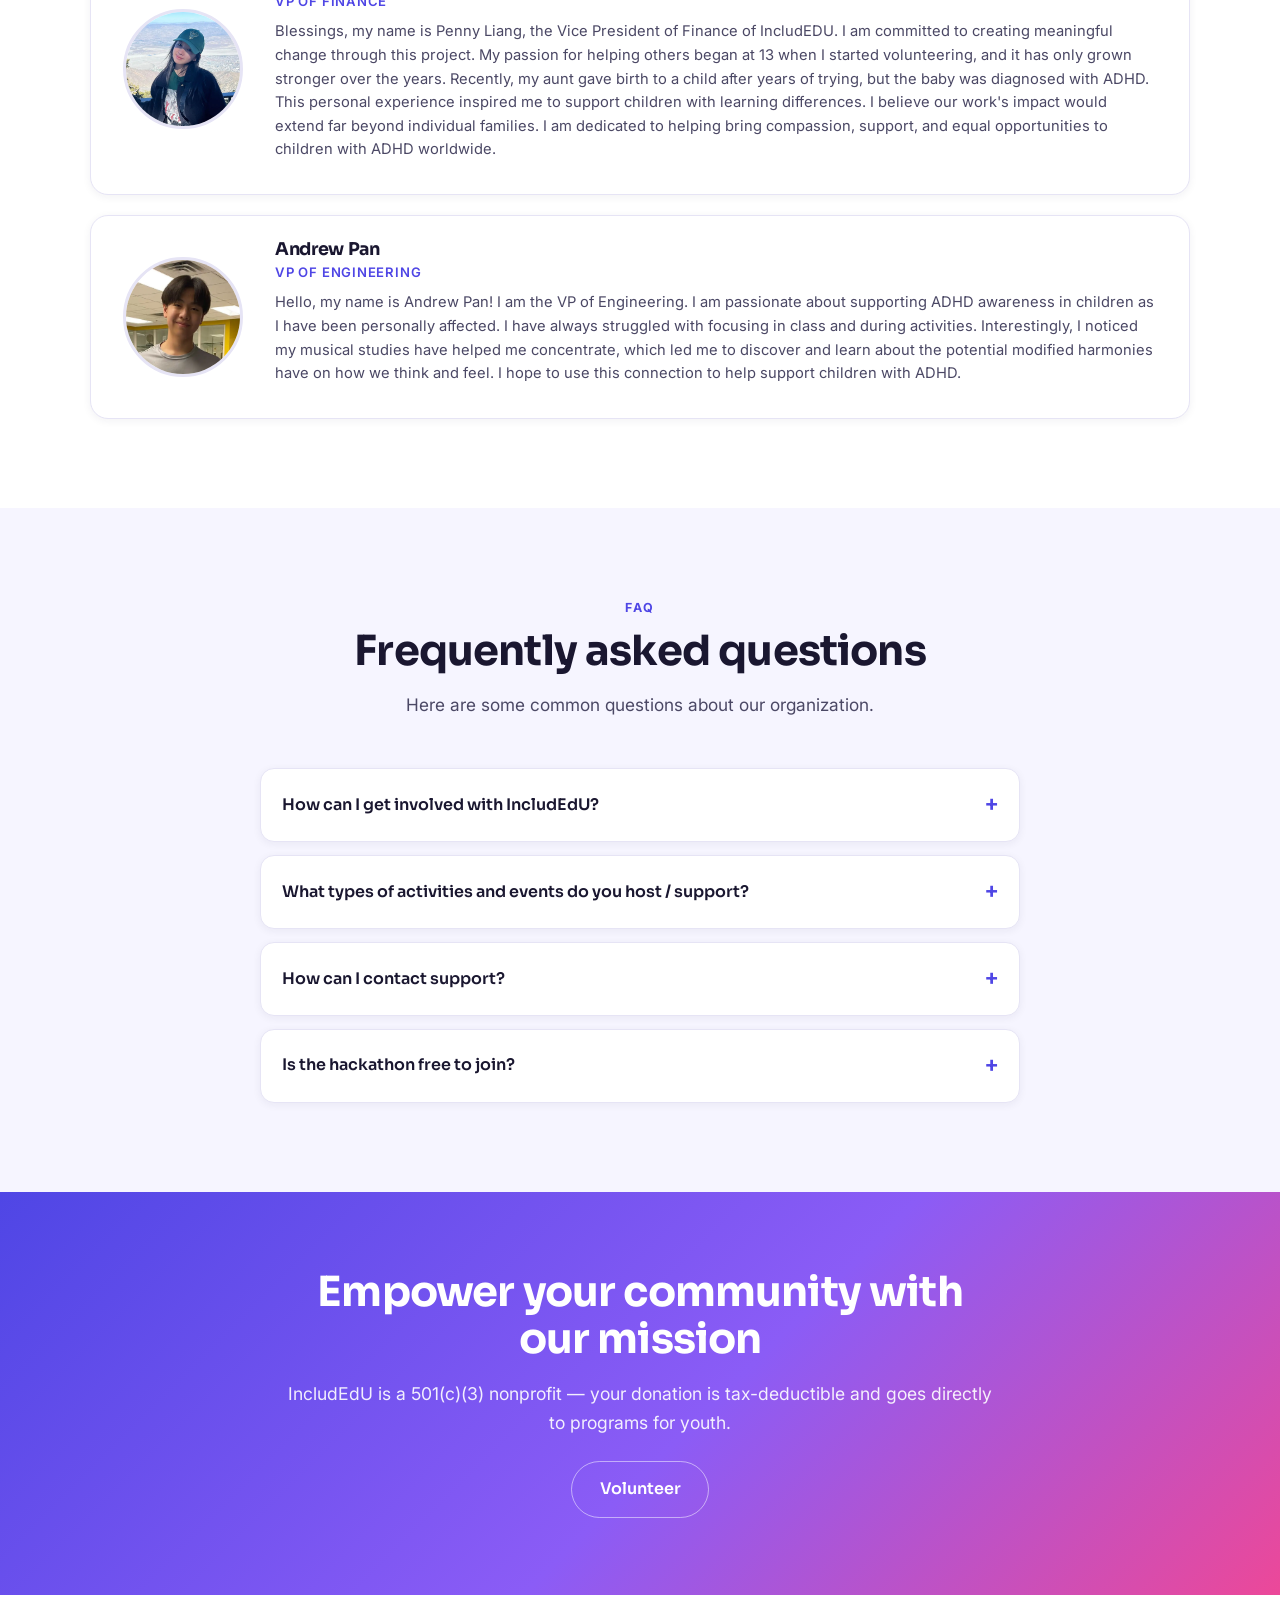
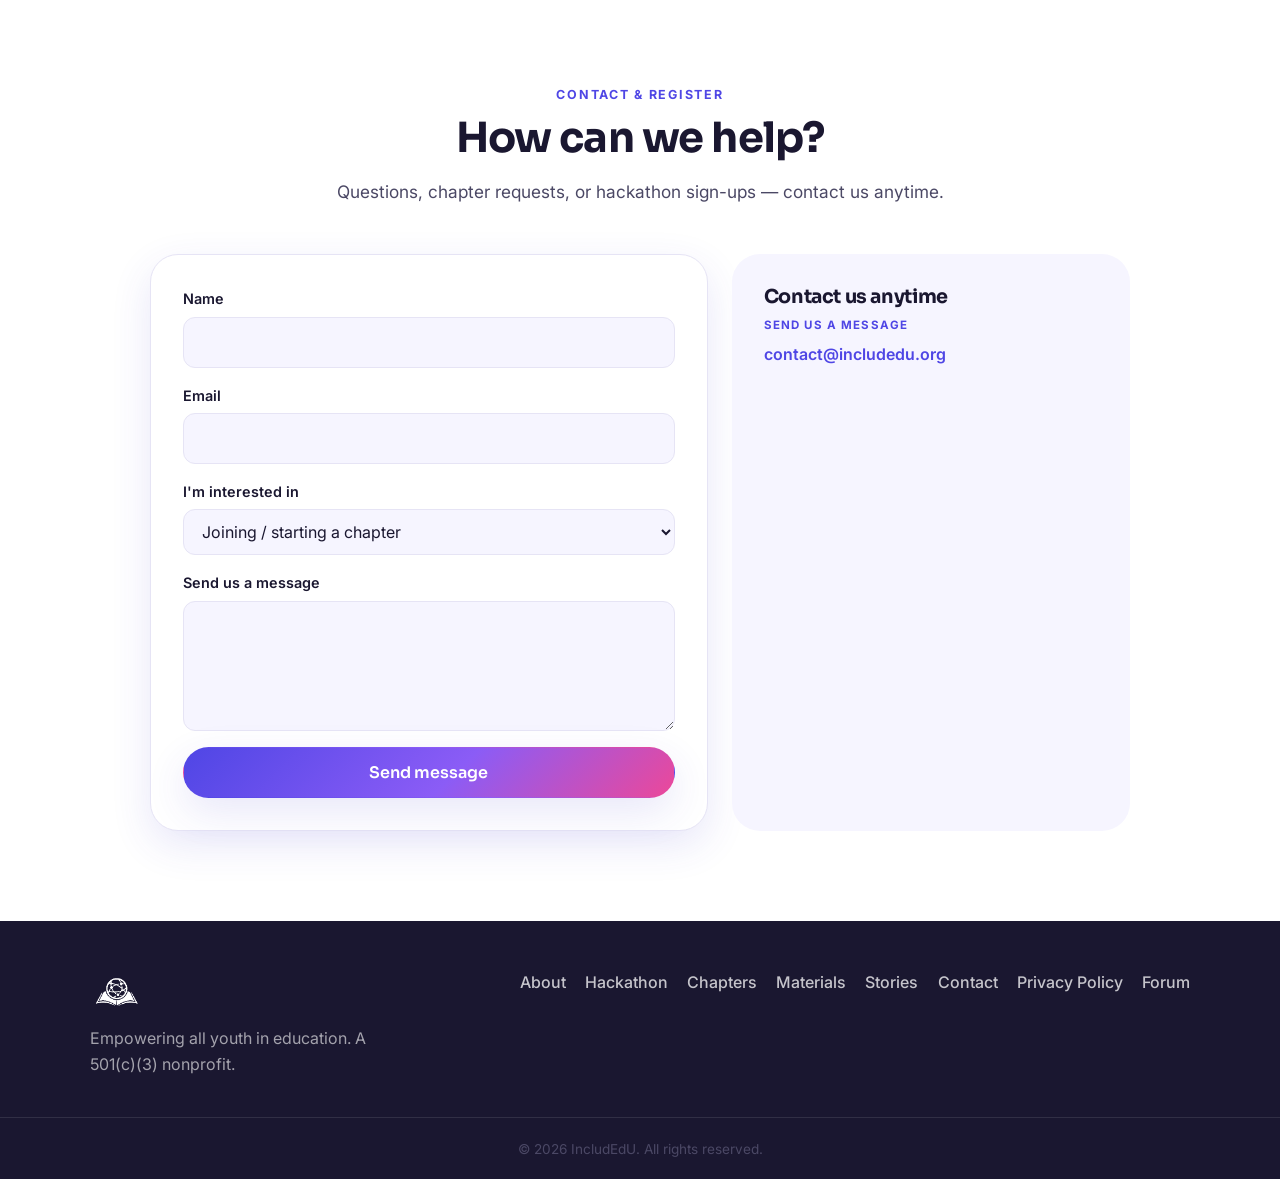
==== commit d943b286: "Add Bellevue, WA chapter — Harry Zhao, Bellevue High School Co-Authored-By: Claude Sonnet 4.6 <norep" ====
--- a/index.html
+++ b/index.html
@@ -201,7 +201,7 @@
       <div class="section__head reveal">
         <p class="eyebrow">Chapters</p>
         <h2>A global community, one mission</h2>
-        <p class="section__lead">IncludEdU's 14 chapters span five continents. Connect with your local chapter leader or start your own.</p>
+        <p class="section__lead">IncludEdU's 15 chapters span five continents. Connect with your local chapter leader or start your own.</p>
       </div>
 
       <div class="chapters__map-row reveal">
@@ -221,6 +221,13 @@
           <p class="chapter-card__leader">Samuel Li</p>
           <p class="chapter-card__school">Redmond High School</p>
           <a class="chapter-card__contact" href="mailto:samuel.yanqi.li@gmail.com">samuel.yanqi.li@gmail.com</a>
+        </div>
+        <div class="chapter-card reveal">
+          <div class="chapter-card__flag">🇺🇸</div>
+          <p class="chapter-card__location">Bellevue, WA</p>
+          <p class="chapter-card__leader">Harry Zhao</p>
+          <p class="chapter-card__school">Bellevue High School</p>
+          <a class="chapter-card__contact" href="mailto:harryzhaosky@gmail.com">harryzhaosky@gmail.com</a>
         </div>
         <div class="chapter-card reveal">
           <div class="chapter-card__flag">🇺🇸</div>
